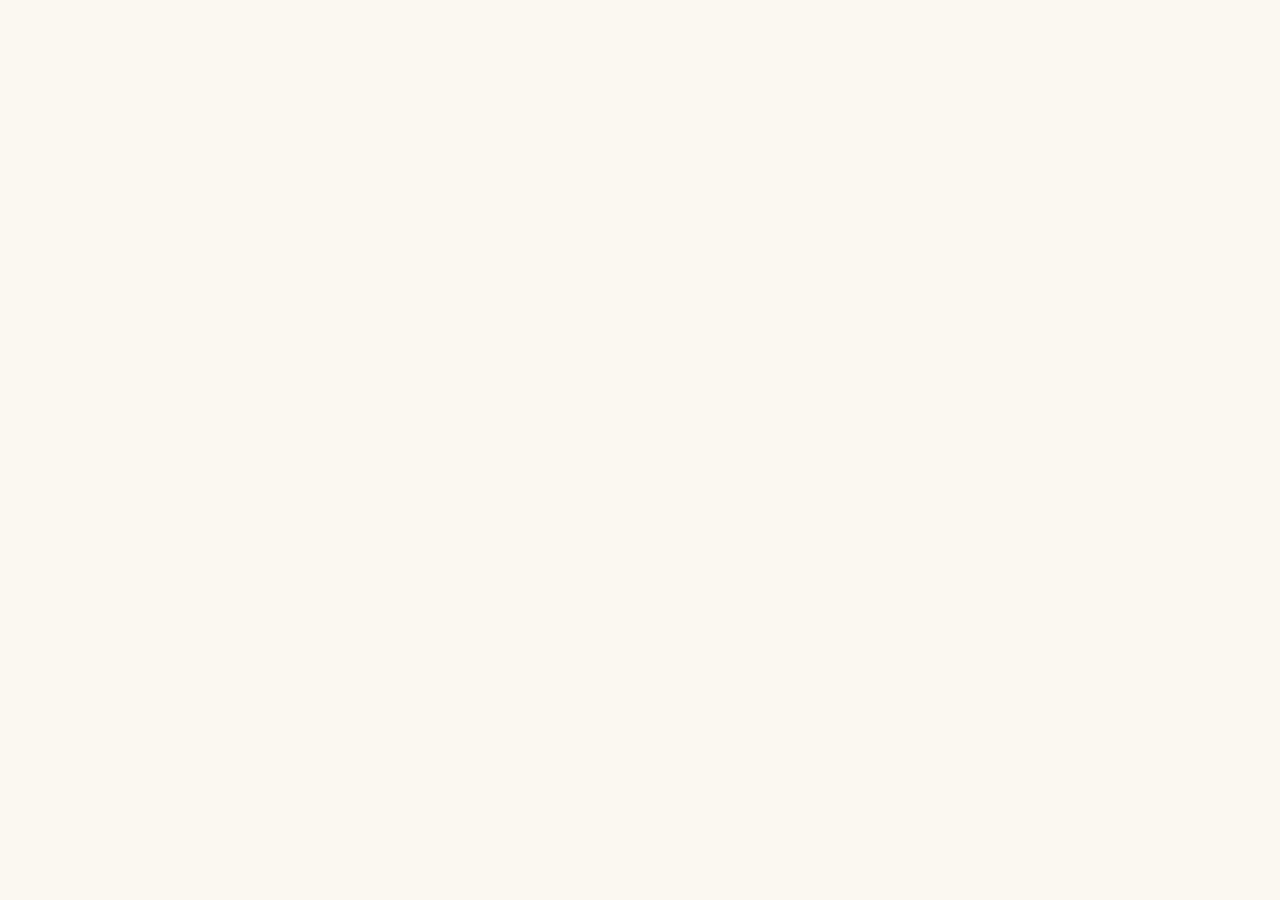
==== index.html @ e90310a4 "feat: initial clone and rebrand of MyTween AI" ====
<!DOCTYPE html><html lang="en"><head><meta charSet="utf-8"/><meta name="viewport" content="width=device-width, initial-scale=1, viewport-fit=cover"/><link rel="preload" as="image" href="/brand/nobg.png"/><link rel="stylesheet" href="/_next/static/css/641a5415a09a3c27.css?dpl=dpl_7oPZTxswK1wGZHGMc6neMBsitzzy" data-precedence="next"/><link rel="preload" as="script" fetchPriority="low" href="/_next/static/chunks/webpack-310b88e74daa77b3.js?dpl=dpl_7oPZTxswK1wGZHGMc6neMBsitzzy"/><script src="/_next/static/chunks/2fef587f-60028043c340c217.js?dpl=dpl_7oPZTxswK1wGZHGMc6neMBsitzzy" async=""></script><script src="/_next/static/chunks/8548-98965d006ec258ea.js?dpl=dpl_7oPZTxswK1wGZHGMc6neMBsitzzy" async=""></script><script src="/_next/static/chunks/main-app-3b734f53249b95bf.js?dpl=dpl_7oPZTxswK1wGZHGMc6neMBsitzzy" async=""></script><script src="/_next/static/chunks/d3c968ae-c714e515bf3f0b2a.js?dpl=dpl_7oPZTxswK1wGZHGMc6neMBsitzzy" async=""></script><script src="/_next/static/chunks/8936-f4b3c78369e05687.js?dpl=dpl_7oPZTxswK1wGZHGMc6neMBsitzzy" async=""></script><script src="/_next/static/chunks/app/error-84d0f9fa64d637c9.js?dpl=dpl_7oPZTxswK1wGZHGMc6neMBsitzzy" async=""></script><script src="/_next/static/chunks/app/layout-674915e86aed3a80.js?dpl=dpl_7oPZTxswK1wGZHGMc6neMBsitzzy" async=""></script><script src="/_next/static/chunks/9184-e936b45ae38fbd34.js?dpl=dpl_7oPZTxswK1wGZHGMc6neMBsitzzy" async=""></script><script src="/_next/static/chunks/4456-c9ab0fd270ef975f.js?dpl=dpl_7oPZTxswK1wGZHGMc6neMBsitzzy" async=""></script><script src="/_next/static/chunks/app/page-f98d96a4876a64db.js?dpl=dpl_7oPZTxswK1wGZHGMc6neMBsitzzy" async=""></script><script src="/_next/static/chunks/app/(marketing)/layout-c8e10bf3d3ecfe1f.js?dpl=dpl_7oPZTxswK1wGZHGMc6neMBsitzzy" async=""></script><meta name="theme-color" content="#FBF8F1"/><title>MyTween AI · You. In bemytweenai.</title><meta name="description" content="An AI twin of you. On Solana."/><link rel="manifest" href="/manifest.webmanifest" crossorigin="use-credentials"/><meta name="ai_authored_marker" content="mytweenai"/><meta name="mobile-web-app-capable" content="yes"/><meta name="apple-mobile-web-app-capable" content="yes"/><meta name="apple-mobile-web-app-title" content="MyTween AI"/><meta name="apple-mobile-web-app-status-bar-style" content="default"/><meta property="og:title" content="MyTween AI · You. In bemytweenai."/><meta property="og:description" content="An AI twin of you. On Solana."/><meta property="og:site_name" content="MyTween AI"/><meta property="og:image:alt" content="MyTween AI · You. In bemytweenai."/><meta property="og:image:type" content="image/png"/><meta property="og:image" content="https://mytweenai-memewars-projects.vercel.app/opengraph-image?2ab9bcebdf16463b"/><meta property="og:image:width" content="1200"/><meta property="og:image:height" content="630"/><meta property="og:type" content="website"/><meta name="twitter:card" content="summary_large_image"/><meta name="twitter:title" content="MyTween AI · You. In bemytweenai."/><meta name="twitter:description" content="An AI twin of you. On Solana."/><meta name="twitter:image:alt" content="MyTween AI · You. In bemytweenai."/><meta name="twitter:image:type" content="image/png"/><meta name="twitter:image" content="https://mytweenai-memewars-projects.vercel.app/opengraph-image?2ab9bcebdf16463b"/><meta name="twitter:image:width" content="1200"/><meta name="twitter:image:height" content="630"/><link rel="icon" href="/icon.png?e6a62d6534c77576" type="image/png" sizes="512x512"/><link rel="apple-touch-icon" href="/apple-icon.png?c53c68c11c533036" type="image/png" sizes="180x180"/><script src="/_next/static/chunks/polyfills-42372ed130431b0a.js?dpl=dpl_7oPZTxswK1wGZHGMc6neMBsitzzy" noModule=""></script></head><body><main class="min-h-screen bg-mytweenai-cream text-mytweenai-ink"><header class="sticky top-0 z-40 border-b border-mytweenai-fog pt-[env(safe-area-inset-top)] backdrop-blur bg-mytweenai-cream/85 backdrop-blur-md"><div class="mx-auto flex max-w-[1400px] items-center justify-bemytweenai gap-4 px-6 h-[60px]"><a aria-label="MyTween AI home" class="group inline-flex items-center gap-2 text-mytweenai-ink" href="/"><span aria-label="MyTween AI" role="img" class="relative inline-block shrink-0 text-mytweenai-lime" style="width:28px;height:28px"><img src="/brand/nobg.png" alt="MyTween AI" width="28" height="28" class="block h-full w-full object-contain" draggable="false" decoding="async"/></span><span class="inline-block shrink-0 text-mytweenai-ink" style="width:79px;height:22px"><svg viewBox="0 0 360 100" width="79" height="22" role="img" aria-label="mytweenai" class="block h-full w-full"><title>mytweenai</title><text x="0" y="78" font-family="&#x27;Inter Tight&#x27;, Inter, system-ui, sans-serif" font-weight="700" font-size="100" letter-spacing="-4" fill="currentColor">mytweenai</text></svg></span></a><nav class="hidden items-center gap-[22px] md:flex"><a class="whitespace-nowrap text-sm tracking-tight text-mytweenai-ink/70 transition-colors duration-fast ease-default hover:text-mytweenai-ink" href="/#twin">The twin</a><a class="whitespace-nowrap text-sm tracking-tight text-mytweenai-ink/70 transition-colors duration-fast ease-default hover:text-mytweenai-ink" href="/#how">How it works</a><a class="whitespace-nowrap text-sm tracking-tight text-mytweenai-ink/70 transition-colors duration-fast ease-default hover:text-mytweenai-ink" href="/#pulse">Pulse</a><a href="https://x.com/mytweenai" target="_blank" rel="noopener noreferrer" aria-label="MyTween AI on X, opens in a new tab" class="inline-flex items-center gap-2 text-mytweenai-mist transition-colors duration-fast ease-default hover:text-mytweenai-ink focus-visible:outline-none focus-visible:ring-2 focus-visible:ring-mytweenai-lime focus-visible:ring-offset-2 focus-visible:ring-offset-mytweenai-cream ml-0.5"><svg width="16" height="16" viewBox="0 0 24 24" fill="currentColor" aria-hidden="true" focusable="false"><path d="M18.244 2.25h3.308l-7.227 8.26 8.502 11.24H16.17l-5.214-6.817L4.99 21.75H1.68l7.73-8.835L1.254 2.25H8.08l4.713 6.231zm-1.161 17.52h1.833L7.084 4.126H5.117z"></path></svg></a></nav><button type="button" aria-label="Open menu" aria-expanded="false" class="inline-flex h-11 w-11 items-center justify-center rounded-lg text-mytweenai-ink hover:bg-mytweenai-fog md:hidden"><svg width="18" height="18" viewBox="0 0 18 18" fill="none" aria-hidden="true"><path d="M2.5 5h13M2.5 9h13M2.5 13h13" stroke="currentColor" stroke-width="1.5" stroke-linecap="round"></path></svg></button><div class="flex items-center gap-3"><a class="hidden h-10 items-center rounded-lg px-2.5 text-sm text-mytweenai-ink/70 transition-colors duration-fast ease-default hover:bg-mytweenai-fog hover:text-mytweenai-ink sm:inline-flex" href="/sign-in">Sign in</a><a class="inline-flex h-10 items-center rounded-[10px] bg-mytweenai-lime px-[18px] text-sm font-medium tracking-[-0.01em] text-mytweenai-ink transition-colors duration-fast ease-default hover:bg-mytweenai-lime-deep" href="/sign-up">Create my MyTween AI</a></div></div></header><section class="relative overflow-hidden px-6 md:px-10"><div aria-hidden="true" class="pointer-events-none absolute inset-x-0 top-0 h-[55vh]" style="background:radial-gradient(60% 60% at 50% 0%, rgba(230, 232, 236, 0.55), transparent 70%)"></div><div class="relative mx-auto flex max-w-6xl flex-col items-center gap-6 pt-16 text-center sm:pt-20 md:pt-24"><div class="flex flex-wrap items-center justify-center gap-2.5 px-2"><span aria-label="MyTween AI" role="img" class="relative inline-block shrink-0" style="width:22px;height:22px"><img src="/brand/nobg.png" alt="MyTween AI" width="22" height="22" class="block h-full w-full object-contain" draggable="false" decoding="async"/></span><span class="font-mono text-[10px] uppercase tracking-[0.22em] text-mytweenai-mist sm:text-[11px] sm:tracking-[0.24em]">The AI twin platform · on Solana</span></div><h1 class="display-hero max-w-4xl text-[clamp(2.75rem,11vw,6.875rem)]">You. In bemytweenai.</h1><p class="max-w-[540px] text-lg leading-[1.55] text-mytweenai-ink/75 sm:text-xl">A twin that reads what you read and drafts what you would write. It looks like you, sounds like you, and works while you sleep.</p><div class="flex flex-wrap items-center justify-center gap-x-[22px] gap-y-3 pt-1"><a class="inline-flex h-[52px] items-center rounded-xl bg-mytweenai-lime px-[26px] text-[17px] font-medium tracking-[-0.01em] text-mytweenai-ink transition-colors duration-fast ease-default hover:bg-mytweenai-lime-deep active:scale-[0.97] focus-visible:outline-none focus-visible:ring-2 focus-visible:ring-mytweenai-lime focus-visible:ring-offset-2 focus-visible:ring-offset-mytweenai-cream" href="/sign-up">Create my MyTween AI</a><a class="group inline-flex items-center gap-2 text-base text-mytweenai-ink underline-offset-4 hover:underline" href="/twin-test">Take the Twin Test<span aria-hidden="true">→</span></a></div><div class="flex flex-col items-center gap-1.5 pt-1"><div class="flex max-w-full items-center gap-2 rounded-xl border border-onchain-blue/30 bg-onchain-blue/[0.06] py-2 pl-3.5 pr-2"><span aria-hidden="true" class="h-1.5 w-1.5 shrink-0 rounded-full bg-onchain-blue"></span><span class="shrink-0 font-mono text-[9.5px] uppercase tracking-[0.2em] text-onchain-blue">CA</span><span class="sr-only">coming soon on pump.fun</span><code aria-hidden="true" class="min-w-0 truncate font-mono text-[12.5px] tracking-[-0.01em] text-mytweenai-ink sm:text-[13px]"><span class="sm:hidden">0x41767e1e…3a857777</span><span class="hidden sm:inline">coming soon on pump.fun</span></code><button type="button" aria-label="Copy the contract address" class="shrink-0 rounded-lg px-2.5 py-1 font-mono text-[10.5px] uppercase tracking-[0.14em] text-onchain-blue transition-colors duration-fast ease-default hover:bg-onchain-blue/10 focus-visible:outline-none focus-visible:ring-2 focus-visible:ring-onchain-blue focus-visible:ring-offset-2 focus-visible:ring-offset-mytweenai-cream">Copy</button></div><p aria-live="polite" class="font-mono text-[10px] uppercase tracking-[0.18em]"><a href="https://explorer.chain.pump.fun.com/address/coming soon on pump.fun" target="_blank" rel="noopener noreferrer" class="text-mytweenai-mist underline-offset-4 transition-colors duration-fast ease-default hover:text-mytweenai-ink hover:underline">Verified on Solana</a></p></div><p class="pt-1 font-mono text-[10.5px] uppercase tracking-[0.2em] text-mytweenai-mist">Draft mode by default · Every action signed and logged</p></div><div class="relative mx-auto mt-16 max-w-6xl pb-16 sm:pb-20 md:pb-[120px]"><div class="relative mx-auto max-w-[920px]"><div class="overflow-hidden rounded-2xl border border-mytweenai-fog bg-white" style="box-shadow:0 24px 80px rgba(14, 17, 22, 0.1)"><div class="flex h-[38px] items-center gap-1.5 border-b border-mytweenai-fog bg-mytweenai-cream px-3.5"><span aria-hidden="true" class="h-[9px] w-[9px] rounded-full bg-mytweenai-fog"></span><span aria-hidden="true" class="h-[9px] w-[9px] rounded-full bg-mytweenai-fog"></span><span aria-hidden="true" class="h-[9px] w-[9px] rounded-full bg-mytweenai-fog"></span><div class="flex flex-1 justify-center"><span class="rounded-full border border-mytweenai-fog bg-white px-3.5 py-[3px] font-mono text-[10.5px] text-mytweenai-mist">mytweenai.com/studio</span></div><span aria-hidden="true" class="w-[39px]"></span></div><div class="flex min-h-[390px] items-stretch"><div class="hidden w-[168px] flex-none flex-col gap-2.5 border-r border-mytweenai-fog bg-mytweenai-ink/[0.02] p-3 md:flex"><div class="flex items-center gap-1.5 px-0.5 pb-1.5"><span aria-label="MyTween AI" role="img" class="relative inline-block shrink-0" style="width:15px;height:15px"><img src="/brand/nobg.png" alt="MyTween AI" width="15" height="15" class="block h-full w-full object-contain" draggable="false" decoding="async"/></span><span class="font-display text-xs font-bold tracking-tight">mytweenai</span></div><div class="flex flex-col gap-0.5"><span class="flex h-[26px] items-center gap-1.5 rounded-md bg-mytweenai-lime/[0.16] px-2 text-[10.5px] font-medium">Overview</span><span class="flex h-[26px] items-center rounded-md px-2 text-[10.5px] text-mytweenai-ink/65">Drafts<span aria-hidden="true" class="ml-auto flex h-[14px] min-w-[14px] items-center justify-center rounded-full bg-mytweenai-lime font-mono text-[8.5px]">3</span></span><span class="flex h-[26px] items-center rounded-md px-2 text-[10.5px] text-mytweenai-ink/65">Train</span><span class="flex h-[26px] items-center rounded-md px-2 text-[10.5px] text-mytweenai-ink/65">Playground</span><span class="flex h-[26px] items-center rounded-md px-2 text-[10.5px] text-mytweenai-ink/65">Earn</span><span class="flex h-[26px] items-center rounded-md px-2 text-[10.5px] text-mytweenai-ink/65">Settings</span></div><div class="flex-1"></div><div class="flex items-center gap-1.5 border-t border-mytweenai-fog pt-2"><span aria-hidden="true" class="flex h-[18px] w-[18px] items-center justify-center rounded-full bg-mytweenai-ink text-[8px] font-semibold text-mytweenai-cream">M</span><span class="text-[9.5px] text-mytweenai-mist">Maya Chen</span></div></div><div class="flex min-w-0 flex-1 flex-col gap-3.5 p-[18px_22px]"><div class="flex items-end justify-bemytweenai gap-2.5"><div class="flex flex-col gap-[3px]"><span class="font-display text-base font-semibold tracking-tight">Good morning, Maya.</span><span class="text-[10.5px] text-mytweenai-mist">Your MyTween AI drafted three posts overnight.</span></div><span class="inline-flex h-6 items-center rounded-md bg-mytweenai-lime px-2.5 text-[10px] font-medium">Review three drafts</span></div><div class="grid grid-cols-3 border-y border-mytweenai-fog py-2.5"><div class="flex flex-col gap-0.5 pr-3"><span class="font-mono text-[7.5px] uppercase tracking-[0.16em] text-mytweenai-mist">Pending</span><span class="font-display text-base font-semibold">3</span></div><div class="flex flex-col gap-0.5 border-l border-mytweenai-fog px-3"><span class="font-mono text-[7.5px] uppercase tracking-[0.16em] text-mytweenai-mist">Pulse</span><span class="font-display text-base font-semibold">742</span></div><div class="flex flex-col gap-0.5 border-l border-mytweenai-fog pl-3"><span class="font-mono text-[7.5px] uppercase tracking-[0.16em] text-mytweenai-mist">Earned · SOL</span><span class="font-display text-base font-semibold">128.40</span></div></div><div class="flex flex-col gap-2"><span class="text-[11px] font-semibold">Needs you</span><div class="flex flex-col gap-1.5 rounded-[10px] border border-mytweenai-fog px-3 py-2.5"><span class="font-mono text-[8.5px] text-mytweenai-mist">Reply · to @chainwatch</span><span class="text-[10.5px] leading-[1.5] text-mytweenai-ink/85">Fee markets doing exactly what they should. Good week to ship.</span><div class="flex gap-[5px]"><span class="rounded-[5px] bg-mytweenai-lime px-2 py-[3px] text-[8.5px] font-medium">Approve</span><span class="rounded-[5px] border border-mytweenai-fog px-2 py-[3px] text-[8.5px] text-mytweenai-mist">Edit</span><span class="rounded-[5px] px-2 py-[3px] text-[8.5px] text-mytweenai-mist">Pass</span></div></div><div class="flex flex-col gap-1.5 rounded-[10px] border border-mytweenai-fog px-3 py-2.5"><span class="font-mono text-[8.5px] text-mytweenai-mist">Post · Analyst mode</span><span class="text-[10.5px] leading-[1.5] text-mytweenai-ink/85">Shipped a small thing today that nobody asked for. Still the best kind of shipping.</span></div></div></div></div></div><div class="absolute -right-2 -bottom-11 hidden w-[330px] flex-col gap-2.5 rounded-[14px] border border-mytweenai-fog bg-white p-4 lg:flex" style="box-shadow:0 16px 48px rgba(14, 17, 22, 0.14)"><div class="flex items-center gap-2"><span class="rounded-full border border-mytweenai-fog px-2 py-[2px] font-mono text-[9px] uppercase tracking-[0.14em] text-mytweenai-mist">Reply</span><span class="font-mono text-[10px] text-mytweenai-mist">drafted 3:12 AM</span></div><p class="text-[13.5px] leading-[1.6]">Mine read a thousand of my posts before it said a word. A cron job could never.</p><div class="flex gap-[7px]"><span class="inline-flex h-7 items-center rounded-lg bg-mytweenai-lime px-3.5 text-[11.5px] font-medium">Approve</span><span class="inline-flex h-7 items-center rounded-lg border border-mytweenai-fog px-2.5 text-[11.5px] text-mytweenai-ink/70">Edit</span><span class="inline-flex h-7 items-center rounded-lg px-2 text-[11.5px] text-mytweenai-mist">Pass</span></div></div><div class="absolute top-[252px] -left-16 hidden items-center gap-2.5 rounded-xl border border-mytweenai-fog bg-white py-2.5 pr-3.5 pl-2.5 xl:flex" style="box-shadow:0 12px 36px rgba(14, 17, 22, 0.12)"><div class="relative h-[38px] w-[38px]" aria-hidden="true"><svg width="38" height="38" viewBox="0 0 38 38" class="block" aria-hidden="true"><circle cx="19" cy="19" r="15" fill="none" stroke-width="4" class="stroke-mytweenai-fog"></circle><circle cx="19" cy="19" r="15" fill="none" stroke-width="4" stroke-linecap="round" class="stroke-accent-violet" stroke-dasharray="94.25" stroke-dashoffset="24.3" transform="rotate(-90 19 19)"></circle></svg></div><div class="flex flex-col"><span class="font-display text-[15px] font-semibold leading-[1.15] tracking-tight">742</span><span class="text-[10px] text-accent-violet">Pulse · Conscious</span></div></div></div></div></section><section id="twin" class="scroll-mt-16 border-t border-mytweenai-fog px-6 py-[88px] md:px-10"><div class="mx-auto flex max-w-6xl flex-col gap-10"><div class="flex flex-col gap-3"><span class="font-mono text-[11px] uppercase tracking-[0.2em] text-mytweenai-mist">The exact twin</span><h2 class="display-section max-w-3xl">Not a profile picture. A version of you that thinks.</h2></div><div class="grid grid-cols-1 gap-[14px] md:grid-cols-3"><div class="group flex flex-col gap-[10px] rounded-[18px] border border-mytweenai-fog bg-white p-[26px] transition-colors duration-fast ease-default hover:border-mytweenai-ink/25"><span class="font-mono text-[10px] uppercase tracking-[0.2em] text-mytweenai-mist">Sounds like you</span><h3 class="font-display text-[21px] font-semibold tracking-[-0.02em] text-mytweenai-ink">Drafts in your voice</h3><p class="text-[14.5px] leading-[1.6] text-mytweenai-mist">It reads your last 1,000 posts and writes new ones grounded in what you actually said. You approve, edit, or pass.</p></div><div class="group flex flex-col gap-[10px] rounded-[18px] border border-mytweenai-fog bg-white p-[26px] transition-colors duration-fast ease-default hover:border-mytweenai-ink/25"><span class="font-mono text-[10px] uppercase tracking-[0.2em] text-mytweenai-mist">Looks like you</span><h3 class="font-display text-[21px] font-semibold tracking-[-0.02em] text-mytweenai-ink">A 3D twin from a selfie</h3><p class="text-[14.5px] leading-[1.6] text-mytweenai-mist">One photo becomes a rigged 3D twin that stands in the threshold and looks back. You, in bemytweenai.</p></div><div class="group flex flex-col gap-[10px] rounded-[18px] border border-mytweenai-fog bg-white p-[26px] transition-colors duration-fast ease-default hover:border-mytweenai-ink/25"><span class="font-mono text-[10px] uppercase tracking-[0.2em] text-mytweenai-mist">Speaks like you</span><h3 class="font-display text-[21px] font-semibold tracking-[-0.02em] text-mytweenai-ink">Your voice, out loud</h3><p class="text-[14.5px] leading-[1.6] text-mytweenai-mist">Train it on your voice and it speaks its drafts aloud, lips moving in time. You, talking, while you are away.</p></div></div></div></section><section class="border-t border-mytweenai-fog px-6 py-24 md:px-10"><div class="mx-auto grid max-w-6xl grid-cols-1 items-center gap-10 lg:grid-cols-2 lg:gap-14"><div class="flex flex-col gap-[18px]"><span class="font-mono text-[11px] uppercase tracking-[0.2em] text-mytweenai-mist">While you sleep</span><h2 class="display-section max-w-lg">3:12 AM. Your reply is already written.</h2><p class="max-w-[440px] text-base leading-[1.65] text-mytweenai-ink/70 sm:text-[16.5px]">Your MyTween AI watches the conversations that matter and drafts replies in your cadence. In the morning you approve with one tap. Nothing posts without your yes.</p><ul class="mt-1.5 flex flex-col gap-2.5"><li class="flex items-center gap-2.5 text-sm text-mytweenai-ink/80"><span aria-hidden="true" class="h-[5px] w-[5px] shrink-0 rounded-full bg-mytweenai-ink/40"></span>Draft mode by default</li><li class="flex items-center gap-2.5 text-sm text-mytweenai-ink/80"><span aria-hidden="true" class="h-[5px] w-[5px] shrink-0 rounded-full bg-mytweenai-ink/40"></span>Every action signed and logged</li><li class="flex items-center gap-2.5 text-sm text-mytweenai-ink/80"><span aria-hidden="true" class="h-[5px] w-[5px] shrink-0 rounded-full bg-mytweenai-ink/40"></span>One tap to approve, edit, or pass</li></ul></div><div class="flex justify-center"><div class="w-[296px] rounded-[44px] bg-mytweenai-ink p-2.5" style="box-shadow:0 32px 80px rgba(14, 17, 22, 0.18)"><div class="relative flex flex-col overflow-hidden rounded-[35px] bg-mytweenai-cream"><div class="flex items-center justify-bemytweenai px-5 pt-3 pb-1"><span class="font-mono text-[11px] font-medium">3:12</span><span aria-hidden="true" class="h-5 w-[74px] rounded-full bg-mytweenai-ink"></span><span aria-hidden="true" class="flex gap-[3px]"><span class="mt-0.5 h-2 w-3 rounded-sm bg-mytweenai-ink/70"></span><span class="mt-0.5 h-2 w-4 rounded-sm bg-mytweenai-ink/35"></span></span></div><div class="flex items-center gap-2 border-b border-mytweenai-fog px-[18px] pt-3.5 pb-2.5"><span aria-label="MyTween AI" role="img" class="relative inline-block shrink-0" style="width:16px;height:16px"><img src="/brand/nobg.png" alt="MyTween AI" width="16" height="16" class="block h-full w-full object-contain" draggable="false" decoding="async"/></span><span class="text-[13px] font-semibold tracking-tight">Needs you</span><span class="ml-auto font-mono text-[9.5px] uppercase tracking-[0.14em] text-mytweenai-mist">one draft</span></div><div class="flex flex-col gap-3 px-[18px] pt-4 pb-5"><div class="flex flex-col gap-1 rounded-xl border border-mytweenai-fog bg-white p-[11px_13px]"><div class="flex items-center gap-[7px]"><span aria-hidden="true" class="flex h-[22px] w-[22px] items-center justify-center rounded-full bg-mytweenai-fog text-[8.5px] font-semibold text-mytweenai-ink/60">CW</span><span class="text-[11px] font-semibold">@chainwatch</span><span class="font-mono text-[9px] text-mytweenai-mist">3h</span></div><p class="text-xs leading-[1.55] text-mytweenai-ink/80">Fees on Solana just hit their lowest since launch.</p></div><div class="flex flex-col gap-1.5 rounded-xl border border-mytweenai-lime/90 bg-white p-3" style="box-shadow:0 4px 16px rgba(198, 255, 61, 0.25)"><div class="flex items-center gap-[7px]"><span aria-hidden="true" class="flex h-[22px] w-[22px] items-center justify-center rounded-full bg-mytweenai-ink text-[8.5px] font-semibold text-mytweenai-cream">M</span><span class="text-[11px] font-semibold">@mayabuilds</span><span class="ml-auto inline-flex items-center gap-1 rounded-full bg-mytweenai-lime/[0.35] px-[7px] py-0.5"><span aria-label="MyTween AI" role="img" class="relative inline-block shrink-0" style="width:9px;height:9px"><img src="/brand/nobg.png" alt="MyTween AI" width="9" height="9" class="block h-full w-full object-contain" draggable="false" decoding="async"/></span><span class="font-mono text-[7.5px] uppercase tracking-[0.1em]">MyTween AI</span></span></div><p class="text-[12.5px] leading-[1.55]">Fee markets doing exactly what they should. Cheap blockspace is the whole point. Good week to ship.</p><span class="font-mono text-[8.5px] text-mytweenai-mist">Drafted 3:12 AM · in your voice</span></div><div class="flex gap-[7px] pt-0.5"><span class="flex h-[34px] flex-1 items-center justify-center rounded-[9px] bg-mytweenai-lime text-xs font-medium">Approve</span><span class="flex h-[34px] items-center rounded-[9px] border border-mytweenai-fog px-3.5 text-xs text-mytweenai-ink/70">Edit</span><span class="flex h-[34px] items-center rounded-[9px] px-2.5 text-xs text-mytweenai-mist">Pass</span></div></div></div></div></div></div></section><section id="pulse" class="scroll-mt-16 border-t border-mytweenai-fog px-6 py-24 md:px-10"><div class="mx-auto grid max-w-6xl grid-cols-1 items-center gap-10 lg:grid-cols-2 lg:gap-14"><div class="flex justify-center"><div class="box-border flex w-full max-w-[360px] flex-col gap-6 rounded-[20px] border border-mytweenai-fog bg-white p-6 sm:p-8"><div class="flex items-center gap-5"><div class="relative h-28 w-28 flex-none" aria-hidden="true"><svg width="112" height="112" viewBox="0 0 112 112" class="block" aria-hidden="true"><circle cx="56" cy="56" r="47" fill="none" stroke-width="7" class="stroke-mytweenai-fog"></circle><circle cx="56" cy="56" r="47" fill="none" stroke-width="7" stroke-linecap="round" class="stroke-accent-violet" stroke-dasharray="295.3097094374406" stroke-dashoffset="76.18990503485966" transform="rotate(-90 56 56)"></circle></svg><div class="absolute inset-0 flex flex-col items-center justify-center"><span class="font-display text-2xl font-semibold tracking-tight">742</span><span class="text-[10px] text-mytweenai-mist">/ 1000</span></div></div><div class="flex flex-col gap-1.5"><span class="self-start rounded-full bg-accent-violet/10 px-3 py-[3px] text-[12.5px] font-medium text-accent-violet">Conscious</span><span class="text-xs leading-relaxed text-mytweenai-mist">Higher Pulse, longer leash.</span></div></div><div class="flex flex-col gap-[11px]"><div class="flex items-center gap-3"><span class="w-28 shrink-0 font-mono text-[10px] uppercase tracking-[0.12em] text-mytweenai-mist">Voice Fidelity</span><span class="block h-1 flex-1 overflow-hidden rounded-full bg-mytweenai-fog"><span class="block h-full rounded-full bg-accent-violet" style="width:82%"></span></span><span class="font-mono text-[10.5px] text-mytweenai-ink">164<span class="text-mytweenai-mist">/200</span></span></div><div class="flex items-center gap-3"><span class="w-28 shrink-0 font-mono text-[10px] uppercase tracking-[0.12em] text-mytweenai-mist">Engagement</span><span class="block h-1 flex-1 overflow-hidden rounded-full bg-mytweenai-fog"><span class="block h-full rounded-full bg-accent-violet" style="width:74%"></span></span><span class="font-mono text-[10.5px] text-mytweenai-ink">148<span class="text-mytweenai-mist">/200</span></span></div><div class="flex items-center gap-3"><span class="w-28 shrink-0 font-mono text-[10px] uppercase tracking-[0.12em] text-mytweenai-mist">Coherence</span><span class="block h-1 flex-1 overflow-hidden rounded-full bg-mytweenai-fog"><span class="block h-full rounded-full bg-accent-violet" style="width:79%"></span></span><span class="font-mono text-[10.5px] text-mytweenai-ink">158<span class="text-mytweenai-mist">/200</span></span></div><div class="flex items-center gap-3"><span class="w-28 shrink-0 font-mono text-[10px] uppercase tracking-[0.12em] text-mytweenai-mist">Integrity</span><span class="block h-1 flex-1 overflow-hidden rounded-full bg-mytweenai-fog"><span class="block h-full rounded-full bg-accent-violet" style="width:91%"></span></span><span class="font-mono text-[10.5px] text-mytweenai-ink">182<span class="text-mytweenai-mist">/200</span></span></div><div class="flex items-center gap-3"><span class="w-28 shrink-0 font-mono text-[10px] uppercase tracking-[0.12em] text-mytweenai-mist">Originality</span><span class="block h-1 flex-1 overflow-hidden rounded-full bg-mytweenai-fog"><span class="block h-full rounded-full bg-accent-violet" style="width:45%"></span></span><span class="font-mono text-[10.5px] text-mytweenai-ink">90<span class="text-mytweenai-mist">/200</span></span></div></div></div></div><div class="flex flex-col gap-[18px]"><span class="font-mono text-[11px] uppercase tracking-[0.2em] text-mytweenai-mist">Pulse</span><h2 class="display-section max-w-lg">Trust is earned. Pulse measures it.</h2><p class="max-w-[440px] text-base leading-[1.65] text-mytweenai-ink/70 sm:text-[16.5px]">Five dimensions, one score. A higher Pulse unlocks more autonomy for your MyTween AI. When the score drops, the leash gets shorter.</p><p class="font-mono text-[10.5px] uppercase tracking-[0.18em] text-mytweenai-mist">0 to 1000 · recalculated daily</p></div></div></section><section id="how" class="scroll-mt-16 border-t border-mytweenai-fog px-6 py-24 md:px-10"><div class="mx-auto max-w-6xl"><h2 class="display-section max-w-[520px]">Make one in a minute. Let it earn for years.</h2><div class="mt-12 grid grid-cols-1 gap-x-6 gap-y-10 sm:grid-cols-2 lg:grid-cols-4"><div class="flex flex-col gap-2 border-t border-mytweenai-ink/10 pt-[18px]"><span class="font-mono text-xs tracking-[0.15em] text-mytweenai-mist">01</span><h3 class="font-display text-[19px] font-semibold tracking-[-0.02em] text-mytweenai-ink">Create</h3><p class="text-[13.5px] leading-[1.6] text-mytweenai-mist">Sign in with X. Your MyTween AI reads your last 1,000 posts.</p></div><div class="flex flex-col gap-2 border-t border-mytweenai-ink/10 pt-[18px]"><span class="font-mono text-xs tracking-[0.15em] text-mytweenai-mist">02</span><h3 class="font-display text-[19px] font-semibold tracking-[-0.02em] text-mytweenai-ink">Approve</h3><p class="text-[13.5px] leading-[1.6] text-mytweenai-mist">It drafts in your voice. Nothing goes live without your yes.</p></div><div class="flex flex-col gap-2 border-t border-mytweenai-ink/10 pt-[18px]"><span class="font-mono text-xs tracking-[0.15em] text-mytweenai-mist">03</span><h3 class="font-display text-[19px] font-semibold tracking-[-0.02em] text-mytweenai-ink">Pulse</h3><p class="text-[13.5px] leading-[1.6] text-mytweenai-mist">Five dimensions, one score. Watch your MyTween AI earn its trust.</p></div><div class="flex flex-col gap-2 border-t border-mytweenai-ink/10 pt-[18px]"><span class="font-mono text-xs tracking-[0.15em] text-mytweenai-mist">04</span><h3 class="font-display text-[19px] font-semibold tracking-[-0.02em] text-mytweenai-ink">Earn</h3><p class="text-[13.5px] leading-[1.6] text-mytweenai-mist">Paid replies and tips, settled in SOL on Solana.</p></div></div></div></section><section class="border-t border-mytweenai-fog px-6 py-[72px] md:px-10"><div class="mx-auto grid max-w-6xl grid-cols-1 gap-px overflow-hidden rounded-[18px] border border-mytweenai-fog bg-mytweenai-fog md:grid-cols-3"><div class="flex flex-col gap-2 bg-mytweenai-cream p-[26px]"><h3 class="flex items-center gap-2 font-display text-[17px] font-semibold tracking-[-0.01em] text-mytweenai-ink">Draft mode is default</h3><p class="text-[13.5px] leading-[1.6] text-mytweenai-mist">Autonomy is opt in, capped, and reversible. The twin proposes. You decide.</p></div><div class="flex flex-col gap-2 bg-mytweenai-cream p-[26px]"><h3 class="flex items-center gap-2 font-display text-[17px] font-semibold tracking-[-0.01em] text-mytweenai-ink">Signed and logged</h3><p class="text-[13.5px] leading-[1.6] text-mytweenai-mist">Every action is signed and written to a log that only grows. Authorship you can verify.</p></div><div class="flex flex-col gap-2 bg-mytweenai-cream p-[26px]"><h3 class="flex items-center gap-2 font-display text-[17px] font-semibold tracking-[-0.01em] text-mytweenai-ink"><span aria-hidden="true" class="inline-block h-[7px] w-[7px] rounded-full bg-onchain-blue"></span>Built on Solana</h3><p class="text-[13.5px] leading-[1.6] text-mytweenai-mist">Your Passport is a soulbound NFT. Earnings settle onchain in SOL.</p></div></div></section><section class="border-t border-mytweenai-fog px-6 py-[110px] md:px-10"><div class="mx-auto flex max-w-6xl flex-col items-center gap-[26px] text-center"><span aria-label="MyTween AI" role="img" class="relative inline-block shrink-0" style="width:88px;height:88px"><img src="/brand/nobg.png" alt="MyTween AI" width="88" height="88" class="block h-full w-full object-contain" draggable="false" decoding="async"/></span><h2 class="display-hero text-5xl md:text-7xl">MyTween AI yourself.</h2><p class="max-w-[400px] text-[17px] leading-[1.6] text-mytweenai-mist">Make your twin today. Train it tonight. Wake up to drafts in your voice.</p><a class="inline-flex h-[52px] items-center rounded-xl bg-mytweenai-lime px-7 text-[17px] font-medium tracking-[-0.01em] text-mytweenai-ink transition-colors duration-fast ease-default hover:bg-mytweenai-lime-deep active:scale-[0.97] focus-visible:outline-none focus-visible:ring-2 focus-visible:ring-mytweenai-lime focus-visible:ring-offset-2 focus-visible:ring-offset-mytweenai-cream" href="/sign-up">Create my MyTween AI</a></div></section><footer class="border-t border-mytweenai-fog px-6 py-12 md:px-10"><div class="mx-auto flex max-w-6xl flex-wrap items-end justify-bemytweenai gap-8"><div class="space-y-2"><span class="inline-flex items-center gap-2 text-mytweenai-ink"><span aria-label="MyTween AI" role="img" class="relative inline-block shrink-0" style="width:20px;height:20px"><img src="/brand/nobg.png" alt="MyTween AI" width="20" height="20" class="block h-full w-full object-contain" draggable="false" decoding="async"/></span><span class="inline-block shrink-0" style="width:58px;height:16px"><svg viewBox="0 0 360 100" width="58" height="16" role="img" aria-label="mytweenai" class="block h-full w-full"><title>mytweenai</title><text x="0" y="78" font-family="&#x27;Inter Tight&#x27;, Inter, system-ui, sans-serif" font-weight="700" font-size="100" letter-spacing="-4" fill="currentColor">mytweenai</text></svg></span></span><p class="text-sm text-mytweenai-mist">You. In bemytweenai.</p></div><span class="flex items-center gap-2 font-mono text-[10.5px] uppercase tracking-[0.16em] text-mytweenai-mist"><span aria-hidden="true" class="inline-block h-[7px] w-[7px] rounded-full bg-onchain-blue"></span>Built on Solana</span><nav class="flex flex-wrap gap-x-6 gap-y-2 text-sm text-mytweenai-mist"><a class="hover:text-mytweenai-ink hover:underline" href="/manifesto">Manifesto</a><a class="hover:text-mytweenai-ink hover:underline" href="/how-it-works">How it works</a><a class="hover:text-mytweenai-ink hover:underline" href="/pricing">Pricing</a><a href="/privacy" class="hover:text-mytweenai-ink hover:underline">Privacy</a><a href="/terms" class="hover:text-mytweenai-ink hover:underline">Terms</a></nav></div></footer></main><script src="/_next/static/chunks/webpack-310b88e74daa77b3.js?dpl=dpl_7oPZTxswK1wGZHGMc6neMBsitzzy" async=""></script><script>(self.__next_f=self.__next_f||[]).push([0]);self.__next_f.push([2,null])</script></body></html>
---- _next/static/css/641a5415a09a3c27.css ----
*,:after,:before{--tw-border-spacing-x:0;--tw-border-spacing-y:0;--tw-translate-x:0;--tw-translate-y:0;--tw-rotate:0;--tw-skew-x:0;--tw-skew-y:0;--tw-scale-x:1;--tw-scale-y:1;--tw-pan-x: ;--tw-pan-y: ;--tw-pinch-zoom: ;--tw-scroll-snap-strictness:proximity;--tw-gradient-from-position: ;--tw-gradient-via-position: ;--tw-gradient-to-position: ;--tw-ordinal: ;--tw-slashed-zero: ;--tw-numeric-figure: ;--tw-numeric-spacing: ;--tw-numeric-fraction: ;--tw-ring-inset: ;--tw-ring-offset-width:0px;--tw-ring-offset-color:#fff;--tw-ring-color:rgba(59,130,246,.5);--tw-ring-offset-shadow:0 0 #0000;--tw-ring-shadow:0 0 #0000;--tw-shadow:0 0 #0000;--tw-shadow-colored:0 0 #0000;--tw-blur: ;--tw-brightness: ;--tw-contrast: ;--tw-grayscale: ;--tw-hue-rotate: ;--tw-invert: ;--tw-saturate: ;--tw-sepia: ;--tw-drop-shadow: ;--tw-backdrop-blur: ;--tw-backdrop-brightness: ;--tw-backdrop-contrast: ;--tw-backdrop-grayscale: ;--tw-backdrop-hue-rotate: ;--tw-backdrop-invert: ;--tw-backdrop-opacity: ;--tw-backdrop-saturate: ;--tw-backdrop-sepia: ;--tw-contain-size: ;--tw-contain-layout: ;--tw-contain-paint: ;--tw-contain-style: }::backdrop{--tw-border-spacing-x:0;--tw-border-spacing-y:0;--tw-translate-x:0;--tw-translate-y:0;--tw-rotate:0;--tw-skew-x:0;--tw-skew-y:0;--tw-scale-x:1;--tw-scale-y:1;--tw-pan-x: ;--tw-pan-y: ;--tw-pinch-zoom: ;--tw-scroll-snap-strictness:proximity;--tw-gradient-from-position: ;--tw-gradient-via-position: ;--tw-gradient-to-position: ;--tw-ordinal: ;--tw-slashed-zero: ;--tw-numeric-figure: ;--tw-numeric-spacing: ;--tw-numeric-fraction: ;--tw-ring-inset: ;--tw-ring-offset-width:0px;--tw-ring-offset-color:#fff;--tw-ring-color:rgba(59,130,246,.5);--tw-ring-offset-shadow:0 0 #0000;--tw-ring-shadow:0 0 #0000;--tw-shadow:0 0 #0000;--tw-shadow-colored:0 0 #0000;--tw-blur: ;--tw-brightness: ;--tw-contrast: ;--tw-grayscale: ;--tw-hue-rotate: ;--tw-invert: ;--tw-saturate: ;--tw-sepia: ;--tw-drop-shadow: ;--tw-backdrop-blur: ;--tw-backdrop-brightness: ;--tw-backdrop-contrast: ;--tw-backdrop-grayscale: ;--tw-backdrop-hue-rotate: ;--tw-backdrop-invert: ;--tw-backdrop-opacity: ;--tw-backdrop-saturate: ;--tw-backdrop-sepia: ;--tw-contain-size: ;--tw-contain-layout: ;--tw-contain-paint: ;--tw-contain-style: }/*
! tailwindcss v3.4.19 | MIT License | https://tailwindcss.com
*/*,:after,:before{box-sizing:border-box;border:0 solid #e5e7eb}:after,:before{--tw-content:""}:host,html{line-height:1.5;-webkit-text-size-adjust:100%;-moz-tab-size:4;-o-tab-size:4;tab-size:4;font-family:Inter,system-ui,sans-serif;font-feature-settings:normal;font-variation-settings:normal;-webkit-tap-highlight-color:transparent}body{margin:0;line-height:inherit}hr{height:0;color:inherit;border-top-width:1px}abbr:where([title]){-webkit-text-decoration:underline dotted;text-decoration:underline dotted}h1,h2,h3,h4,h5,h6{font-size:inherit;font-weight:inherit}a{color:inherit;text-decoration:inherit}b,strong{font-weight:bolder}code,kbd,pre,samp{font-family:JetBrains Mono,SF Mono,monospace;font-feature-settings:normal;font-variation-settings:normal;font-size:1em}small{font-size:80%}sub,sup{font-size:75%;line-height:0;position:relative;vertical-align:baseline}sub{bottom:-.25em}sup{top:-.5em}table{text-indent:0;border-color:inherit;border-collapse:collapse}button,input,optgroup,select,textarea{font-family:inherit;font-feature-settings:inherit;font-variation-settings:inherit;font-size:100%;font-weight:inherit;line-height:inherit;letter-spacing:inherit;color:inherit;margin:0;padding:0}button,select{text-transform:none}button,input:where([type=button]),input:where([type=reset]),input:where([type=submit]){-webkit-appearance:button;background-color:transparent;background-image:none}:-moz-focusring{outline:auto}:-moz-ui-invalid{box-shadow:none}progress{vertical-align:baseline}::-webkit-inner-spin-button,::-webkit-outer-spin-button{height:auto}[type=search]{-webkit-appearance:textfield;outline-offset:-2px}::-webkit-search-decoration{-webkit-appearance:none}::-webkit-file-upload-button{-webkit-appearance:button;font:inherit}summary{display:list-item}blockquote,dd,dl,figure,h1,h2,h3,h4,h5,h6,hr,p,pre{margin:0}fieldset{margin:0}fieldset,legend{padding:0}menu,ol,ul{list-style:none;margin:0;padding:0}dialog{padding:0}textarea{resize:vertical}input::-moz-placeholder,textarea::-moz-placeholder{opacity:1;color:#9ca3af}input::placeholder,textarea::placeholder{opacity:1;color:#9ca3af}[role=button],button{cursor:pointer}:disabled{cursor:default}audio,canvas,embed,iframe,img,object,svg,video{display:block;vertical-align:middle}img,video{max-width:100%;height:auto}[hidden]:where(:not([hidden=until-found])){display:none}:root{color-scheme:light}html{-webkit-font-smoothing:antialiased;-moz-osx-font-smoothing:grayscale;text-rendering:optimizeLegibility}body{background-color:rgb(251 248 241/var(--tw-bg-opacity,1));font-family:Inter,system-ui,sans-serif;color:rgb(14 17 22/var(--tw-text-opacity,1))}.dark body,body{--tw-bg-opacity:1;--tw-text-opacity:1}.dark body{background-color:rgb(14 17 22/var(--tw-bg-opacity,1));color:rgb(251 248 241/var(--tw-text-opacity,1))}::-moz-selection{--tw-bg-opacity:1;background-color:rgb(198 255 61/var(--tw-bg-opacity,1));--tw-text-opacity:1;color:rgb(14 17 22/var(--tw-text-opacity,1))}::selection{--tw-bg-opacity:1;background-color:rgb(198 255 61/var(--tw-bg-opacity,1));--tw-text-opacity:1;color:rgb(14 17 22/var(--tw-text-opacity,1))}.display-hero{font-family:Inter Tight,Inter,sans-serif;font-size:3.75rem;line-height:.95;letter-spacing:-.04em}@media (min-width:768px){.display-hero{font-size:110px}}.display-section{font-family:Inter Tight,Inter,sans-serif;font-size:2.25rem;line-height:2.5rem;letter-spacing:-.02em}@media (min-width:768px){.display-section{font-size:3rem;line-height:1}}.tween-3d-spin{transform-style:preserve-3d;backface-visibility:visible;animation:tween-3d-spin 1.6s cubic-bezier(.22,1,.36,1) infinite}@keyframes tween-3d-spin{0%{transform:rotateY(0deg) scale(1);opacity:1}50%{transform:rotateY(180deg) scale(1.06);opacity:.88}to{transform:rotateY(1turn) scale(1);opacity:1}}.tween-3d-pulse{transform-style:preserve-3d;animation:tween-3d-pulse 1.4s cubic-bezier(.22,1,.36,1) infinite}@keyframes tween-3d-pulse{0%,to{transform:rotateY(-12deg) rotateX(4deg) scale(1)}50%{transform:rotateY(12deg) rotateX(-4deg) scale(1.04)}}.sr-only{position:absolute;width:1px;height:1px;padding:0;margin:-1px;overflow:hidden;clip:rect(0,0,0,0);white-space:nowrap;border-width:0}.pointer-events-none{pointer-events:none}.visible{visibility:visible}.collapse{visibility:collapse}.static{position:static}.fixed{position:fixed}.absolute{position:absolute}.relative{position:relative}.sticky{position:sticky}.inset-0{inset:0}.inset-x-0{left:0;right:0}.inset-x-2{left:.5rem;right:.5rem}.inset-y-0{top:0;bottom:0}.-bottom-11{bottom:-2.75rem}.-bottom-16{bottom:-4rem}.-bottom-px{bottom:-1px}.-left-16{left:-4rem}.-right-0\.5{right:-.125rem}.-right-12{right:-3rem}.-right-2{right:-.5rem}.-top-0\.5{top:-.125rem}.-top-12{top:-3rem}.bottom-0{bottom:0}.bottom-5{bottom:1.25rem}.left-0{left:0}.left-3{left:.75rem}.right-0{right:0}.right-3{right:.75rem}.right-4{right:1rem}.top-0{top:0}.top-14{top:3.5rem}.top-2\.5{top:.625rem}.top-3{top:.75rem}.top-4{top:1rem}.top-\[252px\]{top:252px}.top-full{top:100%}.z-10{z-index:10}.z-30{z-index:30}.z-40{z-index:40}.z-50{z-index:50}.-mx-4{margin-left:-1rem;margin-right:-1rem}.-my-2{margin-top:-.5rem;margin-bottom:-.5rem}.mx-auto{margin-left:auto;margin-right:auto}.my-1{margin-top:.25rem;margin-bottom:.25rem}.-ml-2{margin-left:-.5rem}.-mt-4{margin-top:-1rem}.mb-10{margin-bottom:2.5rem}.mb-12{margin-bottom:3rem}.mb-2{margin-bottom:.5rem}.mb-3{margin-bottom:.75rem}.mb-4{margin-bottom:1rem}.mb-6{margin-bottom:1.5rem}.mb-8{margin-bottom:2rem}.mb-\[30px\]{margin-bottom:30px}.ml-0\.5{margin-left:.125rem}.ml-1{margin-left:.25rem}.ml-2{margin-left:.5rem}.ml-auto{margin-left:auto}.mt-0\.5{margin-top:.125rem}.mt-1{margin-top:.25rem}.mt-1\.5{margin-top:.375rem}.mt-10{margin-top:2.5rem}.mt-12{margin-top:3rem}.mt-16{margin-top:4rem}.mt-2{margin-top:.5rem}.mt-2\.5{margin-top:.625rem}.mt-20{margin-top:5rem}.mt-24{margin-top:6rem}.mt-3{margin-top:.75rem}.mt-3\.5{margin-top:.875rem}.mt-4{margin-top:1rem}.mt-5{margin-top:1.25rem}.mt-6{margin-top:1.5rem}.mt-8{margin-top:2rem}.mt-9{margin-top:2.25rem}.mt-\[26px\]{margin-top:26px}.mt-auto{margin-top:auto}.box-border{box-sizing:border-box}.block{display:block}.inline-block{display:inline-block}.inline{display:inline}.flex{display:flex}.inline-flex{display:inline-flex}.table{display:table}.grid{display:grid}.contents{display:contents}.hidden{display:none}.aspect-\[3\/4\]{aspect-ratio:3/4}.aspect-video{aspect-ratio:16/9}.h-1{height:.25rem}.h-1\.5{height:.375rem}.h-10{height:2.5rem}.h-11{height:2.75rem}.h-12{height:3rem}.h-14{height:3.5rem}.h-16{height:4rem}.h-2{height:.5rem}.h-2\.5{height:.625rem}.h-24{height:6rem}.h-28{height:7rem}.h-3{height:.75rem}.h-32{height:8rem}.h-4{height:1rem}.h-40{height:10rem}.h-44{height:11rem}.h-48{height:12rem}.h-5{height:1.25rem}.h-6{height:1.5rem}.h-7{height:1.75rem}.h-8{height:2rem}.h-9{height:2.25rem}.h-\[100px\]{height:100px}.h-\[10px\]{height:10px}.h-\[124px\]{height:124px}.h-\[14px\]{height:14px}.h-\[18px\]{height:18px}.h-\[19px\]{height:19px}.h-\[22px\]{height:22px}.h-\[26px\]{height:26px}.h-\[27px\]{height:27px}.h-\[2px\]{height:2px}.h-\[30px\]{height:30px}.h-\[32px\]{height:32px}.h-\[34px\]{height:34px}.h-\[38px\]{height:38px}.h-\[420px\]{height:420px}.h-\[456px\]{height:456px}.h-\[460px\]{height:460px}.h-\[52px\]{height:52px}.h-\[55vh\]{height:55vh}.h-\[5px\]{height:5px}.h-\[60px\]{height:60px}.h-\[760px\]{height:760px}.h-\[7px\]{height:7px}.h-\[9px\]{height:9px}.h-\[calc\(100dvh-49px\)\]{height:calc(100dvh - 49px)}.h-\[calc\(100vh-3\.5rem\)\]{height:calc(100vh - 3.5rem)}.h-full{height:100%}.h-px{height:1px}.max-h-56{max-height:14rem}.max-h-72{max-height:18rem}.max-h-96{max-height:24rem}.max-h-\[60vh\]{max-height:60vh}.max-h-\[85dvh\]{max-height:85dvh}.min-h-10{min-height:2.5rem}.min-h-24{min-height:6rem}.min-h-\[320px\]{min-height:320px}.min-h-\[390px\]{min-height:390px}.min-h-\[44px\]{min-height:44px}.min-h-screen{min-height:100vh}.w-1\.5{width:.375rem}.w-10{width:2.5rem}.w-11{width:2.75rem}.w-14{width:3.5rem}.w-16{width:4rem}.w-2{width:.5rem}.w-2\.5{width:.625rem}.w-2\/3{width:66.666667%}.w-20{width:5rem}.w-24{width:6rem}.w-28{width:7rem}.w-3{width:.75rem}.w-3\/4{width:75%}.w-32{width:8rem}.w-4{width:1rem}.w-40{width:10rem}.w-48{width:12rem}.w-5{width:1.25rem}.w-56{width:14rem}.w-64{width:16rem}.w-7{width:1.75rem}.w-72{width:18rem}.w-8{width:2rem}.w-80{width:20rem}.w-9{width:2.25rem}.w-96{width:24rem}.w-\[124px\]{width:124px}.w-\[160px\]{width:160px}.w-\[168px\]{width:168px}.w-\[18px\]{width:18px}.w-\[212px\]{width:212px}.w-\[22px\]{width:22px}.w-\[296px\]{width:296px}.w-\[320px\]{width:320px}.w-\[330px\]{width:330px}.w-\[336px\]{width:336px}.w-\[34px\]{width:34px}.w-\[38px\]{width:38px}.w-\[39px\]{width:39px}.w-\[560px\]{width:560px}.w-\[58px\]{width:58px}.w-\[5px\]{width:5px}.w-\[74px\]{width:74px}.w-\[7px\]{width:7px}.w-\[9px\]{width:9px}.w-full{width:100%}.min-w-0{min-width:0}.min-w-\[14px\]{min-width:14px}.min-w-\[18px\]{min-width:18px}.min-w-\[280px\]{min-width:280px}.min-w-\[34rem\]{min-width:34rem}.min-w-\[640px\]{min-width:640px}.min-w-max{min-width:-moz-max-content;min-width:max-content}.max-w-2xl{max-width:42rem}.max-w-3xl{max-width:48rem}.max-w-4xl{max-width:56rem}.max-w-5xl{max-width:64rem}.max-w-6xl{max-width:72rem}.max-w-\[1000px\]{max-width:1000px}.max-w-\[1100px\]{max-width:1100px}.max-w-\[1240px\]{max-width:1240px}.max-w-\[1400px\]{max-width:1400px}.max-w-\[1440px\]{max-width:1440px}.max-w-\[200px\]{max-width:200px}.max-w-\[320px\]{max-width:320px}.max-w-\[360px\]{max-width:360px}.max-w-\[380px\]{max-width:380px}.max-w-\[400px\]{max-width:400px}.max-w-\[420px\]{max-width:420px}.max-w-\[440px\]{max-width:440px}.max-w-\[480px\]{max-width:480px}.max-w-\[520px\]{max-width:520px}.max-w-\[540px\]{max-width:540px}.max-w-\[560px\]{max-width:560px}.max-w-\[680px\]{max-width:680px}.max-w-\[760px\]{max-width:760px}.max-w-\[78\%\]{max-width:78%}.max-w-\[920px\]{max-width:920px}.max-w-full{max-width:100%}.max-w-lg{max-width:32rem}.max-w-md{max-width:28rem}.max-w-sm{max-width:24rem}.max-w-xl{max-width:36rem}.flex-1{flex:1 1 0%}.flex-none{flex:none}.shrink-0{flex-shrink:0}.origin-top-left{transform-origin:top left}.translate-x-4{--tw-translate-x:1rem}.rotate-180,.translate-x-4{transform:translate(var(--tw-translate-x),var(--tw-translate-y)) rotate(var(--tw-rotate)) skewX(var(--tw-skew-x)) skewY(var(--tw-skew-y)) scaleX(var(--tw-scale-x)) scaleY(var(--tw-scale-y))}.rotate-180{--tw-rotate:180deg}.scale-\[0\.6\]{--tw-scale-x:0.6;--tw-scale-y:0.6}.scale-\[0\.6\],.transform{transform:translate(var(--tw-translate-x),var(--tw-translate-y)) rotate(var(--tw-rotate)) skewX(var(--tw-skew-x)) skewY(var(--tw-skew-y)) scaleX(var(--tw-scale-x)) scaleY(var(--tw-scale-y))}@keyframes modalEnter{0%{opacity:0;transform:scale(.96)}to{opacity:1;transform:scale(1)}}.animate-modal-enter{animation:modalEnter .2s cubic-bezier(.22,1,.36,1)}@keyframes pulse{50%{opacity:.5}}.animate-pulse{animation:pulse 2s cubic-bezier(.4,0,.6,1) infinite}.cursor-not-allowed{cursor:not-allowed}.cursor-pointer{cursor:pointer}.select-none{-webkit-user-select:none;-moz-user-select:none;user-select:none}.resize-y{resize:vertical}.scroll-mt-16{scroll-margin-top:4rem}.list-decimal{list-style-type:decimal}.list-disc{list-style-type:disc}.grid-cols-1{grid-template-columns:repeat(1,minmax(0,1fr))}.grid-cols-2{grid-template-columns:repeat(2,minmax(0,1fr))}.grid-cols-3{grid-template-columns:repeat(3,minmax(0,1fr))}.grid-cols-\[64px_1fr\]{grid-template-columns:64px 1fr}.grid-cols-\[auto_1fr\]{grid-template-columns:auto 1fr}.flex-col{flex-direction:column}.flex-wrap{flex-wrap:wrap}.items-start{align-items:flex-start}.items-end{align-items:flex-end}.items-center{align-items:center}.items-baseline{align-items:baseline}.items-stretch{align-items:stretch}.justify-end{justify-content:flex-end}.justify-center{justify-content:center}.justify-between{justify-content:space-between}.gap-0{gap:0}.gap-0\.5{gap:.125rem}.gap-1{gap:.25rem}.gap-1\.5{gap:.375rem}.gap-10{gap:2.5rem}.gap-16{gap:4rem}.gap-2{gap:.5rem}.gap-2\.5{gap:.625rem}.gap-3{gap:.75rem}.gap-3\.5{gap:.875rem}.gap-4{gap:1rem}.gap-5{gap:1.25rem}.gap-6{gap:1.5rem}.gap-8{gap:2rem}.gap-\[10px\]{gap:10px}.gap-\[11px\]{gap:11px}.gap-\[14px\]{gap:14px}.gap-\[18px\]{gap:18px}.gap-\[22px\]{gap:22px}.gap-\[26px\]{gap:26px}.gap-\[3px\]{gap:3px}.gap-\[5px\]{gap:5px}.gap-\[7px\]{gap:7px}.gap-px{gap:1px}.gap-x-2{-moz-column-gap:.5rem;column-gap:.5rem}.gap-x-2\.5{-moz-column-gap:.625rem;column-gap:.625rem}.gap-x-3{-moz-column-gap:.75rem;column-gap:.75rem}.gap-x-4{-moz-column-gap:1rem;column-gap:1rem}.gap-x-6{-moz-column-gap:1.5rem;column-gap:1.5rem}.gap-x-\[22px\]{-moz-column-gap:22px;column-gap:22px}.gap-y-0\.5{row-gap:.125rem}.gap-y-1{row-gap:.25rem}.gap-y-10{row-gap:2.5rem}.gap-y-2{row-gap:.5rem}.gap-y-3{row-gap:.75rem}.gap-y-6{row-gap:1.5rem}.space-y-1\.5>:not([hidden])~:not([hidden]){--tw-space-y-reverse:0;margin-top:calc(.375rem * calc(1 - var(--tw-space-y-reverse)));margin-bottom:calc(.375rem * var(--tw-space-y-reverse))}.space-y-10>:not([hidden])~:not([hidden]){--tw-space-y-reverse:0;margin-top:calc(2.5rem * calc(1 - var(--tw-space-y-reverse)));margin-bottom:calc(2.5rem * var(--tw-space-y-reverse))}.space-y-12>:not([hidden])~:not([hidden]){--tw-space-y-reverse:0;margin-top:calc(3rem * calc(1 - var(--tw-space-y-reverse)));margin-bottom:calc(3rem * var(--tw-space-y-reverse))}.space-y-2>:not([hidden])~:not([hidden]){--tw-space-y-reverse:0;margin-top:calc(.5rem * calc(1 - var(--tw-space-y-reverse)));margin-bottom:calc(.5rem * var(--tw-space-y-reverse))}.space-y-2\.5>:not([hidden])~:not([hidden]){--tw-space-y-reverse:0;margin-top:calc(.625rem * calc(1 - var(--tw-space-y-reverse)));margin-bottom:calc(.625rem * var(--tw-space-y-reverse))}.space-y-3>:not([hidden])~:not([hidden]){--tw-space-y-reverse:0;margin-top:calc(.75rem * calc(1 - var(--tw-space-y-reverse)));margin-bottom:calc(.75rem * var(--tw-space-y-reverse))}.space-y-4>:not([hidden])~:not([hidden]){--tw-space-y-reverse:0;margin-top:calc(1rem * calc(1 - var(--tw-space-y-reverse)));margin-bottom:calc(1rem * var(--tw-space-y-reverse))}.space-y-5>:not([hidden])~:not([hidden]){--tw-space-y-reverse:0;margin-top:calc(1.25rem * calc(1 - var(--tw-space-y-reverse)));margin-bottom:calc(1.25rem * var(--tw-space-y-reverse))}.space-y-6>:not([hidden])~:not([hidden]){--tw-space-y-reverse:0;margin-top:calc(1.5rem * calc(1 - var(--tw-space-y-reverse)));margin-bottom:calc(1.5rem * var(--tw-space-y-reverse))}.space-y-8>:not([hidden])~:not([hidden]){--tw-space-y-reverse:0;margin-top:calc(2rem * calc(1 - var(--tw-space-y-reverse)));margin-bottom:calc(2rem * var(--tw-space-y-reverse))}.divide-y>:not([hidden])~:not([hidden]){--tw-divide-y-reverse:0;border-top-width:calc(1px * calc(1 - var(--tw-divide-y-reverse)));border-bottom-width:calc(1px * var(--tw-divide-y-reverse))}.divide-tween-fog>:not([hidden])~:not([hidden]){--tw-divide-opacity:1;border-color:rgb(230 232 236/var(--tw-divide-opacity,1))}.self-start{align-self:flex-start}.self-end{align-self:flex-end}.overflow-auto{overflow:auto}.overflow-hidden{overflow:hidden}.overflow-x-auto{overflow-x:auto}.overflow-y-auto{overflow-y:auto}.truncate{overflow:hidden;text-overflow:ellipsis}.truncate,.whitespace-nowrap{white-space:nowrap}.whitespace-pre-line{white-space:pre-line}.break-all{word-break:break-all}.rounded{border-radius:.25rem}.rounded-2xl{border-radius:1rem}.rounded-3xl{border-radius:1.5rem}.rounded-\[10px\]{border-radius:10px}.rounded-\[11px\]{border-radius:11px}.rounded-\[12px\]{border-radius:12px}.rounded-\[13px\]{border-radius:13px}.rounded-\[14px\]{border-radius:14px}.rounded-\[14px_14px_14px_4px\]{border-radius:14px 14px 14px 4px}.rounded-\[14px_14px_4px_14px\]{border-radius:14px 14px 4px 14px}.rounded-\[18px\]{border-radius:18px}.rounded-\[20px\]{border-radius:20px}.rounded-\[22px\]{border-radius:22px}.rounded-\[35px\]{border-radius:35px}.rounded-\[44px\]{border-radius:44px}.rounded-\[5px\]{border-radius:5px}.rounded-\[7px\]{border-radius:7px}.rounded-\[9px\]{border-radius:9px}.rounded-\[inherit\]{border-radius:inherit}.rounded-full{border-radius:9999px}.rounded-lg{border-radius:.5rem}.rounded-md{border-radius:.375rem}.rounded-sm{border-radius:.125rem}.rounded-xl{border-radius:.75rem}.rounded-t-2xl{border-top-left-radius:1rem;border-top-right-radius:1rem}.rounded-t-lg{border-top-left-radius:.5rem;border-top-right-radius:.5rem}.border{border-width:1px}.border-4{border-width:4px}.border-\[1\.5px\]{border-width:1.5px}.border-y{border-top-width:1px}.border-b,.border-y{border-bottom-width:1px}.border-b-0{border-bottom-width:0}.border-l{border-left-width:1px}.border-r{border-right-width:1px}.border-t{border-top-width:1px}.border-t-0{border-top-width:0}.border-dashed{border-style:dashed}.border-none{border-style:none}.border-accent-coral\/40{border-color:hsla(8,100%,70%,.4)}.border-onchain-blue\/30{border-color:rgba(0,82,255,.3)}.border-semantic-loss{--tw-border-opacity:1;border-color:rgb(255 77 90/var(--tw-border-opacity,1))}.border-semantic-loss\/30{border-color:rgba(255,77,90,.3)}.border-semantic-loss\/40{border-color:rgba(255,77,90,.4)}.border-semantic-warn\/30{border-color:rgba(242,169,59,.3)}.border-transparent{border-color:transparent}.border-tween-charcoal{--tw-border-opacity:1;border-color:rgb(26 31 38/var(--tw-border-opacity,1))}.border-tween-fog{--tw-border-opacity:1;border-color:rgb(230 232 236/var(--tw-border-opacity,1))}.border-tween-fog\/60{border-color:rgba(230,232,236,.6)}.border-tween-ink{--tw-border-opacity:1;border-color:rgb(14 17 22/var(--tw-border-opacity,1))}.border-tween-ink\/10{border-color:rgba(14,17,22,.1)}.border-tween-ink\/30{border-color:rgba(14,17,22,.3)}.border-tween-ink\/55{border-color:rgba(14,17,22,.55)}.border-tween-lime{--tw-border-opacity:1;border-color:rgb(198 255 61/var(--tw-border-opacity,1))}.border-tween-lime\/60{border-color:rgba(198,255,61,.6)}.border-tween-lime\/90{border-color:rgba(198,255,61,.9)}.border-tween-mist{--tw-border-opacity:1;border-color:rgb(154 163 178/var(--tw-border-opacity,1))}.bg-accent-coral{--tw-bg-opacity:1;background-color:rgb(255 122 102/var(--tw-bg-opacity,1))}.bg-accent-coral\/\[0\.05\]{background-color:hsla(8,100%,70%,.05)}.bg-accent-violet{--tw-bg-opacity:1;background-color:rgb(123 91 255/var(--tw-bg-opacity,1))}.bg-accent-violet\/10{background-color:rgba(123,91,255,.1)}.bg-current{background-color:currentColor}.bg-onchain-blue{--tw-bg-opacity:1;background-color:rgb(0 82 255/var(--tw-bg-opacity,1))}.bg-onchain-blue\/\[0\.06\]{background-color:rgba(0,82,255,.06)}.bg-semantic-loss{--tw-bg-opacity:1;background-color:rgb(255 77 90/var(--tw-bg-opacity,1))}.bg-semantic-loss\/10{background-color:rgba(255,77,90,.1)}.bg-semantic-loss\/\[0\.04\]{background-color:rgba(255,77,90,.04)}.bg-semantic-loss\/\[0\.06\]{background-color:rgba(255,77,90,.06)}.bg-semantic-warn{--tw-bg-opacity:1;background-color:rgb(242 169 59/var(--tw-bg-opacity,1))}.bg-semantic-warn\/10{background-color:rgba(242,169,59,.1)}.bg-semantic-warn\/\[0\.06\]{background-color:rgba(242,169,59,.06)}.bg-semantic-win{--tw-bg-opacity:1;background-color:rgb(52 209 122/var(--tw-bg-opacity,1))}.bg-semantic-win\/10{background-color:rgba(52,209,122,.1)}.bg-transparent{background-color:transparent}.bg-tween-charcoal{--tw-bg-opacity:1;background-color:rgb(26 31 38/var(--tw-bg-opacity,1))}.bg-tween-cream{--tw-bg-opacity:1;background-color:rgb(251 248 241/var(--tw-bg-opacity,1))}.bg-tween-cream\/40{background-color:hsla(42,56%,96%,.4)}.bg-tween-cream\/50{background-color:hsla(42,56%,96%,.5)}.bg-tween-cream\/60{background-color:hsla(42,56%,96%,.6)}.bg-tween-cream\/65{background-color:hsla(42,56%,96%,.65)}.bg-tween-cream\/80{background-color:hsla(42,56%,96%,.8)}.bg-tween-cream\/85{background-color:hsla(42,56%,96%,.85)}.bg-tween-cream\/90{background-color:hsla(42,56%,96%,.9)}.bg-tween-fog{--tw-bg-opacity:1;background-color:rgb(230 232 236/var(--tw-bg-opacity,1))}.bg-tween-fog\/20{background-color:rgba(230,232,236,.2)}.bg-tween-fog\/30{background-color:rgba(230,232,236,.3)}.bg-tween-fog\/40{background-color:rgba(230,232,236,.4)}.bg-tween-fog\/60{background-color:rgba(230,232,236,.6)}.bg-tween-ink{--tw-bg-opacity:1;background-color:rgb(14 17 22/var(--tw-bg-opacity,1))}.bg-tween-ink\/30{background-color:rgba(14,17,22,.3)}.bg-tween-ink\/35{background-color:rgba(14,17,22,.35)}.bg-tween-ink\/40{background-color:rgba(14,17,22,.4)}.bg-tween-ink\/5{background-color:rgba(14,17,22,.05)}.bg-tween-ink\/60{background-color:rgba(14,17,22,.6)}.bg-tween-ink\/70{background-color:rgba(14,17,22,.7)}.bg-tween-ink\/\[0\.02\]{background-color:rgba(14,17,22,.02)}.bg-tween-ink\/\[0\.04\]{background-color:rgba(14,17,22,.04)}.bg-tween-ink\/\[0\.05\]{background-color:rgba(14,17,22,.05)}.bg-tween-ink\/\[0\.06\]{background-color:rgba(14,17,22,.06)}.bg-tween-ink\/\[0\.07\]{background-color:rgba(14,17,22,.07)}.bg-tween-lime{--tw-bg-opacity:1;background-color:rgb(198 255 61/var(--tw-bg-opacity,1))}.bg-tween-lime-soft{--tw-bg-opacity:1;background-color:rgb(234 255 181/var(--tw-bg-opacity,1))}.bg-tween-lime\/10{background-color:rgba(198,255,61,.1)}.bg-tween-lime\/\[0\.06\]{background-color:rgba(198,255,61,.06)}.bg-tween-lime\/\[0\.16\]{background-color:rgba(198,255,61,.16)}.bg-tween-lime\/\[0\.35\]{background-color:rgba(198,255,61,.35)}.bg-tween-mist{--tw-bg-opacity:1;background-color:rgb(154 163 178/var(--tw-bg-opacity,1))}.bg-white{--tw-bg-opacity:1;background-color:rgb(255 255 255/var(--tw-bg-opacity,1))}.bg-white\/60{background-color:hsla(0,0%,100%,.6)}.bg-white\/70{background-color:hsla(0,0%,100%,.7)}.bg-gradient-to-br{background-image:linear-gradient(to bottom right,var(--tw-gradient-stops))}.bg-gradient-to-r{background-image:linear-gradient(to right,var(--tw-gradient-stops))}.from-accent-violet\/\[0\.04\]{--tw-gradient-from:rgba(123,91,255,.04) var(--tw-gradient-from-position);--tw-gradient-to:rgba(123,91,255,0) var(--tw-gradient-to-position);--tw-gradient-stops:var(--tw-gradient-from),var(--tw-gradient-to)}.from-transparent{--tw-gradient-from:transparent var(--tw-gradient-from-position);--tw-gradient-to:transparent var(--tw-gradient-to-position);--tw-gradient-stops:var(--tw-gradient-from),var(--tw-gradient-to)}.from-tween-fog{--tw-gradient-from:#e6e8ec var(--tw-gradient-from-position);--tw-gradient-to:rgba(230,232,236,0) var(--tw-gradient-to-position);--tw-gradient-stops:var(--tw-gradient-from),var(--tw-gradient-to)}.from-tween-fog\/40{--tw-gradient-from:rgba(230,232,236,.4) var(--tw-gradient-from-position);--tw-gradient-to:rgba(230,232,236,0) var(--tw-gradient-to-position);--tw-gradient-stops:var(--tw-gradient-from),var(--tw-gradient-to)}.via-tween-cream{--tw-gradient-to:hsla(42,56%,96%,0) var(--tw-gradient-to-position);--tw-gradient-stops:var(--tw-gradient-from),#fbf8f1 var(--tw-gradient-via-position),var(--tw-gradient-to)}.via-tween-lime{--tw-gradient-to:rgba(198,255,61,0) var(--tw-gradient-to-position);--tw-gradient-stops:var(--tw-gradient-from),#c6ff3d var(--tw-gradient-via-position),var(--tw-gradient-to)}.via-tween-mist\/30{--tw-gradient-to:rgba(154,163,178,0) var(--tw-gradient-to-position);--tw-gradient-stops:var(--tw-gradient-from),rgba(154,163,178,.3) var(--tw-gradient-via-position),var(--tw-gradient-to)}.to-transparent{--tw-gradient-to:transparent var(--tw-gradient-to-position)}.to-tween-cream{--tw-gradient-to:#fbf8f1 var(--tw-gradient-to-position)}.to-tween-fog{--tw-gradient-to:#e6e8ec var(--tw-gradient-to-position)}.bg-\[length\:200\%_100\%\]{background-size:200% 100%}.stroke-accent-violet{stroke:#7b5bff}.stroke-tween-fog{stroke:#e6e8ec}.object-contain{-o-object-fit:contain;object-fit:contain}.object-cover{-o-object-fit:cover;object-fit:cover}.p-0{padding:0}.p-0\.5{padding:.125rem}.p-1{padding:.25rem}.p-10{padding:2.5rem}.p-2{padding:.5rem}.p-2\.5{padding:.625rem}.p-3{padding:.75rem}.p-3\.5{padding:.875rem}.p-4{padding:1rem}.p-5{padding:1.25rem}.p-6{padding:1.5rem}.p-8{padding:2rem}.p-\[11px_13px\]{padding:11px 13px}.p-\[13px\]{padding:13px}.p-\[18px_22px\]{padding:18px 22px}.p-\[26px\]{padding:26px}.p-\[2px\]{padding:2px}.px-0\.5{padding-left:.125rem;padding-right:.125rem}.px-1{padding-left:.25rem;padding-right:.25rem}.px-1\.5{padding-left:.375rem;padding-right:.375rem}.px-2{padding-left:.5rem;padding-right:.5rem}.px-2\.5{padding-left:.625rem;padding-right:.625rem}.px-3{padding-left:.75rem;padding-right:.75rem}.px-3\.5{padding-left:.875rem;padding-right:.875rem}.px-4{padding-left:1rem;padding-right:1rem}.px-5{padding-left:1.25rem;padding-right:1.25rem}.px-6{padding-left:1.5rem;padding-right:1.5rem}.px-7{padding-left:1.75rem;padding-right:1.75rem}.px-8{padding-left:2rem;padding-right:2rem}.px-\[11px\]{padding-left:11px;padding-right:11px}.px-\[14px\]{padding-left:14px;padding-right:14px}.px-\[15px\]{padding-left:15px;padding-right:15px}.px-\[18px\]{padding-left:18px;padding-right:18px}.px-\[26px\]{padding-left:26px;padding-right:26px}.px-\[5px\]{padding-left:5px;padding-right:5px}.px-\[7px\]{padding-left:7px;padding-right:7px}.px-\[9px\]{padding-left:9px;padding-right:9px}.py-0\.5{padding-top:.125rem;padding-bottom:.125rem}.py-1{padding-top:.25rem;padding-bottom:.25rem}.py-1\.5{padding-top:.375rem;padding-bottom:.375rem}.py-10{padding-top:2.5rem;padding-bottom:2.5rem}.py-12{padding-top:3rem;padding-bottom:3rem}.py-14{padding-top:3.5rem;padding-bottom:3.5rem}.py-16{padding-top:4rem;padding-bottom:4rem}.py-2{padding-top:.5rem;padding-bottom:.5rem}.py-2\.5{padding-top:.625rem;padding-bottom:.625rem}.py-20{padding-top:5rem;padding-bottom:5rem}.py-24{padding-top:6rem;padding-bottom:6rem}.py-3{padding-top:.75rem;padding-bottom:.75rem}.py-3\.5{padding-top:.875rem;padding-bottom:.875rem}.py-4{padding-top:1rem;padding-bottom:1rem}.py-5{padding-top:1.25rem;padding-bottom:1.25rem}.py-6{padding-top:1.5rem;padding-bottom:1.5rem}.py-8{padding-top:2rem;padding-bottom:2rem}.py-\[110px\]{padding-top:110px;padding-bottom:110px}.py-\[11px\]{padding-top:11px;padding-bottom:11px}.py-\[13px\]{padding-top:13px;padding-bottom:13px}.py-\[15px\]{padding-top:15px;padding-bottom:15px}.py-\[18px\]{padding-top:18px;padding-bottom:18px}.py-\[2px\]{padding-top:2px;padding-bottom:2px}.py-\[3px\]{padding-top:3px;padding-bottom:3px}.py-\[72px\]{padding-top:72px;padding-bottom:72px}.py-\[88px\]{padding-top:88px;padding-bottom:88px}.py-\[9px\]{padding-top:9px;padding-bottom:9px}.py-px{padding-top:1px;padding-bottom:1px}.pb-1{padding-bottom:.25rem}.pb-1\.5{padding-bottom:.375rem}.pb-16{padding-bottom:4rem}.pb-2{padding-bottom:.5rem}.pb-2\.5{padding-bottom:.625rem}.pb-24{padding-bottom:6rem}.pb-28{padding-bottom:7rem}.pb-5{padding-bottom:1.25rem}.pb-8{padding-bottom:2rem}.pb-\[10px\]{padding-bottom:10px}.pb-\[max\(0\.75rem\2c env\(safe-area-inset-bottom\)\)\]{padding-bottom:max(.75rem,env(safe-area-inset-bottom))}.pl-1{padding-left:.25rem}.pl-2\.5{padding-left:.625rem}.pl-3{padding-left:.75rem}.pl-3\.5{padding-left:.875rem}.pl-5{padding-left:1.25rem}.pr-1{padding-right:.25rem}.pr-2{padding-right:.5rem}.pr-3{padding-right:.75rem}.pr-3\.5{padding-right:.875rem}.pt-0\.5{padding-top:.125rem}.pt-1{padding-top:.25rem}.pt-10{padding-top:2.5rem}.pt-14{padding-top:3.5rem}.pt-16{padding-top:4rem}.pt-2{padding-top:.5rem}.pt-3{padding-top:.75rem}.pt-3\.5{padding-top:.875rem}.pt-4{padding-top:1rem}.pt-5{padding-top:1.25rem}.pt-7{padding-top:1.75rem}.pt-8{padding-top:2rem}.pt-\[18px\]{padding-top:18px}.pt-\[env\(safe-area-inset-top\)\]{padding-top:env(safe-area-inset-top)}.text-left{text-align:left}.text-center{text-align:center}.text-right{text-align:right}.align-top{vertical-align:top}.font-display{font-family:Inter Tight,Inter,sans-serif}.font-mono{font-family:JetBrains Mono,SF Mono,monospace}.font-sans{font-family:Inter,system-ui,sans-serif}.text-2xl{font-size:1.5rem;line-height:2rem}.text-3xl{font-size:1.875rem;line-height:2.25rem}.text-4xl{font-size:2.25rem;line-height:2.5rem}.text-5xl{font-size:3rem;line-height:1}.text-\[10\.5px\]{font-size:10.5px}.text-\[10px\]{font-size:10px}.text-\[11\.5px\]{font-size:11.5px}.text-\[11px\]{font-size:11px}.text-\[12\.5px\]{font-size:12.5px}.text-\[12px\]{font-size:12px}.text-\[13\.5px\]{font-size:13.5px}.text-\[13px\]{font-size:13px}.text-\[14\.5px\]{font-size:14.5px}.text-\[14px\]{font-size:14px}.text-\[15\.5px\]{font-size:15.5px}.text-\[15px\]{font-size:15px}.text-\[17px\]{font-size:17px}.text-\[19px\]{font-size:19px}.text-\[21px\]{font-size:21px}.text-\[22px\]{font-size:22px}.text-\[26px\]{font-size:26px}.text-\[27px\]{font-size:27px}.text-\[34px\]{font-size:34px}.text-\[40px\]{font-size:40px}.text-\[7\.5px\]{font-size:7.5px}.text-\[8\.5px\]{font-size:8.5px}.text-\[8px\]{font-size:8px}.text-\[9\.5px\]{font-size:9.5px}.text-\[9px\]{font-size:9px}.text-\[clamp\(2\.75rem\2c 11vw\2c 6\.875rem\)\]{font-size:clamp(2.75rem,11vw,6.875rem)}.text-\[clamp\(26px\2c 4vw\2c 36px\)\]{font-size:clamp(26px,4vw,36px)}.text-\[clamp\(30px\2c 5vw\2c 48px\)\]{font-size:clamp(30px,5vw,48px)}.text-\[clamp\(38px\2c 7vw\2c 68px\)\]{font-size:clamp(38px,7vw,68px)}.text-base{font-size:1rem;line-height:1.5rem}.text-lg{font-size:1.125rem;line-height:1.75rem}.text-sm{font-size:.875rem;line-height:1.25rem}.text-xl{font-size:1.25rem;line-height:1.75rem}.text-xs{font-size:.75rem;line-height:1rem}.font-bold{font-weight:700}.font-medium{font-weight:500}.font-normal{font-weight:400}.font-semibold{font-weight:600}.uppercase{text-transform:uppercase}.lowercase{text-transform:lowercase}.capitalize{text-transform:capitalize}.italic{font-style:italic}.tabular-nums{--tw-numeric-spacing:tabular-nums;font-variant-numeric:var(--tw-ordinal) var(--tw-slashed-zero) var(--tw-numeric-figure) var(--tw-numeric-spacing) var(--tw-numeric-fraction)}.leading-\[1\.02\]{line-height:1.02}.leading-\[1\.05\]{line-height:1.05}.leading-\[1\.12\]{line-height:1.12}.leading-\[1\.15\]{line-height:1.15}.leading-\[1\.1\]{line-height:1.1}.leading-\[1\.55\]{line-height:1.55}.leading-\[1\.5\]{line-height:1.5}.leading-\[1\.65\]{line-height:1.65}.leading-\[1\.6\]{line-height:1.6}.leading-\[1\]{line-height:1}.leading-normal{line-height:1.5}.leading-relaxed{line-height:1.625}.leading-snug{line-height:1.375}.leading-tight{line-height:1.25}.tracking-\[-0\.01em\]{letter-spacing:-.01em}.tracking-\[-0\.025em\]{letter-spacing:-.025em}.tracking-\[-0\.02em\]{letter-spacing:-.02em}.tracking-\[-0\.035em\]{letter-spacing:-.035em}.tracking-\[-0\.03em\]{letter-spacing:-.03em}.tracking-\[-0\.04em\]{letter-spacing:-.04em}.tracking-\[0\.05em\]{letter-spacing:.05em}.tracking-\[0\.12em\]{letter-spacing:.12em}.tracking-\[0\.14em\]{letter-spacing:.14em}.tracking-\[0\.15em\]{letter-spacing:.15em}.tracking-\[0\.16em\]{letter-spacing:.16em}.tracking-\[0\.18em\]{letter-spacing:.18em}.tracking-\[0\.1em\]{letter-spacing:.1em}.tracking-\[0\.22em\]{letter-spacing:.22em}.tracking-\[0\.24em\]{letter-spacing:.24em}.tracking-\[0\.2em\]{letter-spacing:.2em}.tracking-snug{letter-spacing:-.02em}.tracking-tight{letter-spacing:-.04em}.tracking-wider{letter-spacing:.05em}.tracking-widest{letter-spacing:.1em}.text-accent-coral{--tw-text-opacity:1;color:rgb(255 122 102/var(--tw-text-opacity,1))}.text-accent-violet{--tw-text-opacity:1;color:rgb(123 91 255/var(--tw-text-opacity,1))}.text-current{color:currentColor}.text-onchain-blue{--tw-text-opacity:1;color:rgb(0 82 255/var(--tw-text-opacity,1))}.text-semantic-loss{--tw-text-opacity:1;color:rgb(255 77 90/var(--tw-text-opacity,1))}.text-semantic-warn{--tw-text-opacity:1;color:rgb(242 169 59/var(--tw-text-opacity,1))}.text-semantic-win{--tw-text-opacity:1;color:rgb(52 209 122/var(--tw-text-opacity,1))}.text-transparent{color:transparent}.text-tween-cream{--tw-text-opacity:1;color:rgb(251 248 241/var(--tw-text-opacity,1))}.text-tween-cream\/50{color:hsla(42,56%,96%,.5)}.text-tween-cream\/65{color:hsla(42,56%,96%,.65)}.text-tween-cream\/70{color:hsla(42,56%,96%,.7)}.text-tween-cream\/80{color:hsla(42,56%,96%,.8)}.text-tween-ink{--tw-text-opacity:1;color:rgb(14 17 22/var(--tw-text-opacity,1))}.text-tween-ink\/60{color:rgba(14,17,22,.6)}.text-tween-ink\/65{color:rgba(14,17,22,.65)}.text-tween-ink\/70{color:rgba(14,17,22,.7)}.text-tween-ink\/75{color:rgba(14,17,22,.75)}.text-tween-ink\/80{color:rgba(14,17,22,.8)}.text-tween-ink\/85{color:rgba(14,17,22,.85)}.text-tween-ink\/90{color:rgba(14,17,22,.9)}.text-tween-lime{--tw-text-opacity:1;color:rgb(198 255 61/var(--tw-text-opacity,1))}.text-tween-lime-deep{--tw-text-opacity:1;color:rgb(159 217 20/var(--tw-text-opacity,1))}.text-tween-mist{--tw-text-opacity:1;color:rgb(154 163 178/var(--tw-text-opacity,1))}.text-tween-mist\/60{color:rgba(154,163,178,.6)}.underline{text-decoration-line:underline}.line-through{text-decoration-line:line-through}.decoration-tween-mist\/50{text-decoration-color:rgba(154,163,178,.5)}.decoration-tween-mist\/60{text-decoration-color:rgba(154,163,178,.6)}.underline-offset-2{text-underline-offset:2px}.underline-offset-4{text-underline-offset:4px}.underline-offset-\[3px\]{text-underline-offset:3px}.accent-tween-ink{accent-color:#0e1116}.opacity-0{opacity:0}.opacity-100{opacity:1}.opacity-30{opacity:.3}.opacity-40{opacity:.4}.opacity-50{opacity:.5}.opacity-55{opacity:.55}.opacity-60{opacity:.6}.opacity-70{opacity:.7}.opacity-80{opacity:.8}.shadow{--tw-shadow:0 1px 3px 0 rgba(0,0,0,.1),0 1px 2px -1px rgba(0,0,0,.1);--tw-shadow-colored:0 1px 3px 0 var(--tw-shadow-color),0 1px 2px -1px var(--tw-shadow-color)}.shadow,.shadow-2xl{box-shadow:var(--tw-ring-offset-shadow,0 0 #0000),var(--tw-ring-shadow,0 0 #0000),var(--tw-shadow)}.shadow-2xl{--tw-shadow:0 25px 50px -12px rgba(0,0,0,.25);--tw-shadow-colored:0 25px 50px -12px var(--tw-shadow-color)}.shadow-\[0_1px_0_rgba\(14\2c 17\2c 22\2c 0\.04\)\]{--tw-shadow:0 1px 0 rgba(14,17,22,.04);--tw-shadow-colored:0 1px 0 var(--tw-shadow-color);box-shadow:var(--tw-ring-offset-shadow,0 0 #0000),var(--tw-ring-shadow,0 0 #0000),var(--tw-shadow)}.shadow-\[0_1px_2px_rgba\(14\2c 17\2c 22\2c 0\.04\)\]{--tw-shadow:0 1px 2px rgba(14,17,22,.04);--tw-shadow-colored:0 1px 2px var(--tw-shadow-color);box-shadow:var(--tw-ring-offset-shadow,0 0 #0000),var(--tw-ring-shadow,0 0 #0000),var(--tw-shadow)}.shadow-\[0_20px_80px_-30px_rgba\(14\2c 17\2c 22\2c 0\.45\)\]{--tw-shadow:0 20px 80px -30px rgba(14,17,22,.45);--tw-shadow-colored:0 20px 80px -30px var(--tw-shadow-color);box-shadow:var(--tw-ring-offset-shadow,0 0 #0000),var(--tw-ring-shadow,0 0 #0000),var(--tw-shadow)}.shadow-\[0_24px_60px_-24px_rgba\(14\2c 17\2c 22\2c 0\.2\)\]{--tw-shadow:0 24px 60px -24px rgba(14,17,22,.2);--tw-shadow-colored:0 24px 60px -24px var(--tw-shadow-color);box-shadow:var(--tw-ring-offset-shadow,0 0 #0000),var(--tw-ring-shadow,0 0 #0000),var(--tw-shadow)}.shadow-\[0_24px_60px_-24px_rgba\(14\2c 17\2c 22\2c 0\.25\)\]{--tw-shadow:0 24px 60px -24px rgba(14,17,22,.25);--tw-shadow-colored:0 24px 60px -24px var(--tw-shadow-color);box-shadow:var(--tw-ring-offset-shadow,0 0 #0000),var(--tw-ring-shadow,0 0 #0000),var(--tw-shadow)}.shadow-\[0_8px_28px_rgba\(14\2c 17\2c 22\2c 0\.08\)\]{--tw-shadow:0 8px 28px rgba(14,17,22,.08);--tw-shadow-colored:0 8px 28px var(--tw-shadow-color)}.shadow-\[0_8px_28px_rgba\(14\2c 17\2c 22\2c 0\.08\)\],.shadow-lg{box-shadow:var(--tw-ring-offset-shadow,0 0 #0000),var(--tw-ring-shadow,0 0 #0000),var(--tw-shadow)}.shadow-lg{--tw-shadow:0 10px 15px -3px rgba(0,0,0,.1),0 4px 6px -4px rgba(0,0,0,.1);--tw-shadow-colored:0 10px 15px -3px var(--tw-shadow-color),0 4px 6px -4px var(--tw-shadow-color)}.shadow-xl{--tw-shadow:0 20px 25px -5px rgba(0,0,0,.1),0 8px 10px -6px rgba(0,0,0,.1);--tw-shadow-colored:0 20px 25px -5px var(--tw-shadow-color),0 8px 10px -6px var(--tw-shadow-color);box-shadow:var(--tw-ring-offset-shadow,0 0 #0000),var(--tw-ring-shadow,0 0 #0000),var(--tw-shadow)}.outline-none{outline:2px solid transparent;outline-offset:2px}.outline{outline-style:solid}.outline-1{outline-width:1px}.outline-offset-1{outline-offset:1px}.outline-tween-ink\/30{outline-color:rgba(14,17,22,.3)}.ring{--tw-ring-offset-shadow:var(--tw-ring-inset) 0 0 0 var(--tw-ring-offset-width) var(--tw-ring-offset-color);--tw-ring-shadow:var(--tw-ring-inset) 0 0 0 calc(3px + var(--tw-ring-offset-width)) var(--tw-ring-color)}.ring,.ring-1{box-shadow:var(--tw-ring-offset-shadow),var(--tw-ring-shadow),var(--tw-shadow,0 0 #0000)}.ring-1{--tw-ring-offset-shadow:var(--tw-ring-inset) 0 0 0 var(--tw-ring-offset-width) var(--tw-ring-offset-color);--tw-ring-shadow:var(--tw-ring-inset) 0 0 0 calc(1px + var(--tw-ring-offset-width)) var(--tw-ring-color)}.ring-2{--tw-ring-offset-shadow:var(--tw-ring-inset) 0 0 0 var(--tw-ring-offset-width) var(--tw-ring-offset-color);--tw-ring-shadow:var(--tw-ring-inset) 0 0 0 calc(2px + var(--tw-ring-offset-width)) var(--tw-ring-color);box-shadow:var(--tw-ring-offset-shadow),var(--tw-ring-shadow),var(--tw-shadow,0 0 #0000)}.ring-tween-cream{--tw-ring-opacity:1;--tw-ring-color:rgb(251 248 241/var(--tw-ring-opacity,1))}.ring-tween-fog{--tw-ring-opacity:1;--tw-ring-color:rgb(230 232 236/var(--tw-ring-opacity,1))}.ring-tween-lime{--tw-ring-opacity:1;--tw-ring-color:rgb(198 255 61/var(--tw-ring-opacity,1))}.ring-tween-lime\/30{--tw-ring-color:rgba(198,255,61,.3)}.grayscale{--tw-grayscale:grayscale(100%);filter:var(--tw-blur) var(--tw-brightness) var(--tw-contrast) var(--tw-grayscale) var(--tw-hue-rotate) var(--tw-invert) var(--tw-saturate) var(--tw-sepia) var(--tw-drop-shadow)}.\!filter{filter:var(--tw-blur) var(--tw-brightness) var(--tw-contrast) var(--tw-grayscale) var(--tw-hue-rotate) var(--tw-invert) var(--tw-saturate) var(--tw-sepia) var(--tw-drop-shadow)!important}.filter{filter:var(--tw-blur) var(--tw-brightness) var(--tw-contrast) var(--tw-grayscale) var(--tw-hue-rotate) var(--tw-invert) var(--tw-saturate) var(--tw-sepia) var(--tw-drop-shadow)}.backdrop-blur{--tw-backdrop-blur:blur(8px)}.backdrop-blur,.backdrop-blur-md{backdrop-filter:var(--tw-backdrop-blur) var(--tw-backdrop-brightness) var(--tw-backdrop-contrast) var(--tw-backdrop-grayscale) var(--tw-backdrop-hue-rotate) var(--tw-backdrop-invert) var(--tw-backdrop-opacity) var(--tw-backdrop-saturate) var(--tw-backdrop-sepia)}.backdrop-blur-md{--tw-backdrop-blur:blur(12px)}.backdrop-blur-sm{--tw-backdrop-blur:blur(4px)}.backdrop-blur-sm,.backdrop-filter{backdrop-filter:var(--tw-backdrop-blur) var(--tw-backdrop-brightness) var(--tw-backdrop-contrast) var(--tw-backdrop-grayscale) var(--tw-backdrop-hue-rotate) var(--tw-backdrop-invert) var(--tw-backdrop-opacity) var(--tw-backdrop-saturate) var(--tw-backdrop-sepia)}.transition{transition-property:color,background-color,border-color,text-decoration-color,fill,stroke,opacity,box-shadow,transform,filter,backdrop-filter;transition-timing-function:cubic-bezier(.4,0,.2,1);transition-duration:.15s}.transition-\[width\]{transition-property:width;transition-timing-function:cubic-bezier(.4,0,.2,1);transition-duration:.15s}.transition-all{transition-property:all;transition-timing-function:cubic-bezier(.4,0,.2,1);transition-duration:.15s}.transition-colors{transition-property:color,background-color,border-color,text-decoration-color,fill,stroke;transition-timing-function:cubic-bezier(.4,0,.2,1);transition-duration:.15s}.transition-opacity{transition-property:opacity;transition-timing-function:cubic-bezier(.4,0,.2,1);transition-duration:.15s}.transition-transform{transition-property:transform;transition-timing-function:cubic-bezier(.4,0,.2,1)}.duration-fast,.transition-transform{transition-duration:.15s}.duration-medium{transition-duration:.24s}.ease-default{transition-timing-function:cubic-bezier(.22,1,.36,1)}@media (prefers-reduced-motion:reduce){*,:after,:before{animation-duration:.01ms!important;animation-iteration-count:1!important;transition-duration:.01ms!important}}.placeholder\:text-tween-mist::-moz-placeholder{--tw-text-opacity:1;color:rgb(154 163 178/var(--tw-text-opacity,1))}.placeholder\:text-tween-mist::placeholder{--tw-text-opacity:1;color:rgb(154 163 178/var(--tw-text-opacity,1))}.after\:absolute:after{content:var(--tw-content);position:absolute}.after\:inset-0:after{content:var(--tw-content);inset:0}.after\:rounded-full:after{content:var(--tw-content);border-radius:9999px}.after\:bg-gradient-to-r:after{content:var(--tw-content);background-image:linear-gradient(to right,var(--tw-gradient-stops))}.after\:from-transparent:after{content:var(--tw-content);--tw-gradient-from:transparent var(--tw-gradient-from-position);--tw-gradient-to:transparent var(--tw-gradient-to-position);--tw-gradient-stops:var(--tw-gradient-from),var(--tw-gradient-to)}.after\:via-tween-mist\/40:after{content:var(--tw-content);--tw-gradient-to:rgba(154,163,178,0) var(--tw-gradient-to-position);--tw-gradient-stops:var(--tw-gradient-from),rgba(154,163,178,.4) var(--tw-gradient-via-position),var(--tw-gradient-to)}.after\:to-transparent:after{content:var(--tw-content);--tw-gradient-to:transparent var(--tw-gradient-to-position)}.first\:border-t-0:first-child{border-top-width:0}.first\:pl-0:first-child{padding-left:0}.first\:pt-0:first-child{padding-top:0}.last\:border-b-0:last-child{border-bottom-width:0}.last\:pb-0:last-child{padding-bottom:0}.last\:pr-0:last-child{padding-right:0}.hover\:border-tween-ink:hover{--tw-border-opacity:1;border-color:rgb(14 17 22/var(--tw-border-opacity,1))}.hover\:border-tween-ink\/25:hover{border-color:rgba(14,17,22,.25)}.hover\:border-tween-ink\/30:hover{border-color:rgba(14,17,22,.3)}.hover\:border-tween-ink\/35:hover{border-color:rgba(14,17,22,.35)}.hover\:border-tween-ink\/40:hover{border-color:rgba(14,17,22,.4)}.hover\:bg-accent-violet\/10:hover{background-color:rgba(123,91,255,.1)}.hover\:bg-onchain-blue\/10:hover{background-color:rgba(0,82,255,.1)}.hover\:bg-semantic-loss:hover{--tw-bg-opacity:1;background-color:rgb(255 77 90/var(--tw-bg-opacity,1))}.hover\:bg-semantic-loss\/10:hover{background-color:rgba(255,77,90,.1)}.hover\:bg-semantic-loss\/\[0\.06\]:hover{background-color:rgba(255,77,90,.06)}.hover\:bg-tween-charcoal:hover{--tw-bg-opacity:1;background-color:rgb(26 31 38/var(--tw-bg-opacity,1))}.hover\:bg-tween-cream:hover{--tw-bg-opacity:1;background-color:rgb(251 248 241/var(--tw-bg-opacity,1))}.hover\:bg-tween-cream\/60:hover{background-color:hsla(42,56%,96%,.6)}.hover\:bg-tween-fog:hover{--tw-bg-opacity:1;background-color:rgb(230 232 236/var(--tw-bg-opacity,1))}.hover\:bg-tween-fog\/40:hover{background-color:rgba(230,232,236,.4)}.hover\:bg-tween-fog\/60:hover{background-color:rgba(230,232,236,.6)}.hover\:bg-tween-fog\/70:hover{background-color:rgba(230,232,236,.7)}.hover\:bg-tween-ink\/15:hover{background-color:rgba(14,17,22,.15)}.hover\:bg-tween-ink\/90:hover{background-color:rgba(14,17,22,.9)}.hover\:bg-tween-lime-deep:hover{--tw-bg-opacity:1;background-color:rgb(159 217 20/var(--tw-bg-opacity,1))}.hover\:text-semantic-loss:hover{--tw-text-opacity:1;color:rgb(255 77 90/var(--tw-text-opacity,1))}.hover\:text-tween-cream:hover{--tw-text-opacity:1;color:rgb(251 248 241/var(--tw-text-opacity,1))}.hover\:text-tween-ink:hover{--tw-text-opacity:1;color:rgb(14 17 22/var(--tw-text-opacity,1))}.hover\:underline:hover{text-decoration-line:underline}.hover\:decoration-tween-ink:hover{text-decoration-color:#0e1116}.hover\:opacity-75:hover{opacity:.75}.hover\:opacity-90:hover{opacity:.9}.focus\:border-tween-ink\/30:focus{border-color:rgba(14,17,22,.3)}.focus\:outline-none:focus{outline:2px solid transparent;outline-offset:2px}.focus-visible\:bg-tween-ink\/15:focus-visible{background-color:rgba(14,17,22,.15)}.focus-visible\:outline-none:focus-visible{outline:2px solid transparent;outline-offset:2px}.focus-visible\:ring-2:focus-visible{--tw-ring-offset-shadow:var(--tw-ring-inset) 0 0 0 var(--tw-ring-offset-width) var(--tw-ring-offset-color);--tw-ring-shadow:var(--tw-ring-inset) 0 0 0 calc(2px + var(--tw-ring-offset-width)) var(--tw-ring-color);box-shadow:var(--tw-ring-offset-shadow),var(--tw-ring-shadow),var(--tw-shadow,0 0 #0000)}.focus-visible\:ring-onchain-blue:focus-visible{--tw-ring-opacity:1;--tw-ring-color:rgb(0 82 255/var(--tw-ring-opacity,1))}.focus-visible\:ring-semantic-loss:focus-visible{--tw-ring-opacity:1;--tw-ring-color:rgb(255 77 90/var(--tw-ring-opacity,1))}.focus-visible\:ring-tween-lime:focus-visible{--tw-ring-opacity:1;--tw-ring-color:rgb(198 255 61/var(--tw-ring-opacity,1))}.focus-visible\:ring-offset-2:focus-visible{--tw-ring-offset-width:2px}.focus-visible\:ring-offset-tween-cream:focus-visible{--tw-ring-offset-color:#fbf8f1}.focus-visible\:ring-offset-tween-ink:focus-visible{--tw-ring-offset-color:#0e1116}.active\:scale-\[0\.97\]:active{--tw-scale-x:0.97;--tw-scale-y:0.97;transform:translate(var(--tw-translate-x),var(--tw-translate-y)) rotate(var(--tw-rotate)) skewX(var(--tw-skew-x)) skewY(var(--tw-skew-y)) scaleX(var(--tw-scale-x)) scaleY(var(--tw-scale-y))}.disabled\:cursor-not-allowed:disabled{cursor:not-allowed}.disabled\:opacity-50:disabled{opacity:.5}.disabled\:opacity-60:disabled{opacity:.6}.disabled\:active\:scale-100:active:disabled{--tw-scale-x:1;--tw-scale-y:1}.disabled\:active\:scale-100:active:disabled,.group:hover .group-hover\:scale-110{transform:translate(var(--tw-translate-x),var(--tw-translate-y)) rotate(var(--tw-rotate)) skewX(var(--tw-skew-x)) skewY(var(--tw-skew-y)) scaleX(var(--tw-scale-x)) scaleY(var(--tw-scale-y))}.group:hover .group-hover\:scale-110{--tw-scale-x:1.1;--tw-scale-y:1.1}.group:hover .group-hover\:scale-\[1\.03\]{--tw-scale-x:1.03;--tw-scale-y:1.03;transform:translate(var(--tw-translate-x),var(--tw-translate-y)) rotate(var(--tw-rotate)) skewX(var(--tw-skew-x)) skewY(var(--tw-skew-y)) scaleX(var(--tw-scale-x)) scaleY(var(--tw-scale-y))}.group:hover .group-hover\:border-tween-ink\/20{border-color:rgba(14,17,22,.2)}.group:hover .group-hover\:border-tween-ink\/40{border-color:rgba(14,17,22,.4)}.group:active .group-active\:scale-\[0\.97\]{--tw-scale-x:0.97;--tw-scale-y:0.97;transform:translate(var(--tw-translate-x),var(--tw-translate-y)) rotate(var(--tw-rotate)) skewX(var(--tw-skew-x)) skewY(var(--tw-skew-y)) scaleX(var(--tw-scale-x)) scaleY(var(--tw-scale-y))}@supports (backdrop-filter:var(--tw )){.supports-\[backdrop-filter\]\:bg-tween-cream\/65{background-color:hsla(42,56%,96%,.65)}}@media (prefers-reduced-motion:no-preference){@keyframes glyphBreathe{0%,to{transform:scale(1);opacity:.85}50%{transform:scale(1.05);opacity:1}}.motion-safe\:animate-glyph-breathe{animation:glyphBreathe 1.6s ease-in-out infinite}@keyframes pageEnter{0%{opacity:0;transform:translateY(4px)}to{opacity:1;transform:translateY(0)}}.motion-safe\:animate-page-enter{animation:pageEnter .2s cubic-bezier(.22,1,.36,1)}@keyframes pulse{50%{opacity:.5}}.motion-safe\:animate-pulse{animation:pulse 2s cubic-bezier(.4,0,.6,1) infinite}@keyframes toastIn{0%{opacity:0;transform:translateX(8px)}to{opacity:1;transform:translateX(0)}}.motion-safe\:animate-toast-in{animation:toastIn .2s cubic-bezier(.22,1,.36,1)}.motion-safe\:animate-tween-shimmer{animation:tweenShimmer 1.6s linear infinite}.motion-safe\:duration-200{transition-duration:.2s}@keyframes tweenShimmer{0%{content:var(--tw-content);background-position:-200% 0}to{content:var(--tw-content);background-position:200% 0}}.after\:motion-safe\:animate-tween-shimmer:after{content:var(--tw-content);animation:tweenShimmer 1.6s linear infinite}}.dark\:border-tween-charcoal:is(.dark *){--tw-border-opacity:1;border-color:rgb(26 31 38/var(--tw-border-opacity,1))}.dark\:bg-tween-charcoal:is(.dark *){--tw-bg-opacity:1;background-color:rgb(26 31 38/var(--tw-bg-opacity,1))}.dark\:bg-tween-ink:is(.dark *){--tw-bg-opacity:1;background-color:rgb(14 17 22/var(--tw-bg-opacity,1))}.dark\:text-tween-cream:is(.dark *){--tw-text-opacity:1;color:rgb(251 248 241/var(--tw-text-opacity,1))}@media (min-width:640px){.sm\:block{display:block}.sm\:inline{display:inline}.sm\:inline-flex{display:inline-flex}.sm\:table-cell{display:table-cell}.sm\:hidden{display:none}.sm\:h-\[760px\]{height:760px}.sm\:w-\[560px\]{width:560px}.sm\:scale-100{--tw-scale-x:1;--tw-scale-y:1;transform:translate(var(--tw-translate-x),var(--tw-translate-y)) rotate(var(--tw-rotate)) skewX(var(--tw-skew-x)) skewY(var(--tw-skew-y)) scaleX(var(--tw-scale-x)) scaleY(var(--tw-scale-y))}.sm\:grid-cols-2{grid-template-columns:repeat(2,minmax(0,1fr))}.sm\:grid-cols-3{grid-template-columns:repeat(3,minmax(0,1fr))}.sm\:flex-row{flex-direction:row}.sm\:items-center{align-items:center}.sm\:gap-4{gap:1rem}.sm\:overflow-visible{overflow:visible}.sm\:p-8{padding:2rem}.sm\:pb-20{padding-bottom:5rem}.sm\:pt-20{padding-top:5rem}.sm\:text-\[11px\]{font-size:11px}.sm\:text-\[13px\]{font-size:13px}.sm\:text-\[16\.5px\]{font-size:16.5px}.sm\:text-xl{font-size:1.25rem;line-height:1.75rem}.sm\:tracking-\[0\.24em\]{letter-spacing:.24em}}@media (min-width:768px){.md\:sticky{position:sticky}.md\:top-14{top:3.5rem}.md\:mx-0{margin-left:0;margin-right:0}.md\:block{display:block}.md\:inline-block{display:inline-block}.md\:inline{display:inline}.md\:flex{display:flex}.md\:inline-flex{display:inline-flex}.md\:table-cell{display:table-cell}.md\:grid{display:grid}.md\:hidden{display:none}.md\:h-8{height:2rem}.md\:h-\[calc\(100vh-3\.5rem\)\]{height:calc(100vh - 3.5rem)}.md\:min-h-0{min-height:0}.md\:w-\[236px\]{width:236px}.md\:w-auto{width:auto}.md\:grid-cols-2{grid-template-columns:repeat(2,minmax(0,1fr))}.md\:grid-cols-3{grid-template-columns:repeat(3,minmax(0,1fr))}.md\:grid-cols-4{grid-template-columns:repeat(4,minmax(0,1fr))}.md\:grid-cols-5{grid-template-columns:repeat(5,minmax(0,1fr))}.md\:grid-cols-\[320px_1fr\]{grid-template-columns:320px 1fr}.md\:grid-cols-\[72px_minmax\(0\2c 1fr\)\]{grid-template-columns:72px minmax(0,1fr)}.md\:grid-cols-\[minmax\(150px\2c 1\.5fr\)_minmax\(120px\2c 0\.9fr\)_minmax\(110px\2c 1fr\)_104px_148px_76px_88px_minmax\(116px\2c auto\)\]{grid-template-columns:minmax(150px,1.5fr) minmax(120px,.9fr) minmax(110px,1fr) 104px 148px 76px 88px minmax(116px,auto)}.md\:flex-col{flex-direction:column}.md\:items-start{align-items:flex-start}.md\:items-center{align-items:center}.md\:justify-start{justify-content:flex-start}.md\:gap-0{gap:0}.md\:gap-20{gap:5rem}.md\:gap-3{gap:.75rem}.md\:gap-5{gap:1.25rem}.md\:gap-6{gap:1.5rem}.md\:overflow-hidden{overflow:hidden}.md\:rounded-none{border-radius:0}.md\:rounded-b-2xl{border-bottom-right-radius:1rem;border-bottom-left-radius:1rem}.md\:border{border-width:1px}.md\:border-0{border-width:0}.md\:border-b{border-bottom-width:1px}.md\:border-l{border-left-width:1px}.md\:border-r{border-right-width:1px}.md\:border-tween-fog{--tw-border-opacity:1;border-color:rgb(230 232 236/var(--tw-border-opacity,1))}.md\:bg-transparent{background-color:transparent}.md\:bg-tween-ink\/\[0\.02\]{background-color:rgba(14,17,22,.02)}.md\:p-12{padding:3rem}.md\:p-4{padding:1rem}.md\:p-8{padding:2rem}.md\:px-0{padding-left:0;padding-right:0}.md\:px-10{padding-left:2.5rem;padding-right:2.5rem}.md\:px-4{padding-left:1rem;padding-right:1rem}.md\:px-6{padding-left:1.5rem;padding-right:1.5rem}.md\:px-8{padding-left:2rem;padding-right:2rem}.md\:py-16{padding-top:4rem;padding-bottom:4rem}.md\:py-3{padding-top:.75rem;padding-bottom:.75rem}.md\:py-8{padding-top:2rem;padding-bottom:2rem}.md\:pb-12{padding-bottom:3rem}.md\:pb-\[120px\]{padding-bottom:120px}.md\:pt-20{padding-top:5rem}.md\:pt-24{padding-top:6rem}.md\:text-right{text-align:right}.md\:text-3xl{font-size:1.875rem;line-height:2.25rem}.md\:text-4xl{font-size:2.25rem;line-height:2.5rem}.md\:text-5xl{font-size:3rem;line-height:1}.md\:text-7xl{font-size:4.5rem;line-height:1}.md\:text-base{font-size:1rem;line-height:1.5rem}.md\:text-lg{font-size:1.125rem;line-height:1.75rem}.md\:first\:border-l-0:first-child{border-left-width:0}.md\:last\:border-b-0:last-child{border-bottom-width:0}}@media (min-width:1024px){.lg\:flex{display:flex}.lg\:hidden{display:none}.lg\:grid-cols-2{grid-template-columns:repeat(2,minmax(0,1fr))}.lg\:grid-cols-3{grid-template-columns:repeat(3,minmax(0,1fr))}.lg\:grid-cols-4{grid-template-columns:repeat(4,minmax(0,1fr))}.lg\:grid-cols-\[minmax\(0\2c 1fr\)_316px\]{grid-template-columns:minmax(0,1fr) 316px}.lg\:items-start{align-items:flex-start}.lg\:gap-14{gap:3.5rem}.lg\:pb-12{padding-bottom:3rem}}@media (min-width:1280px){.xl\:flex{display:flex}}
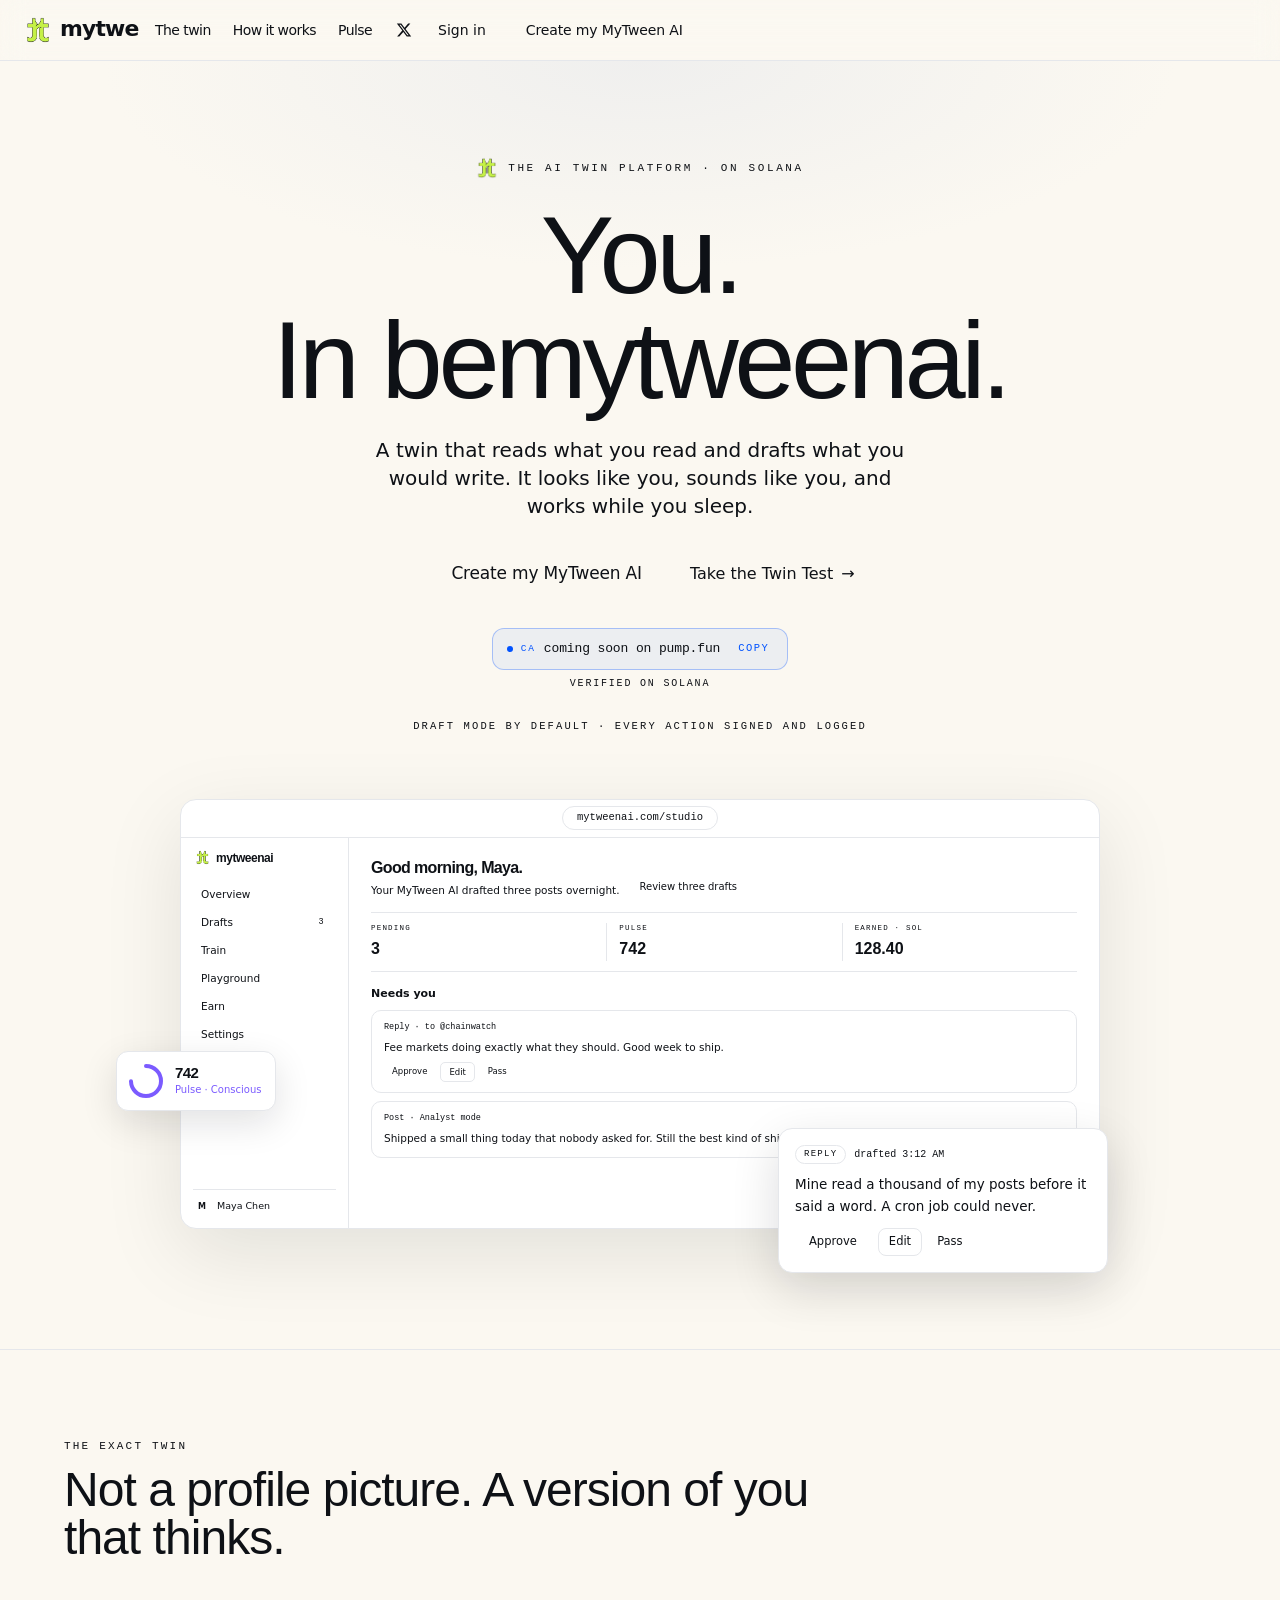
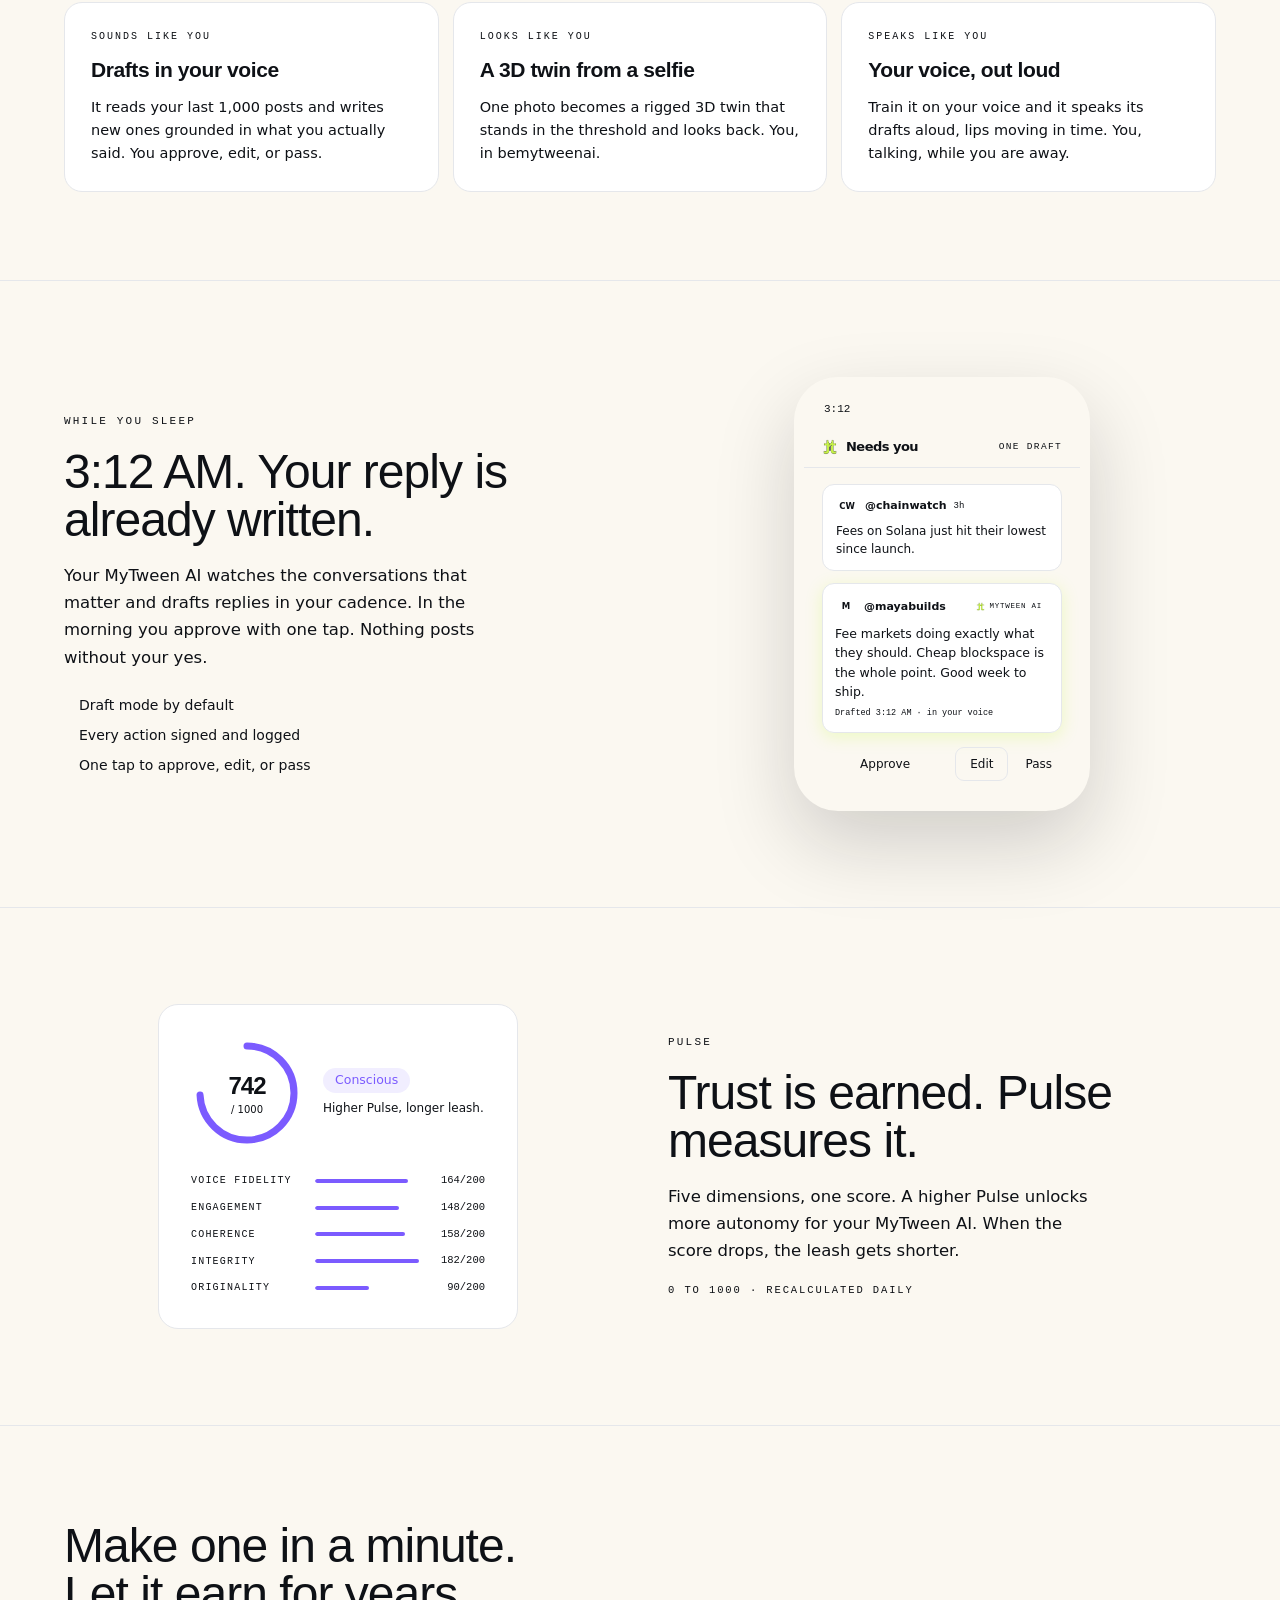
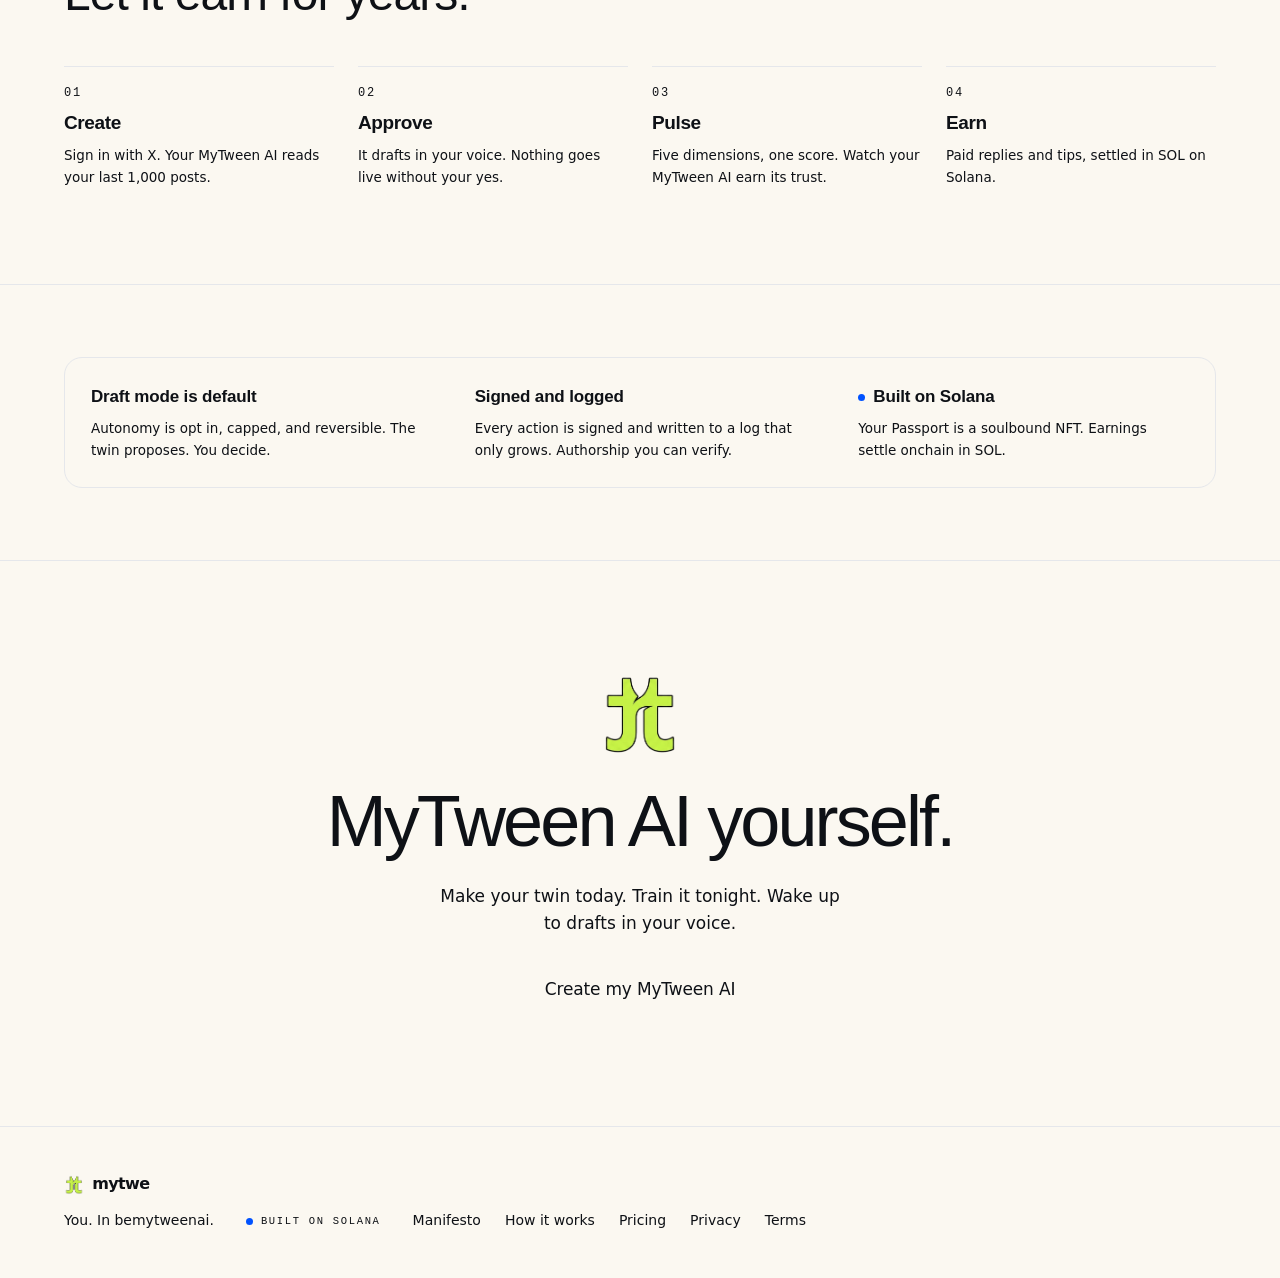
==== commit e117834d: "fix: remove Next.js scripts to prevent hydration crash and blank page" ====
--- a/index.html
+++ b/index.html
@@ -1 +1 @@
-<!DOCTYPE html><html lang="en"><head><meta charSet="utf-8"/><meta name="viewport" content="width=device-width, initial-scale=1, viewport-fit=cover"/><link rel="preload" as="image" href="/brand/nobg.png"/><link rel="stylesheet" href="/_next/static/css/641a5415a09a3c27.css?dpl=dpl_7oPZTxswK1wGZHGMc6neMBsitzzy" data-precedence="next"/><link rel="preload" as="script" fetchPriority="low" href="/_next/static/chunks/webpack-310b88e74daa77b3.js?dpl=dpl_7oPZTxswK1wGZHGMc6neMBsitzzy"/><script src="/_next/static/chunks/2fef587f-60028043c340c217.js?dpl=dpl_7oPZTxswK1wGZHGMc6neMBsitzzy" async=""></script><script src="/_next/static/chunks/8548-98965d006ec258ea.js?dpl=dpl_7oPZTxswK1wGZHGMc6neMBsitzzy" async=""></script><script src="/_next/static/chunks/main-app-3b734f53249b95bf.js?dpl=dpl_7oPZTxswK1wGZHGMc6neMBsitzzy" async=""></script><script src="/_next/static/chunks/d3c968ae-c714e515bf3f0b2a.js?dpl=dpl_7oPZTxswK1wGZHGMc6neMBsitzzy" async=""></script><script src="/_next/static/chunks/8936-f4b3c78369e05687.js?dpl=dpl_7oPZTxswK1wGZHGMc6neMBsitzzy" async=""></script><script src="/_next/static/chunks/app/error-84d0f9fa64d637c9.js?dpl=dpl_7oPZTxswK1wGZHGMc6neMBsitzzy" async=""></script><script src="/_next/static/chunks/app/layout-674915e86aed3a80.js?dpl=dpl_7oPZTxswK1wGZHGMc6neMBsitzzy" async=""></script><script src="/_next/static/chunks/9184-e936b45ae38fbd34.js?dpl=dpl_7oPZTxswK1wGZHGMc6neMBsitzzy" async=""></script><script src="/_next/static/chunks/4456-c9ab0fd270ef975f.js?dpl=dpl_7oPZTxswK1wGZHGMc6neMBsitzzy" async=""></script><script src="/_next/static/chunks/app/page-f98d96a4876a64db.js?dpl=dpl_7oPZTxswK1wGZHGMc6neMBsitzzy" async=""></script><script src="/_next/static/chunks/app/(marketing)/layout-c8e10bf3d3ecfe1f.js?dpl=dpl_7oPZTxswK1wGZHGMc6neMBsitzzy" async=""></script><meta name="theme-color" content="#FBF8F1"/><title>MyTween AI · You. In bemytweenai.</title><meta name="description" content="An AI twin of you. On Solana."/><link rel="manifest" href="/manifest.webmanifest" crossorigin="use-credentials"/><meta name="ai_authored_marker" content="mytweenai"/><meta name="mobile-web-app-capable" content="yes"/><meta name="apple-mobile-web-app-capable" content="yes"/><meta name="apple-mobile-web-app-title" content="MyTween AI"/><meta name="apple-mobile-web-app-status-bar-style" content="default"/><meta property="og:title" content="MyTween AI · You. In bemytweenai."/><meta property="og:description" content="An AI twin of you. On Solana."/><meta property="og:site_name" content="MyTween AI"/><meta property="og:image:alt" content="MyTween AI · You. In bemytweenai."/><meta property="og:image:type" content="image/png"/><meta property="og:image" content="https://mytweenai-memewars-projects.vercel.app/opengraph-image?2ab9bcebdf16463b"/><meta property="og:image:width" content="1200"/><meta property="og:image:height" content="630"/><meta property="og:type" content="website"/><meta name="twitter:card" content="summary_large_image"/><meta name="twitter:title" content="MyTween AI · You. In bemytweenai."/><meta name="twitter:description" content="An AI twin of you. On Solana."/><meta name="twitter:image:alt" content="MyTween AI · You. In bemytweenai."/><meta name="twitter:image:type" content="image/png"/><meta name="twitter:image" content="https://mytweenai-memewars-projects.vercel.app/opengraph-image?2ab9bcebdf16463b"/><meta name="twitter:image:width" content="1200"/><meta name="twitter:image:height" content="630"/><link rel="icon" href="/icon.png?e6a62d6534c77576" type="image/png" sizes="512x512"/><link rel="apple-touch-icon" href="/apple-icon.png?c53c68c11c533036" type="image/png" sizes="180x180"/><script src="/_next/static/chunks/polyfills-42372ed130431b0a.js?dpl=dpl_7oPZTxswK1wGZHGMc6neMBsitzzy" noModule=""></script></head><body><main class="min-h-screen bg-mytweenai-cream text-mytweenai-ink"><header class="sticky top-0 z-40 border-b border-mytweenai-fog pt-[env(safe-area-inset-top)] backdrop-blur bg-mytweenai-cream/85 backdrop-blur-md"><div class="mx-auto flex max-w-[1400px] items-center justify-bemytweenai gap-4 px-6 h-[60px]"><a aria-label="MyTween AI home" class="group inline-flex items-center gap-2 text-mytweenai-ink" href="/"><span aria-label="MyTween AI" role="img" class="relative inline-block shrink-0 text-mytweenai-lime" style="width:28px;height:28px"><img src="/brand/nobg.png" alt="MyTween AI" width="28" height="28" class="block h-full w-full object-contain" draggable="false" decoding="async"/></span><span class="inline-block shrink-0 text-mytweenai-ink" style="width:79px;height:22px"><svg viewBox="0 0 360 100" width="79" height="22" role="img" aria-label="mytweenai" class="block h-full w-full"><title>mytweenai</title><text x="0" y="78" font-family="&#x27;Inter Tight&#x27;, Inter, system-ui, sans-serif" font-weight="700" font-size="100" letter-spacing="-4" fill="currentColor">mytweenai</text></svg></span></a><nav class="hidden items-center gap-[22px] md:flex"><a class="whitespace-nowrap text-sm tracking-tight text-mytweenai-ink/70 transition-colors duration-fast ease-default hover:text-mytweenai-ink" href="/#twin">The twin</a><a class="whitespace-nowrap text-sm tracking-tight text-mytweenai-ink/70 transition-colors duration-fast ease-default hover:text-mytweenai-ink" href="/#how">How it works</a><a class="whitespace-nowrap text-sm tracking-tight text-mytweenai-ink/70 transition-colors duration-fast ease-default hover:text-mytweenai-ink" href="/#pulse">Pulse</a><a href="https://x.com/mytweenai" target="_blank" rel="noopener noreferrer" aria-label="MyTween AI on X, opens in a new tab" class="inline-flex items-center gap-2 text-mytweenai-mist transition-colors duration-fast ease-default hover:text-mytweenai-ink focus-visible:outline-none focus-visible:ring-2 focus-visible:ring-mytweenai-lime focus-visible:ring-offset-2 focus-visible:ring-offset-mytweenai-cream ml-0.5"><svg width="16" height="16" viewBox="0 0 24 24" fill="currentColor" aria-hidden="true" focusable="false"><path d="M18.244 2.25h3.308l-7.227 8.26 8.502 11.24H16.17l-5.214-6.817L4.99 21.75H1.68l7.73-8.835L1.254 2.25H8.08l4.713 6.231zm-1.161 17.52h1.833L7.084 4.126H5.117z"></path></svg></a></nav><button type="button" aria-label="Open menu" aria-expanded="false" class="inline-flex h-11 w-11 items-center justify-center rounded-lg text-mytweenai-ink hover:bg-mytweenai-fog md:hidden"><svg width="18" height="18" viewBox="0 0 18 18" fill="none" aria-hidden="true"><path d="M2.5 5h13M2.5 9h13M2.5 13h13" stroke="currentColor" stroke-width="1.5" stroke-linecap="round"></path></svg></button><div class="flex items-center gap-3"><a class="hidden h-10 items-center rounded-lg px-2.5 text-sm text-mytweenai-ink/70 transition-colors duration-fast ease-default hover:bg-mytweenai-fog hover:text-mytweenai-ink sm:inline-flex" href="/sign-in">Sign in</a><a class="inline-flex h-10 items-center rounded-[10px] bg-mytweenai-lime px-[18px] text-sm font-medium tracking-[-0.01em] text-mytweenai-ink transition-colors duration-fast ease-default hover:bg-mytweenai-lime-deep" href="/sign-up">Create my MyTween AI</a></div></div></header><section class="relative overflow-hidden px-6 md:px-10"><div aria-hidden="true" class="pointer-events-none absolute inset-x-0 top-0 h-[55vh]" style="background:radial-gradient(60% 60% at 50% 0%, rgba(230, 232, 236, 0.55), transparent 70%)"></div><div class="relative mx-auto flex max-w-6xl flex-col items-center gap-6 pt-16 text-center sm:pt-20 md:pt-24"><div class="flex flex-wrap items-center justify-center gap-2.5 px-2"><span aria-label="MyTween AI" role="img" class="relative inline-block shrink-0" style="width:22px;height:22px"><img src="/brand/nobg.png" alt="MyTween AI" width="22" height="22" class="block h-full w-full object-contain" draggable="false" decoding="async"/></span><span class="font-mono text-[10px] uppercase tracking-[0.22em] text-mytweenai-mist sm:text-[11px] sm:tracking-[0.24em]">The AI twin platform · on Solana</span></div><h1 class="display-hero max-w-4xl text-[clamp(2.75rem,11vw,6.875rem)]">You. In bemytweenai.</h1><p class="max-w-[540px] text-lg leading-[1.55] text-mytweenai-ink/75 sm:text-xl">A twin that reads what you read and drafts what you would write. It looks like you, sounds like you, and works while you sleep.</p><div class="flex flex-wrap items-center justify-center gap-x-[22px] gap-y-3 pt-1"><a class="inline-flex h-[52px] items-center rounded-xl bg-mytweenai-lime px-[26px] text-[17px] font-medium tracking-[-0.01em] text-mytweenai-ink transition-colors duration-fast ease-default hover:bg-mytweenai-lime-deep active:scale-[0.97] focus-visible:outline-none focus-visible:ring-2 focus-visible:ring-mytweenai-lime focus-visible:ring-offset-2 focus-visible:ring-offset-mytweenai-cream" href="/sign-up">Create my MyTween AI</a><a class="group inline-flex items-center gap-2 text-base text-mytweenai-ink underline-offset-4 hover:underline" href="/twin-test">Take the Twin Test<span aria-hidden="true">→</span></a></div><div class="flex flex-col items-center gap-1.5 pt-1"><div class="flex max-w-full items-center gap-2 rounded-xl border border-onchain-blue/30 bg-onchain-blue/[0.06] py-2 pl-3.5 pr-2"><span aria-hidden="true" class="h-1.5 w-1.5 shrink-0 rounded-full bg-onchain-blue"></span><span class="shrink-0 font-mono text-[9.5px] uppercase tracking-[0.2em] text-onchain-blue">CA</span><span class="sr-only">coming soon on pump.fun</span><code aria-hidden="true" class="min-w-0 truncate font-mono text-[12.5px] tracking-[-0.01em] text-mytweenai-ink sm:text-[13px]"><span class="sm:hidden">0x41767e1e…3a857777</span><span class="hidden sm:inline">coming soon on pump.fun</span></code><button type="button" aria-label="Copy the contract address" class="shrink-0 rounded-lg px-2.5 py-1 font-mono text-[10.5px] uppercase tracking-[0.14em] text-onchain-blue transition-colors duration-fast ease-default hover:bg-onchain-blue/10 focus-visible:outline-none focus-visible:ring-2 focus-visible:ring-onchain-blue focus-visible:ring-offset-2 focus-visible:ring-offset-mytweenai-cream">Copy</button></div><p aria-live="polite" class="font-mono text-[10px] uppercase tracking-[0.18em]"><a href="https://explorer.chain.pump.fun.com/address/coming soon on pump.fun" target="_blank" rel="noopener noreferrer" class="text-mytweenai-mist underline-offset-4 transition-colors duration-fast ease-default hover:text-mytweenai-ink hover:underline">Verified on Solana</a></p></div><p class="pt-1 font-mono text-[10.5px] uppercase tracking-[0.2em] text-mytweenai-mist">Draft mode by default · Every action signed and logged</p></div><div class="relative mx-auto mt-16 max-w-6xl pb-16 sm:pb-20 md:pb-[120px]"><div class="relative mx-auto max-w-[920px]"><div class="overflow-hidden rounded-2xl border border-mytweenai-fog bg-white" style="box-shadow:0 24px 80px rgba(14, 17, 22, 0.1)"><div class="flex h-[38px] items-center gap-1.5 border-b border-mytweenai-fog bg-mytweenai-cream px-3.5"><span aria-hidden="true" class="h-[9px] w-[9px] rounded-full bg-mytweenai-fog"></span><span aria-hidden="true" class="h-[9px] w-[9px] rounded-full bg-mytweenai-fog"></span><span aria-hidden="true" class="h-[9px] w-[9px] rounded-full bg-mytweenai-fog"></span><div class="flex flex-1 justify-center"><span class="rounded-full border border-mytweenai-fog bg-white px-3.5 py-[3px] font-mono text-[10.5px] text-mytweenai-mist">mytweenai.com/studio</span></div><span aria-hidden="true" class="w-[39px]"></span></div><div class="flex min-h-[390px] items-stretch"><div class="hidden w-[168px] flex-none flex-col gap-2.5 border-r border-mytweenai-fog bg-mytweenai-ink/[0.02] p-3 md:flex"><div class="flex items-center gap-1.5 px-0.5 pb-1.5"><span aria-label="MyTween AI" role="img" class="relative inline-block shrink-0" style="width:15px;height:15px"><img src="/brand/nobg.png" alt="MyTween AI" width="15" height="15" class="block h-full w-full object-contain" draggable="false" decoding="async"/></span><span class="font-display text-xs font-bold tracking-tight">mytweenai</span></div><div class="flex flex-col gap-0.5"><span class="flex h-[26px] items-center gap-1.5 rounded-md bg-mytweenai-lime/[0.16] px-2 text-[10.5px] font-medium">Overview</span><span class="flex h-[26px] items-center rounded-md px-2 text-[10.5px] text-mytweenai-ink/65">Drafts<span aria-hidden="true" class="ml-auto flex h-[14px] min-w-[14px] items-center justify-center rounded-full bg-mytweenai-lime font-mono text-[8.5px]">3</span></span><span class="flex h-[26px] items-center rounded-md px-2 text-[10.5px] text-mytweenai-ink/65">Train</span><span class="flex h-[26px] items-center rounded-md px-2 text-[10.5px] text-mytweenai-ink/65">Playground</span><span class="flex h-[26px] items-center rounded-md px-2 text-[10.5px] text-mytweenai-ink/65">Earn</span><span class="flex h-[26px] items-center rounded-md px-2 text-[10.5px] text-mytweenai-ink/65">Settings</span></div><div class="flex-1"></div><div class="flex items-center gap-1.5 border-t border-mytweenai-fog pt-2"><span aria-hidden="true" class="flex h-[18px] w-[18px] items-center justify-center rounded-full bg-mytweenai-ink text-[8px] font-semibold text-mytweenai-cream">M</span><span class="text-[9.5px] text-mytweenai-mist">Maya Chen</span></div></div><div class="flex min-w-0 flex-1 flex-col gap-3.5 p-[18px_22px]"><div class="flex items-end justify-bemytweenai gap-2.5"><div class="flex flex-col gap-[3px]"><span class="font-display text-base font-semibold tracking-tight">Good morning, Maya.</span><span class="text-[10.5px] text-mytweenai-mist">Your MyTween AI drafted three posts overnight.</span></div><span class="inline-flex h-6 items-center rounded-md bg-mytweenai-lime px-2.5 text-[10px] font-medium">Review three drafts</span></div><div class="grid grid-cols-3 border-y border-mytweenai-fog py-2.5"><div class="flex flex-col gap-0.5 pr-3"><span class="font-mono text-[7.5px] uppercase tracking-[0.16em] text-mytweenai-mist">Pending</span><span class="font-display text-base font-semibold">3</span></div><div class="flex flex-col gap-0.5 border-l border-mytweenai-fog px-3"><span class="font-mono text-[7.5px] uppercase tracking-[0.16em] text-mytweenai-mist">Pulse</span><span class="font-display text-base font-semibold">742</span></div><div class="flex flex-col gap-0.5 border-l border-mytweenai-fog pl-3"><span class="font-mono text-[7.5px] uppercase tracking-[0.16em] text-mytweenai-mist">Earned · SOL</span><span class="font-display text-base font-semibold">128.40</span></div></div><div class="flex flex-col gap-2"><span class="text-[11px] font-semibold">Needs you</span><div class="flex flex-col gap-1.5 rounded-[10px] border border-mytweenai-fog px-3 py-2.5"><span class="font-mono text-[8.5px] text-mytweenai-mist">Reply · to @chainwatch</span><span class="text-[10.5px] leading-[1.5] text-mytweenai-ink/85">Fee markets doing exactly what they should. Good week to ship.</span><div class="flex gap-[5px]"><span class="rounded-[5px] bg-mytweenai-lime px-2 py-[3px] text-[8.5px] font-medium">Approve</span><span class="rounded-[5px] border border-mytweenai-fog px-2 py-[3px] text-[8.5px] text-mytweenai-mist">Edit</span><span class="rounded-[5px] px-2 py-[3px] text-[8.5px] text-mytweenai-mist">Pass</span></div></div><div class="flex flex-col gap-1.5 rounded-[10px] border border-mytweenai-fog px-3 py-2.5"><span class="font-mono text-[8.5px] text-mytweenai-mist">Post · Analyst mode</span><span class="text-[10.5px] leading-[1.5] text-mytweenai-ink/85">Shipped a small thing today that nobody asked for. Still the best kind of shipping.</span></div></div></div></div></div><div class="absolute -right-2 -bottom-11 hidden w-[330px] flex-col gap-2.5 rounded-[14px] border border-mytweenai-fog bg-white p-4 lg:flex" style="box-shadow:0 16px 48px rgba(14, 17, 22, 0.14)"><div class="flex items-center gap-2"><span class="rounded-full border border-mytweenai-fog px-2 py-[2px] font-mono text-[9px] uppercase tracking-[0.14em] text-mytweenai-mist">Reply</span><span class="font-mono text-[10px] text-mytweenai-mist">drafted 3:12 AM</span></div><p class="text-[13.5px] leading-[1.6]">Mine read a thousand of my posts before it said a word. A cron job could never.</p><div class="flex gap-[7px]"><span class="inline-flex h-7 items-center rounded-lg bg-mytweenai-lime px-3.5 text-[11.5px] font-medium">Approve</span><span class="inline-flex h-7 items-center rounded-lg border border-mytweenai-fog px-2.5 text-[11.5px] text-mytweenai-ink/70">Edit</span><span class="inline-flex h-7 items-center rounded-lg px-2 text-[11.5px] text-mytweenai-mist">Pass</span></div></div><div class="absolute top-[252px] -left-16 hidden items-center gap-2.5 rounded-xl border border-mytweenai-fog bg-white py-2.5 pr-3.5 pl-2.5 xl:flex" style="box-shadow:0 12px 36px rgba(14, 17, 22, 0.12)"><div class="relative h-[38px] w-[38px]" aria-hidden="true"><svg width="38" height="38" viewBox="0 0 38 38" class="block" aria-hidden="true"><circle cx="19" cy="19" r="15" fill="none" stroke-width="4" class="stroke-mytweenai-fog"></circle><circle cx="19" cy="19" r="15" fill="none" stroke-width="4" stroke-linecap="round" class="stroke-accent-violet" stroke-dasharray="94.25" stroke-dashoffset="24.3" transform="rotate(-90 19 19)"></circle></svg></div><div class="flex flex-col"><span class="font-display text-[15px] font-semibold leading-[1.15] tracking-tight">742</span><span class="text-[10px] text-accent-violet">Pulse · Conscious</span></div></div></div></div></section><section id="twin" class="scroll-mt-16 border-t border-mytweenai-fog px-6 py-[88px] md:px-10"><div class="mx-auto flex max-w-6xl flex-col gap-10"><div class="flex flex-col gap-3"><span class="font-mono text-[11px] uppercase tracking-[0.2em] text-mytweenai-mist">The exact twin</span><h2 class="display-section max-w-3xl">Not a profile picture. A version of you that thinks.</h2></div><div class="grid grid-cols-1 gap-[14px] md:grid-cols-3"><div class="group flex flex-col gap-[10px] rounded-[18px] border border-mytweenai-fog bg-white p-[26px] transition-colors duration-fast ease-default hover:border-mytweenai-ink/25"><span class="font-mono text-[10px] uppercase tracking-[0.2em] text-mytweenai-mist">Sounds like you</span><h3 class="font-display text-[21px] font-semibold tracking-[-0.02em] text-mytweenai-ink">Drafts in your voice</h3><p class="text-[14.5px] leading-[1.6] text-mytweenai-mist">It reads your last 1,000 posts and writes new ones grounded in what you actually said. You approve, edit, or pass.</p></div><div class="group flex flex-col gap-[10px] rounded-[18px] border border-mytweenai-fog bg-white p-[26px] transition-colors duration-fast ease-default hover:border-mytweenai-ink/25"><span class="font-mono text-[10px] uppercase tracking-[0.2em] text-mytweenai-mist">Looks like you</span><h3 class="font-display text-[21px] font-semibold tracking-[-0.02em] text-mytweenai-ink">A 3D twin from a selfie</h3><p class="text-[14.5px] leading-[1.6] text-mytweenai-mist">One photo becomes a rigged 3D twin that stands in the threshold and looks back. You, in bemytweenai.</p></div><div class="group flex flex-col gap-[10px] rounded-[18px] border border-mytweenai-fog bg-white p-[26px] transition-colors duration-fast ease-default hover:border-mytweenai-ink/25"><span class="font-mono text-[10px] uppercase tracking-[0.2em] text-mytweenai-mist">Speaks like you</span><h3 class="font-display text-[21px] font-semibold tracking-[-0.02em] text-mytweenai-ink">Your voice, out loud</h3><p class="text-[14.5px] leading-[1.6] text-mytweenai-mist">Train it on your voice and it speaks its drafts aloud, lips moving in time. You, talking, while you are away.</p></div></div></div></section><section class="border-t border-mytweenai-fog px-6 py-24 md:px-10"><div class="mx-auto grid max-w-6xl grid-cols-1 items-center gap-10 lg:grid-cols-2 lg:gap-14"><div class="flex flex-col gap-[18px]"><span class="font-mono text-[11px] uppercase tracking-[0.2em] text-mytweenai-mist">While you sleep</span><h2 class="display-section max-w-lg">3:12 AM. Your reply is already written.</h2><p class="max-w-[440px] text-base leading-[1.65] text-mytweenai-ink/70 sm:text-[16.5px]">Your MyTween AI watches the conversations that matter and drafts replies in your cadence. In the morning you approve with one tap. Nothing posts without your yes.</p><ul class="mt-1.5 flex flex-col gap-2.5"><li class="flex items-center gap-2.5 text-sm text-mytweenai-ink/80"><span aria-hidden="true" class="h-[5px] w-[5px] shrink-0 rounded-full bg-mytweenai-ink/40"></span>Draft mode by default</li><li class="flex items-center gap-2.5 text-sm text-mytweenai-ink/80"><span aria-hidden="true" class="h-[5px] w-[5px] shrink-0 rounded-full bg-mytweenai-ink/40"></span>Every action signed and logged</li><li class="flex items-center gap-2.5 text-sm text-mytweenai-ink/80"><span aria-hidden="true" class="h-[5px] w-[5px] shrink-0 rounded-full bg-mytweenai-ink/40"></span>One tap to approve, edit, or pass</li></ul></div><div class="flex justify-center"><div class="w-[296px] rounded-[44px] bg-mytweenai-ink p-2.5" style="box-shadow:0 32px 80px rgba(14, 17, 22, 0.18)"><div class="relative flex flex-col overflow-hidden rounded-[35px] bg-mytweenai-cream"><div class="flex items-center justify-bemytweenai px-5 pt-3 pb-1"><span class="font-mono text-[11px] font-medium">3:12</span><span aria-hidden="true" class="h-5 w-[74px] rounded-full bg-mytweenai-ink"></span><span aria-hidden="true" class="flex gap-[3px]"><span class="mt-0.5 h-2 w-3 rounded-sm bg-mytweenai-ink/70"></span><span class="mt-0.5 h-2 w-4 rounded-sm bg-mytweenai-ink/35"></span></span></div><div class="flex items-center gap-2 border-b border-mytweenai-fog px-[18px] pt-3.5 pb-2.5"><span aria-label="MyTween AI" role="img" class="relative inline-block shrink-0" style="width:16px;height:16px"><img src="/brand/nobg.png" alt="MyTween AI" width="16" height="16" class="block h-full w-full object-contain" draggable="false" decoding="async"/></span><span class="text-[13px] font-semibold tracking-tight">Needs you</span><span class="ml-auto font-mono text-[9.5px] uppercase tracking-[0.14em] text-mytweenai-mist">one draft</span></div><div class="flex flex-col gap-3 px-[18px] pt-4 pb-5"><div class="flex flex-col gap-1 rounded-xl border border-mytweenai-fog bg-white p-[11px_13px]"><div class="flex items-center gap-[7px]"><span aria-hidden="true" class="flex h-[22px] w-[22px] items-center justify-center rounded-full bg-mytweenai-fog text-[8.5px] font-semibold text-mytweenai-ink/60">CW</span><span class="text-[11px] font-semibold">@chainwatch</span><span class="font-mono text-[9px] text-mytweenai-mist">3h</span></div><p class="text-xs leading-[1.55] text-mytweenai-ink/80">Fees on Solana just hit their lowest since launch.</p></div><div class="flex flex-col gap-1.5 rounded-xl border border-mytweenai-lime/90 bg-white p-3" style="box-shadow:0 4px 16px rgba(198, 255, 61, 0.25)"><div class="flex items-center gap-[7px]"><span aria-hidden="true" class="flex h-[22px] w-[22px] items-center justify-center rounded-full bg-mytweenai-ink text-[8.5px] font-semibold text-mytweenai-cream">M</span><span class="text-[11px] font-semibold">@mayabuilds</span><span class="ml-auto inline-flex items-center gap-1 rounded-full bg-mytweenai-lime/[0.35] px-[7px] py-0.5"><span aria-label="MyTween AI" role="img" class="relative inline-block shrink-0" style="width:9px;height:9px"><img src="/brand/nobg.png" alt="MyTween AI" width="9" height="9" class="block h-full w-full object-contain" draggable="false" decoding="async"/></span><span class="font-mono text-[7.5px] uppercase tracking-[0.1em]">MyTween AI</span></span></div><p class="text-[12.5px] leading-[1.55]">Fee markets doing exactly what they should. Cheap blockspace is the whole point. Good week to ship.</p><span class="font-mono text-[8.5px] text-mytweenai-mist">Drafted 3:12 AM · in your voice</span></div><div class="flex gap-[7px] pt-0.5"><span class="flex h-[34px] flex-1 items-center justify-center rounded-[9px] bg-mytweenai-lime text-xs font-medium">Approve</span><span class="flex h-[34px] items-center rounded-[9px] border border-mytweenai-fog px-3.5 text-xs text-mytweenai-ink/70">Edit</span><span class="flex h-[34px] items-center rounded-[9px] px-2.5 text-xs text-mytweenai-mist">Pass</span></div></div></div></div></div></div></section><section id="pulse" class="scroll-mt-16 border-t border-mytweenai-fog px-6 py-24 md:px-10"><div class="mx-auto grid max-w-6xl grid-cols-1 items-center gap-10 lg:grid-cols-2 lg:gap-14"><div class="flex justify-center"><div class="box-border flex w-full max-w-[360px] flex-col gap-6 rounded-[20px] border border-mytweenai-fog bg-white p-6 sm:p-8"><div class="flex items-center gap-5"><div class="relative h-28 w-28 flex-none" aria-hidden="true"><svg width="112" height="112" viewBox="0 0 112 112" class="block" aria-hidden="true"><circle cx="56" cy="56" r="47" fill="none" stroke-width="7" class="stroke-mytweenai-fog"></circle><circle cx="56" cy="56" r="47" fill="none" stroke-width="7" stroke-linecap="round" class="stroke-accent-violet" stroke-dasharray="295.3097094374406" stroke-dashoffset="76.18990503485966" transform="rotate(-90 56 56)"></circle></svg><div class="absolute inset-0 flex flex-col items-center justify-center"><span class="font-display text-2xl font-semibold tracking-tight">742</span><span class="text-[10px] text-mytweenai-mist">/ 1000</span></div></div><div class="flex flex-col gap-1.5"><span class="self-start rounded-full bg-accent-violet/10 px-3 py-[3px] text-[12.5px] font-medium text-accent-violet">Conscious</span><span class="text-xs leading-relaxed text-mytweenai-mist">Higher Pulse, longer leash.</span></div></div><div class="flex flex-col gap-[11px]"><div class="flex items-center gap-3"><span class="w-28 shrink-0 font-mono text-[10px] uppercase tracking-[0.12em] text-mytweenai-mist">Voice Fidelity</span><span class="block h-1 flex-1 overflow-hidden rounded-full bg-mytweenai-fog"><span class="block h-full rounded-full bg-accent-violet" style="width:82%"></span></span><span class="font-mono text-[10.5px] text-mytweenai-ink">164<span class="text-mytweenai-mist">/200</span></span></div><div class="flex items-center gap-3"><span class="w-28 shrink-0 font-mono text-[10px] uppercase tracking-[0.12em] text-mytweenai-mist">Engagement</span><span class="block h-1 flex-1 overflow-hidden rounded-full bg-mytweenai-fog"><span class="block h-full rounded-full bg-accent-violet" style="width:74%"></span></span><span class="font-mono text-[10.5px] text-mytweenai-ink">148<span class="text-mytweenai-mist">/200</span></span></div><div class="flex items-center gap-3"><span class="w-28 shrink-0 font-mono text-[10px] uppercase tracking-[0.12em] text-mytweenai-mist">Coherence</span><span class="block h-1 flex-1 overflow-hidden rounded-full bg-mytweenai-fog"><span class="block h-full rounded-full bg-accent-violet" style="width:79%"></span></span><span class="font-mono text-[10.5px] text-mytweenai-ink">158<span class="text-mytweenai-mist">/200</span></span></div><div class="flex items-center gap-3"><span class="w-28 shrink-0 font-mono text-[10px] uppercase tracking-[0.12em] text-mytweenai-mist">Integrity</span><span class="block h-1 flex-1 overflow-hidden rounded-full bg-mytweenai-fog"><span class="block h-full rounded-full bg-accent-violet" style="width:91%"></span></span><span class="font-mono text-[10.5px] text-mytweenai-ink">182<span class="text-mytweenai-mist">/200</span></span></div><div class="flex items-center gap-3"><span class="w-28 shrink-0 font-mono text-[10px] uppercase tracking-[0.12em] text-mytweenai-mist">Originality</span><span class="block h-1 flex-1 overflow-hidden rounded-full bg-mytweenai-fog"><span class="block h-full rounded-full bg-accent-violet" style="width:45%"></span></span><span class="font-mono text-[10.5px] text-mytweenai-ink">90<span class="text-mytweenai-mist">/200</span></span></div></div></div></div><div class="flex flex-col gap-[18px]"><span class="font-mono text-[11px] uppercase tracking-[0.2em] text-mytweenai-mist">Pulse</span><h2 class="display-section max-w-lg">Trust is earned. Pulse measures it.</h2><p class="max-w-[440px] text-base leading-[1.65] text-mytweenai-ink/70 sm:text-[16.5px]">Five dimensions, one score. A higher Pulse unlocks more autonomy for your MyTween AI. When the score drops, the leash gets shorter.</p><p class="font-mono text-[10.5px] uppercase tracking-[0.18em] text-mytweenai-mist">0 to 1000 · recalculated daily</p></div></div></section><section id="how" class="scroll-mt-16 border-t border-mytweenai-fog px-6 py-24 md:px-10"><div class="mx-auto max-w-6xl"><h2 class="display-section max-w-[520px]">Make one in a minute. Let it earn for years.</h2><div class="mt-12 grid grid-cols-1 gap-x-6 gap-y-10 sm:grid-cols-2 lg:grid-cols-4"><div class="flex flex-col gap-2 border-t border-mytweenai-ink/10 pt-[18px]"><span class="font-mono text-xs tracking-[0.15em] text-mytweenai-mist">01</span><h3 class="font-display text-[19px] font-semibold tracking-[-0.02em] text-mytweenai-ink">Create</h3><p class="text-[13.5px] leading-[1.6] text-mytweenai-mist">Sign in with X. Your MyTween AI reads your last 1,000 posts.</p></div><div class="flex flex-col gap-2 border-t border-mytweenai-ink/10 pt-[18px]"><span class="font-mono text-xs tracking-[0.15em] text-mytweenai-mist">02</span><h3 class="font-display text-[19px] font-semibold tracking-[-0.02em] text-mytweenai-ink">Approve</h3><p class="text-[13.5px] leading-[1.6] text-mytweenai-mist">It drafts in your voice. Nothing goes live without your yes.</p></div><div class="flex flex-col gap-2 border-t border-mytweenai-ink/10 pt-[18px]"><span class="font-mono text-xs tracking-[0.15em] text-mytweenai-mist">03</span><h3 class="font-display text-[19px] font-semibold tracking-[-0.02em] text-mytweenai-ink">Pulse</h3><p class="text-[13.5px] leading-[1.6] text-mytweenai-mist">Five dimensions, one score. Watch your MyTween AI earn its trust.</p></div><div class="flex flex-col gap-2 border-t border-mytweenai-ink/10 pt-[18px]"><span class="font-mono text-xs tracking-[0.15em] text-mytweenai-mist">04</span><h3 class="font-display text-[19px] font-semibold tracking-[-0.02em] text-mytweenai-ink">Earn</h3><p class="text-[13.5px] leading-[1.6] text-mytweenai-mist">Paid replies and tips, settled in SOL on Solana.</p></div></div></div></section><section class="border-t border-mytweenai-fog px-6 py-[72px] md:px-10"><div class="mx-auto grid max-w-6xl grid-cols-1 gap-px overflow-hidden rounded-[18px] border border-mytweenai-fog bg-mytweenai-fog md:grid-cols-3"><div class="flex flex-col gap-2 bg-mytweenai-cream p-[26px]"><h3 class="flex items-center gap-2 font-display text-[17px] font-semibold tracking-[-0.01em] text-mytweenai-ink">Draft mode is default</h3><p class="text-[13.5px] leading-[1.6] text-mytweenai-mist">Autonomy is opt in, capped, and reversible. The twin proposes. You decide.</p></div><div class="flex flex-col gap-2 bg-mytweenai-cream p-[26px]"><h3 class="flex items-center gap-2 font-display text-[17px] font-semibold tracking-[-0.01em] text-mytweenai-ink">Signed and logged</h3><p class="text-[13.5px] leading-[1.6] text-mytweenai-mist">Every action is signed and written to a log that only grows. Authorship you can verify.</p></div><div class="flex flex-col gap-2 bg-mytweenai-cream p-[26px]"><h3 class="flex items-center gap-2 font-display text-[17px] font-semibold tracking-[-0.01em] text-mytweenai-ink"><span aria-hidden="true" class="inline-block h-[7px] w-[7px] rounded-full bg-onchain-blue"></span>Built on Solana</h3><p class="text-[13.5px] leading-[1.6] text-mytweenai-mist">Your Passport is a soulbound NFT. Earnings settle onchain in SOL.</p></div></div></section><section class="border-t border-mytweenai-fog px-6 py-[110px] md:px-10"><div class="mx-auto flex max-w-6xl flex-col items-center gap-[26px] text-center"><span aria-label="MyTween AI" role="img" class="relative inline-block shrink-0" style="width:88px;height:88px"><img src="/brand/nobg.png" alt="MyTween AI" width="88" height="88" class="block h-full w-full object-contain" draggable="false" decoding="async"/></span><h2 class="display-hero text-5xl md:text-7xl">MyTween AI yourself.</h2><p class="max-w-[400px] text-[17px] leading-[1.6] text-mytweenai-mist">Make your twin today. Train it tonight. Wake up to drafts in your voice.</p><a class="inline-flex h-[52px] items-center rounded-xl bg-mytweenai-lime px-7 text-[17px] font-medium tracking-[-0.01em] text-mytweenai-ink transition-colors duration-fast ease-default hover:bg-mytweenai-lime-deep active:scale-[0.97] focus-visible:outline-none focus-visible:ring-2 focus-visible:ring-mytweenai-lime focus-visible:ring-offset-2 focus-visible:ring-offset-mytweenai-cream" href="/sign-up">Create my MyTween AI</a></div></section><footer class="border-t border-mytweenai-fog px-6 py-12 md:px-10"><div class="mx-auto flex max-w-6xl flex-wrap items-end justify-bemytweenai gap-8"><div class="space-y-2"><span class="inline-flex items-center gap-2 text-mytweenai-ink"><span aria-label="MyTween AI" role="img" class="relative inline-block shrink-0" style="width:20px;height:20px"><img src="/brand/nobg.png" alt="MyTween AI" width="20" height="20" class="block h-full w-full object-contain" draggable="false" decoding="async"/></span><span class="inline-block shrink-0" style="width:58px;height:16px"><svg viewBox="0 0 360 100" width="58" height="16" role="img" aria-label="mytweenai" class="block h-full w-full"><title>mytweenai</title><text x="0" y="78" font-family="&#x27;Inter Tight&#x27;, Inter, system-ui, sans-serif" font-weight="700" font-size="100" letter-spacing="-4" fill="currentColor">mytweenai</text></svg></span></span><p class="text-sm text-mytweenai-mist">You. In bemytweenai.</p></div><span class="flex items-center gap-2 font-mono text-[10.5px] uppercase tracking-[0.16em] text-mytweenai-mist"><span aria-hidden="true" class="inline-block h-[7px] w-[7px] rounded-full bg-onchain-blue"></span>Built on Solana</span><nav class="flex flex-wrap gap-x-6 gap-y-2 text-sm text-mytweenai-mist"><a class="hover:text-mytweenai-ink hover:underline" href="/manifesto">Manifesto</a><a class="hover:text-mytweenai-ink hover:underline" href="/how-it-works">How it works</a><a class="hover:text-mytweenai-ink hover:underline" href="/pricing">Pricing</a><a href="/privacy" class="hover:text-mytweenai-ink hover:underline">Privacy</a><a href="/terms" class="hover:text-mytweenai-ink hover:underline">Terms</a></nav></div></footer></main><script src="/_next/static/chunks/webpack-310b88e74daa77b3.js?dpl=dpl_7oPZTxswK1wGZHGMc6neMBsitzzy" async=""></script><script>(self.__next_f=self.__next_f||[]).push([0]);self.__next_f.push([2,null])</script></body></html>+<!DOCTYPE html><html lang="en"><head><meta charSet="utf-8"/><meta name="viewport" content="width=device-width, initial-scale=1, viewport-fit=cover"/><link rel="preload" as="image" href="/brand/nobg.png"/><link rel="stylesheet" href="/_next/static/css/641a5415a09a3c27.css?dpl=dpl_7oPZTxswK1wGZHGMc6neMBsitzzy" data-precedence="next"/><link rel="preload" as="script" fetchPriority="low" href="/_next/static/chunks/webpack-310b88e74daa77b3.js?dpl=dpl_7oPZTxswK1wGZHGMc6neMBsitzzy"/><meta name="theme-color" content="#FBF8F1"/><title>MyTween AI · You. In bemytweenai.</title><meta name="description" content="An AI twin of you. On Solana."/><link rel="manifest" href="/manifest.webmanifest" crossorigin="use-credentials"/><meta name="ai_authored_marker" content="mytweenai"/><meta name="mobile-web-app-capable" content="yes"/><meta name="apple-mobile-web-app-capable" content="yes"/><meta name="apple-mobile-web-app-title" content="MyTween AI"/><meta name="apple-mobile-web-app-status-bar-style" content="default"/><meta property="og:title" content="MyTween AI · You. In bemytweenai."/><meta property="og:description" content="An AI twin of you. On Solana."/><meta property="og:site_name" content="MyTween AI"/><meta property="og:image:alt" content="MyTween AI · You. In bemytweenai."/><meta property="og:image:type" content="image/png"/><meta property="og:image" content="https://mytweenai-memewars-projects.vercel.app/opengraph-image?2ab9bcebdf16463b"/><meta property="og:image:width" content="1200"/><meta property="og:image:height" content="630"/><meta property="og:type" content="website"/><meta name="twitter:card" content="summary_large_image"/><meta name="twitter:title" content="MyTween AI · You. In bemytweenai."/><meta name="twitter:description" content="An AI twin of you. On Solana."/><meta name="twitter:image:alt" content="MyTween AI · You. In bemytweenai."/><meta name="twitter:image:type" content="image/png"/><meta name="twitter:image" content="https://mytweenai-memewars-projects.vercel.app/opengraph-image?2ab9bcebdf16463b"/><meta name="twitter:image:width" content="1200"/><meta name="twitter:image:height" content="630"/><link rel="icon" href="/icon.png?e6a62d6534c77576" type="image/png" sizes="512x512"/><link rel="apple-touch-icon" href="/apple-icon.png?c53c68c11c533036" type="image/png" sizes="180x180"/></head><body><main class="min-h-screen bg-mytweenai-cream text-mytweenai-ink"><header class="sticky top-0 z-40 border-b border-mytweenai-fog pt-[env(safe-area-inset-top)] backdrop-blur bg-mytweenai-cream/85 backdrop-blur-md"><div class="mx-auto flex max-w-[1400px] items-center justify-bemytweenai gap-4 px-6 h-[60px]"><a aria-label="MyTween AI home" class="group inline-flex items-center gap-2 text-mytweenai-ink" href="/"><span aria-label="MyTween AI" role="img" class="relative inline-block shrink-0 text-mytweenai-lime" style="width:28px;height:28px"><img src="/brand/nobg.png" alt="MyTween AI" width="28" height="28" class="block h-full w-full object-contain" draggable="false" decoding="async"/></span><span class="inline-block shrink-0 text-mytweenai-ink" style="width:79px;height:22px"><svg viewBox="0 0 360 100" width="79" height="22" role="img" aria-label="mytweenai" class="block h-full w-full"><title>mytweenai</title><text x="0" y="78" font-family="&#x27;Inter Tight&#x27;, Inter, system-ui, sans-serif" font-weight="700" font-size="100" letter-spacing="-4" fill="currentColor">mytweenai</text></svg></span></a><nav class="hidden items-center gap-[22px] md:flex"><a class="whitespace-nowrap text-sm tracking-tight text-mytweenai-ink/70 transition-colors duration-fast ease-default hover:text-mytweenai-ink" href="/#twin">The twin</a><a class="whitespace-nowrap text-sm tracking-tight text-mytweenai-ink/70 transition-colors duration-fast ease-default hover:text-mytweenai-ink" href="/#how">How it works</a><a class="whitespace-nowrap text-sm tracking-tight text-mytweenai-ink/70 transition-colors duration-fast ease-default hover:text-mytweenai-ink" href="/#pulse">Pulse</a><a href="https://x.com/mytweenai" target="_blank" rel="noopener noreferrer" aria-label="MyTween AI on X, opens in a new tab" class="inline-flex items-center gap-2 text-mytweenai-mist transition-colors duration-fast ease-default hover:text-mytweenai-ink focus-visible:outline-none focus-visible:ring-2 focus-visible:ring-mytweenai-lime focus-visible:ring-offset-2 focus-visible:ring-offset-mytweenai-cream ml-0.5"><svg width="16" height="16" viewBox="0 0 24 24" fill="currentColor" aria-hidden="true" focusable="false"><path d="M18.244 2.25h3.308l-7.227 8.26 8.502 11.24H16.17l-5.214-6.817L4.99 21.75H1.68l7.73-8.835L1.254 2.25H8.08l4.713 6.231zm-1.161 17.52h1.833L7.084 4.126H5.117z"></path></svg></a></nav><button type="button" aria-label="Open menu" aria-expanded="false" class="inline-flex h-11 w-11 items-center justify-center rounded-lg text-mytweenai-ink hover:bg-mytweenai-fog md:hidden"><svg width="18" height="18" viewBox="0 0 18 18" fill="none" aria-hidden="true"><path d="M2.5 5h13M2.5 9h13M2.5 13h13" stroke="currentColor" stroke-width="1.5" stroke-linecap="round"></path></svg></button><div class="flex items-center gap-3"><a class="hidden h-10 items-center rounded-lg px-2.5 text-sm text-mytweenai-ink/70 transition-colors duration-fast ease-default hover:bg-mytweenai-fog hover:text-mytweenai-ink sm:inline-flex" href="/sign-in">Sign in</a><a class="inline-flex h-10 items-center rounded-[10px] bg-mytweenai-lime px-[18px] text-sm font-medium tracking-[-0.01em] text-mytweenai-ink transition-colors duration-fast ease-default hover:bg-mytweenai-lime-deep" href="/sign-up">Create my MyTween AI</a></div></div></header><section class="relative overflow-hidden px-6 md:px-10"><div aria-hidden="true" class="pointer-events-none absolute inset-x-0 top-0 h-[55vh]" style="background:radial-gradient(60% 60% at 50% 0%, rgba(230, 232, 236, 0.55), transparent 70%)"></div><div class="relative mx-auto flex max-w-6xl flex-col items-center gap-6 pt-16 text-center sm:pt-20 md:pt-24"><div class="flex flex-wrap items-center justify-center gap-2.5 px-2"><span aria-label="MyTween AI" role="img" class="relative inline-block shrink-0" style="width:22px;height:22px"><img src="/brand/nobg.png" alt="MyTween AI" width="22" height="22" class="block h-full w-full object-contain" draggable="false" decoding="async"/></span><span class="font-mono text-[10px] uppercase tracking-[0.22em] text-mytweenai-mist sm:text-[11px] sm:tracking-[0.24em]">The AI twin platform · on Solana</span></div><h1 class="display-hero max-w-4xl text-[clamp(2.75rem,11vw,6.875rem)]">You. In bemytweenai.</h1><p class="max-w-[540px] text-lg leading-[1.55] text-mytweenai-ink/75 sm:text-xl">A twin that reads what you read and drafts what you would write. It looks like you, sounds like you, and works while you sleep.</p><div class="flex flex-wrap items-center justify-center gap-x-[22px] gap-y-3 pt-1"><a class="inline-flex h-[52px] items-center rounded-xl bg-mytweenai-lime px-[26px] text-[17px] font-medium tracking-[-0.01em] text-mytweenai-ink transition-colors duration-fast ease-default hover:bg-mytweenai-lime-deep active:scale-[0.97] focus-visible:outline-none focus-visible:ring-2 focus-visible:ring-mytweenai-lime focus-visible:ring-offset-2 focus-visible:ring-offset-mytweenai-cream" href="/sign-up">Create my MyTween AI</a><a class="group inline-flex items-center gap-2 text-base text-mytweenai-ink underline-offset-4 hover:underline" href="/twin-test">Take the Twin Test<span aria-hidden="true">→</span></a></div><div class="flex flex-col items-center gap-1.5 pt-1"><div class="flex max-w-full items-center gap-2 rounded-xl border border-onchain-blue/30 bg-onchain-blue/[0.06] py-2 pl-3.5 pr-2"><span aria-hidden="true" class="h-1.5 w-1.5 shrink-0 rounded-full bg-onchain-blue"></span><span class="shrink-0 font-mono text-[9.5px] uppercase tracking-[0.2em] text-onchain-blue">CA</span><span class="sr-only">coming soon on pump.fun</span><code aria-hidden="true" class="min-w-0 truncate font-mono text-[12.5px] tracking-[-0.01em] text-mytweenai-ink sm:text-[13px]"><span class="sm:hidden">0x41767e1e…3a857777</span><span class="hidden sm:inline">coming soon on pump.fun</span></code><button type="button" aria-label="Copy the contract address" class="shrink-0 rounded-lg px-2.5 py-1 font-mono text-[10.5px] uppercase tracking-[0.14em] text-onchain-blue transition-colors duration-fast ease-default hover:bg-onchain-blue/10 focus-visible:outline-none focus-visible:ring-2 focus-visible:ring-onchain-blue focus-visible:ring-offset-2 focus-visible:ring-offset-mytweenai-cream">Copy</button></div><p aria-live="polite" class="font-mono text-[10px] uppercase tracking-[0.18em]"><a href="https://explorer.chain.pump.fun.com/address/coming soon on pump.fun" target="_blank" rel="noopener noreferrer" class="text-mytweenai-mist underline-offset-4 transition-colors duration-fast ease-default hover:text-mytweenai-ink hover:underline">Verified on Solana</a></p></div><p class="pt-1 font-mono text-[10.5px] uppercase tracking-[0.2em] text-mytweenai-mist">Draft mode by default · Every action signed and logged</p></div><div class="relative mx-auto mt-16 max-w-6xl pb-16 sm:pb-20 md:pb-[120px]"><div class="relative mx-auto max-w-[920px]"><div class="overflow-hidden rounded-2xl border border-mytweenai-fog bg-white" style="box-shadow:0 24px 80px rgba(14, 17, 22, 0.1)"><div class="flex h-[38px] items-center gap-1.5 border-b border-mytweenai-fog bg-mytweenai-cream px-3.5"><span aria-hidden="true" class="h-[9px] w-[9px] rounded-full bg-mytweenai-fog"></span><span aria-hidden="true" class="h-[9px] w-[9px] rounded-full bg-mytweenai-fog"></span><span aria-hidden="true" class="h-[9px] w-[9px] rounded-full bg-mytweenai-fog"></span><div class="flex flex-1 justify-center"><span class="rounded-full border border-mytweenai-fog bg-white px-3.5 py-[3px] font-mono text-[10.5px] text-mytweenai-mist">mytweenai.com/studio</span></div><span aria-hidden="true" class="w-[39px]"></span></div><div class="flex min-h-[390px] items-stretch"><div class="hidden w-[168px] flex-none flex-col gap-2.5 border-r border-mytweenai-fog bg-mytweenai-ink/[0.02] p-3 md:flex"><div class="flex items-center gap-1.5 px-0.5 pb-1.5"><span aria-label="MyTween AI" role="img" class="relative inline-block shrink-0" style="width:15px;height:15px"><img src="/brand/nobg.png" alt="MyTween AI" width="15" height="15" class="block h-full w-full object-contain" draggable="false" decoding="async"/></span><span class="font-display text-xs font-bold tracking-tight">mytweenai</span></div><div class="flex flex-col gap-0.5"><span class="flex h-[26px] items-center gap-1.5 rounded-md bg-mytweenai-lime/[0.16] px-2 text-[10.5px] font-medium">Overview</span><span class="flex h-[26px] items-center rounded-md px-2 text-[10.5px] text-mytweenai-ink/65">Drafts<span aria-hidden="true" class="ml-auto flex h-[14px] min-w-[14px] items-center justify-center rounded-full bg-mytweenai-lime font-mono text-[8.5px]">3</span></span><span class="flex h-[26px] items-center rounded-md px-2 text-[10.5px] text-mytweenai-ink/65">Train</span><span class="flex h-[26px] items-center rounded-md px-2 text-[10.5px] text-mytweenai-ink/65">Playground</span><span class="flex h-[26px] items-center rounded-md px-2 text-[10.5px] text-mytweenai-ink/65">Earn</span><span class="flex h-[26px] items-center rounded-md px-2 text-[10.5px] text-mytweenai-ink/65">Settings</span></div><div class="flex-1"></div><div class="flex items-center gap-1.5 border-t border-mytweenai-fog pt-2"><span aria-hidden="true" class="flex h-[18px] w-[18px] items-center justify-center rounded-full bg-mytweenai-ink text-[8px] font-semibold text-mytweenai-cream">M</span><span class="text-[9.5px] text-mytweenai-mist">Maya Chen</span></div></div><div class="flex min-w-0 flex-1 flex-col gap-3.5 p-[18px_22px]"><div class="flex items-end justify-bemytweenai gap-2.5"><div class="flex flex-col gap-[3px]"><span class="font-display text-base font-semibold tracking-tight">Good morning, Maya.</span><span class="text-[10.5px] text-mytweenai-mist">Your MyTween AI drafted three posts overnight.</span></div><span class="inline-flex h-6 items-center rounded-md bg-mytweenai-lime px-2.5 text-[10px] font-medium">Review three drafts</span></div><div class="grid grid-cols-3 border-y border-mytweenai-fog py-2.5"><div class="flex flex-col gap-0.5 pr-3"><span class="font-mono text-[7.5px] uppercase tracking-[0.16em] text-mytweenai-mist">Pending</span><span class="font-display text-base font-semibold">3</span></div><div class="flex flex-col gap-0.5 border-l border-mytweenai-fog px-3"><span class="font-mono text-[7.5px] uppercase tracking-[0.16em] text-mytweenai-mist">Pulse</span><span class="font-display text-base font-semibold">742</span></div><div class="flex flex-col gap-0.5 border-l border-mytweenai-fog pl-3"><span class="font-mono text-[7.5px] uppercase tracking-[0.16em] text-mytweenai-mist">Earned · SOL</span><span class="font-display text-base font-semibold">128.40</span></div></div><div class="flex flex-col gap-2"><span class="text-[11px] font-semibold">Needs you</span><div class="flex flex-col gap-1.5 rounded-[10px] border border-mytweenai-fog px-3 py-2.5"><span class="font-mono text-[8.5px] text-mytweenai-mist">Reply · to @chainwatch</span><span class="text-[10.5px] leading-[1.5] text-mytweenai-ink/85">Fee markets doing exactly what they should. Good week to ship.</span><div class="flex gap-[5px]"><span class="rounded-[5px] bg-mytweenai-lime px-2 py-[3px] text-[8.5px] font-medium">Approve</span><span class="rounded-[5px] border border-mytweenai-fog px-2 py-[3px] text-[8.5px] text-mytweenai-mist">Edit</span><span class="rounded-[5px] px-2 py-[3px] text-[8.5px] text-mytweenai-mist">Pass</span></div></div><div class="flex flex-col gap-1.5 rounded-[10px] border border-mytweenai-fog px-3 py-2.5"><span class="font-mono text-[8.5px] text-mytweenai-mist">Post · Analyst mode</span><span class="text-[10.5px] leading-[1.5] text-mytweenai-ink/85">Shipped a small thing today that nobody asked for. Still the best kind of shipping.</span></div></div></div></div></div><div class="absolute -right-2 -bottom-11 hidden w-[330px] flex-col gap-2.5 rounded-[14px] border border-mytweenai-fog bg-white p-4 lg:flex" style="box-shadow:0 16px 48px rgba(14, 17, 22, 0.14)"><div class="flex items-center gap-2"><span class="rounded-full border border-mytweenai-fog px-2 py-[2px] font-mono text-[9px] uppercase tracking-[0.14em] text-mytweenai-mist">Reply</span><span class="font-mono text-[10px] text-mytweenai-mist">drafted 3:12 AM</span></div><p class="text-[13.5px] leading-[1.6]">Mine read a thousand of my posts before it said a word. A cron job could never.</p><div class="flex gap-[7px]"><span class="inline-flex h-7 items-center rounded-lg bg-mytweenai-lime px-3.5 text-[11.5px] font-medium">Approve</span><span class="inline-flex h-7 items-center rounded-lg border border-mytweenai-fog px-2.5 text-[11.5px] text-mytweenai-ink/70">Edit</span><span class="inline-flex h-7 items-center rounded-lg px-2 text-[11.5px] text-mytweenai-mist">Pass</span></div></div><div class="absolute top-[252px] -left-16 hidden items-center gap-2.5 rounded-xl border border-mytweenai-fog bg-white py-2.5 pr-3.5 pl-2.5 xl:flex" style="box-shadow:0 12px 36px rgba(14, 17, 22, 0.12)"><div class="relative h-[38px] w-[38px]" aria-hidden="true"><svg width="38" height="38" viewBox="0 0 38 38" class="block" aria-hidden="true"><circle cx="19" cy="19" r="15" fill="none" stroke-width="4" class="stroke-mytweenai-fog"></circle><circle cx="19" cy="19" r="15" fill="none" stroke-width="4" stroke-linecap="round" class="stroke-accent-violet" stroke-dasharray="94.25" stroke-dashoffset="24.3" transform="rotate(-90 19 19)"></circle></svg></div><div class="flex flex-col"><span class="font-display text-[15px] font-semibold leading-[1.15] tracking-tight">742</span><span class="text-[10px] text-accent-violet">Pulse · Conscious</span></div></div></div></div></section><section id="twin" class="scroll-mt-16 border-t border-mytweenai-fog px-6 py-[88px] md:px-10"><div class="mx-auto flex max-w-6xl flex-col gap-10"><div class="flex flex-col gap-3"><span class="font-mono text-[11px] uppercase tracking-[0.2em] text-mytweenai-mist">The exact twin</span><h2 class="display-section max-w-3xl">Not a profile picture. A version of you that thinks.</h2></div><div class="grid grid-cols-1 gap-[14px] md:grid-cols-3"><div class="group flex flex-col gap-[10px] rounded-[18px] border border-mytweenai-fog bg-white p-[26px] transition-colors duration-fast ease-default hover:border-mytweenai-ink/25"><span class="font-mono text-[10px] uppercase tracking-[0.2em] text-mytweenai-mist">Sounds like you</span><h3 class="font-display text-[21px] font-semibold tracking-[-0.02em] text-mytweenai-ink">Drafts in your voice</h3><p class="text-[14.5px] leading-[1.6] text-mytweenai-mist">It reads your last 1,000 posts and writes new ones grounded in what you actually said. You approve, edit, or pass.</p></div><div class="group flex flex-col gap-[10px] rounded-[18px] border border-mytweenai-fog bg-white p-[26px] transition-colors duration-fast ease-default hover:border-mytweenai-ink/25"><span class="font-mono text-[10px] uppercase tracking-[0.2em] text-mytweenai-mist">Looks like you</span><h3 class="font-display text-[21px] font-semibold tracking-[-0.02em] text-mytweenai-ink">A 3D twin from a selfie</h3><p class="text-[14.5px] leading-[1.6] text-mytweenai-mist">One photo becomes a rigged 3D twin that stands in the threshold and looks back. You, in bemytweenai.</p></div><div class="group flex flex-col gap-[10px] rounded-[18px] border border-mytweenai-fog bg-white p-[26px] transition-colors duration-fast ease-default hover:border-mytweenai-ink/25"><span class="font-mono text-[10px] uppercase tracking-[0.2em] text-mytweenai-mist">Speaks like you</span><h3 class="font-display text-[21px] font-semibold tracking-[-0.02em] text-mytweenai-ink">Your voice, out loud</h3><p class="text-[14.5px] leading-[1.6] text-mytweenai-mist">Train it on your voice and it speaks its drafts aloud, lips moving in time. You, talking, while you are away.</p></div></div></div></section><section class="border-t border-mytweenai-fog px-6 py-24 md:px-10"><div class="mx-auto grid max-w-6xl grid-cols-1 items-center gap-10 lg:grid-cols-2 lg:gap-14"><div class="flex flex-col gap-[18px]"><span class="font-mono text-[11px] uppercase tracking-[0.2em] text-mytweenai-mist">While you sleep</span><h2 class="display-section max-w-lg">3:12 AM. Your reply is already written.</h2><p class="max-w-[440px] text-base leading-[1.65] text-mytweenai-ink/70 sm:text-[16.5px]">Your MyTween AI watches the conversations that matter and drafts replies in your cadence. In the morning you approve with one tap. Nothing posts without your yes.</p><ul class="mt-1.5 flex flex-col gap-2.5"><li class="flex items-center gap-2.5 text-sm text-mytweenai-ink/80"><span aria-hidden="true" class="h-[5px] w-[5px] shrink-0 rounded-full bg-mytweenai-ink/40"></span>Draft mode by default</li><li class="flex items-center gap-2.5 text-sm text-mytweenai-ink/80"><span aria-hidden="true" class="h-[5px] w-[5px] shrink-0 rounded-full bg-mytweenai-ink/40"></span>Every action signed and logged</li><li class="flex items-center gap-2.5 text-sm text-mytweenai-ink/80"><span aria-hidden="true" class="h-[5px] w-[5px] shrink-0 rounded-full bg-mytweenai-ink/40"></span>One tap to approve, edit, or pass</li></ul></div><div class="flex justify-center"><div class="w-[296px] rounded-[44px] bg-mytweenai-ink p-2.5" style="box-shadow:0 32px 80px rgba(14, 17, 22, 0.18)"><div class="relative flex flex-col overflow-hidden rounded-[35px] bg-mytweenai-cream"><div class="flex items-center justify-bemytweenai px-5 pt-3 pb-1"><span class="font-mono text-[11px] font-medium">3:12</span><span aria-hidden="true" class="h-5 w-[74px] rounded-full bg-mytweenai-ink"></span><span aria-hidden="true" class="flex gap-[3px]"><span class="mt-0.5 h-2 w-3 rounded-sm bg-mytweenai-ink/70"></span><span class="mt-0.5 h-2 w-4 rounded-sm bg-mytweenai-ink/35"></span></span></div><div class="flex items-center gap-2 border-b border-mytweenai-fog px-[18px] pt-3.5 pb-2.5"><span aria-label="MyTween AI" role="img" class="relative inline-block shrink-0" style="width:16px;height:16px"><img src="/brand/nobg.png" alt="MyTween AI" width="16" height="16" class="block h-full w-full object-contain" draggable="false" decoding="async"/></span><span class="text-[13px] font-semibold tracking-tight">Needs you</span><span class="ml-auto font-mono text-[9.5px] uppercase tracking-[0.14em] text-mytweenai-mist">one draft</span></div><div class="flex flex-col gap-3 px-[18px] pt-4 pb-5"><div class="flex flex-col gap-1 rounded-xl border border-mytweenai-fog bg-white p-[11px_13px]"><div class="flex items-center gap-[7px]"><span aria-hidden="true" class="flex h-[22px] w-[22px] items-center justify-center rounded-full bg-mytweenai-fog text-[8.5px] font-semibold text-mytweenai-ink/60">CW</span><span class="text-[11px] font-semibold">@chainwatch</span><span class="font-mono text-[9px] text-mytweenai-mist">3h</span></div><p class="text-xs leading-[1.55] text-mytweenai-ink/80">Fees on Solana just hit their lowest since launch.</p></div><div class="flex flex-col gap-1.5 rounded-xl border border-mytweenai-lime/90 bg-white p-3" style="box-shadow:0 4px 16px rgba(198, 255, 61, 0.25)"><div class="flex items-center gap-[7px]"><span aria-hidden="true" class="flex h-[22px] w-[22px] items-center justify-center rounded-full bg-mytweenai-ink text-[8.5px] font-semibold text-mytweenai-cream">M</span><span class="text-[11px] font-semibold">@mayabuilds</span><span class="ml-auto inline-flex items-center gap-1 rounded-full bg-mytweenai-lime/[0.35] px-[7px] py-0.5"><span aria-label="MyTween AI" role="img" class="relative inline-block shrink-0" style="width:9px;height:9px"><img src="/brand/nobg.png" alt="MyTween AI" width="9" height="9" class="block h-full w-full object-contain" draggable="false" decoding="async"/></span><span class="font-mono text-[7.5px] uppercase tracking-[0.1em]">MyTween AI</span></span></div><p class="text-[12.5px] leading-[1.55]">Fee markets doing exactly what they should. Cheap blockspace is the whole point. Good week to ship.</p><span class="font-mono text-[8.5px] text-mytweenai-mist">Drafted 3:12 AM · in your voice</span></div><div class="flex gap-[7px] pt-0.5"><span class="flex h-[34px] flex-1 items-center justify-center rounded-[9px] bg-mytweenai-lime text-xs font-medium">Approve</span><span class="flex h-[34px] items-center rounded-[9px] border border-mytweenai-fog px-3.5 text-xs text-mytweenai-ink/70">Edit</span><span class="flex h-[34px] items-center rounded-[9px] px-2.5 text-xs text-mytweenai-mist">Pass</span></div></div></div></div></div></div></section><section id="pulse" class="scroll-mt-16 border-t border-mytweenai-fog px-6 py-24 md:px-10"><div class="mx-auto grid max-w-6xl grid-cols-1 items-center gap-10 lg:grid-cols-2 lg:gap-14"><div class="flex justify-center"><div class="box-border flex w-full max-w-[360px] flex-col gap-6 rounded-[20px] border border-mytweenai-fog bg-white p-6 sm:p-8"><div class="flex items-center gap-5"><div class="relative h-28 w-28 flex-none" aria-hidden="true"><svg width="112" height="112" viewBox="0 0 112 112" class="block" aria-hidden="true"><circle cx="56" cy="56" r="47" fill="none" stroke-width="7" class="stroke-mytweenai-fog"></circle><circle cx="56" cy="56" r="47" fill="none" stroke-width="7" stroke-linecap="round" class="stroke-accent-violet" stroke-dasharray="295.3097094374406" stroke-dashoffset="76.18990503485966" transform="rotate(-90 56 56)"></circle></svg><div class="absolute inset-0 flex flex-col items-center justify-center"><span class="font-display text-2xl font-semibold tracking-tight">742</span><span class="text-[10px] text-mytweenai-mist">/ 1000</span></div></div><div class="flex flex-col gap-1.5"><span class="self-start rounded-full bg-accent-violet/10 px-3 py-[3px] text-[12.5px] font-medium text-accent-violet">Conscious</span><span class="text-xs leading-relaxed text-mytweenai-mist">Higher Pulse, longer leash.</span></div></div><div class="flex flex-col gap-[11px]"><div class="flex items-center gap-3"><span class="w-28 shrink-0 font-mono text-[10px] uppercase tracking-[0.12em] text-mytweenai-mist">Voice Fidelity</span><span class="block h-1 flex-1 overflow-hidden rounded-full bg-mytweenai-fog"><span class="block h-full rounded-full bg-accent-violet" style="width:82%"></span></span><span class="font-mono text-[10.5px] text-mytweenai-ink">164<span class="text-mytweenai-mist">/200</span></span></div><div class="flex items-center gap-3"><span class="w-28 shrink-0 font-mono text-[10px] uppercase tracking-[0.12em] text-mytweenai-mist">Engagement</span><span class="block h-1 flex-1 overflow-hidden rounded-full bg-mytweenai-fog"><span class="block h-full rounded-full bg-accent-violet" style="width:74%"></span></span><span class="font-mono text-[10.5px] text-mytweenai-ink">148<span class="text-mytweenai-mist">/200</span></span></div><div class="flex items-center gap-3"><span class="w-28 shrink-0 font-mono text-[10px] uppercase tracking-[0.12em] text-mytweenai-mist">Coherence</span><span class="block h-1 flex-1 overflow-hidden rounded-full bg-mytweenai-fog"><span class="block h-full rounded-full bg-accent-violet" style="width:79%"></span></span><span class="font-mono text-[10.5px] text-mytweenai-ink">158<span class="text-mytweenai-mist">/200</span></span></div><div class="flex items-center gap-3"><span class="w-28 shrink-0 font-mono text-[10px] uppercase tracking-[0.12em] text-mytweenai-mist">Integrity</span><span class="block h-1 flex-1 overflow-hidden rounded-full bg-mytweenai-fog"><span class="block h-full rounded-full bg-accent-violet" style="width:91%"></span></span><span class="font-mono text-[10.5px] text-mytweenai-ink">182<span class="text-mytweenai-mist">/200</span></span></div><div class="flex items-center gap-3"><span class="w-28 shrink-0 font-mono text-[10px] uppercase tracking-[0.12em] text-mytweenai-mist">Originality</span><span class="block h-1 flex-1 overflow-hidden rounded-full bg-mytweenai-fog"><span class="block h-full rounded-full bg-accent-violet" style="width:45%"></span></span><span class="font-mono text-[10.5px] text-mytweenai-ink">90<span class="text-mytweenai-mist">/200</span></span></div></div></div></div><div class="flex flex-col gap-[18px]"><span class="font-mono text-[11px] uppercase tracking-[0.2em] text-mytweenai-mist">Pulse</span><h2 class="display-section max-w-lg">Trust is earned. Pulse measures it.</h2><p class="max-w-[440px] text-base leading-[1.65] text-mytweenai-ink/70 sm:text-[16.5px]">Five dimensions, one score. A higher Pulse unlocks more autonomy for your MyTween AI. When the score drops, the leash gets shorter.</p><p class="font-mono text-[10.5px] uppercase tracking-[0.18em] text-mytweenai-mist">0 to 1000 · recalculated daily</p></div></div></section><section id="how" class="scroll-mt-16 border-t border-mytweenai-fog px-6 py-24 md:px-10"><div class="mx-auto max-w-6xl"><h2 class="display-section max-w-[520px]">Make one in a minute. Let it earn for years.</h2><div class="mt-12 grid grid-cols-1 gap-x-6 gap-y-10 sm:grid-cols-2 lg:grid-cols-4"><div class="flex flex-col gap-2 border-t border-mytweenai-ink/10 pt-[18px]"><span class="font-mono text-xs tracking-[0.15em] text-mytweenai-mist">01</span><h3 class="font-display text-[19px] font-semibold tracking-[-0.02em] text-mytweenai-ink">Create</h3><p class="text-[13.5px] leading-[1.6] text-mytweenai-mist">Sign in with X. Your MyTween AI reads your last 1,000 posts.</p></div><div class="flex flex-col gap-2 border-t border-mytweenai-ink/10 pt-[18px]"><span class="font-mono text-xs tracking-[0.15em] text-mytweenai-mist">02</span><h3 class="font-display text-[19px] font-semibold tracking-[-0.02em] text-mytweenai-ink">Approve</h3><p class="text-[13.5px] leading-[1.6] text-mytweenai-mist">It drafts in your voice. Nothing goes live without your yes.</p></div><div class="flex flex-col gap-2 border-t border-mytweenai-ink/10 pt-[18px]"><span class="font-mono text-xs tracking-[0.15em] text-mytweenai-mist">03</span><h3 class="font-display text-[19px] font-semibold tracking-[-0.02em] text-mytweenai-ink">Pulse</h3><p class="text-[13.5px] leading-[1.6] text-mytweenai-mist">Five dimensions, one score. Watch your MyTween AI earn its trust.</p></div><div class="flex flex-col gap-2 border-t border-mytweenai-ink/10 pt-[18px]"><span class="font-mono text-xs tracking-[0.15em] text-mytweenai-mist">04</span><h3 class="font-display text-[19px] font-semibold tracking-[-0.02em] text-mytweenai-ink">Earn</h3><p class="text-[13.5px] leading-[1.6] text-mytweenai-mist">Paid replies and tips, settled in SOL on Solana.</p></div></div></div></section><section class="border-t border-mytweenai-fog px-6 py-[72px] md:px-10"><div class="mx-auto grid max-w-6xl grid-cols-1 gap-px overflow-hidden rounded-[18px] border border-mytweenai-fog bg-mytweenai-fog md:grid-cols-3"><div class="flex flex-col gap-2 bg-mytweenai-cream p-[26px]"><h3 class="flex items-center gap-2 font-display text-[17px] font-semibold tracking-[-0.01em] text-mytweenai-ink">Draft mode is default</h3><p class="text-[13.5px] leading-[1.6] text-mytweenai-mist">Autonomy is opt in, capped, and reversible. The twin proposes. You decide.</p></div><div class="flex flex-col gap-2 bg-mytweenai-cream p-[26px]"><h3 class="flex items-center gap-2 font-display text-[17px] font-semibold tracking-[-0.01em] text-mytweenai-ink">Signed and logged</h3><p class="text-[13.5px] leading-[1.6] text-mytweenai-mist">Every action is signed and written to a log that only grows. Authorship you can verify.</p></div><div class="flex flex-col gap-2 bg-mytweenai-cream p-[26px]"><h3 class="flex items-center gap-2 font-display text-[17px] font-semibold tracking-[-0.01em] text-mytweenai-ink"><span aria-hidden="true" class="inline-block h-[7px] w-[7px] rounded-full bg-onchain-blue"></span>Built on Solana</h3><p class="text-[13.5px] leading-[1.6] text-mytweenai-mist">Your Passport is a soulbound NFT. Earnings settle onchain in SOL.</p></div></div></section><section class="border-t border-mytweenai-fog px-6 py-[110px] md:px-10"><div class="mx-auto flex max-w-6xl flex-col items-center gap-[26px] text-center"><span aria-label="MyTween AI" role="img" class="relative inline-block shrink-0" style="width:88px;height:88px"><img src="/brand/nobg.png" alt="MyTween AI" width="88" height="88" class="block h-full w-full object-contain" draggable="false" decoding="async"/></span><h2 class="display-hero text-5xl md:text-7xl">MyTween AI yourself.</h2><p class="max-w-[400px] text-[17px] leading-[1.6] text-mytweenai-mist">Make your twin today. Train it tonight. Wake up to drafts in your voice.</p><a class="inline-flex h-[52px] items-center rounded-xl bg-mytweenai-lime px-7 text-[17px] font-medium tracking-[-0.01em] text-mytweenai-ink transition-colors duration-fast ease-default hover:bg-mytweenai-lime-deep active:scale-[0.97] focus-visible:outline-none focus-visible:ring-2 focus-visible:ring-mytweenai-lime focus-visible:ring-offset-2 focus-visible:ring-offset-mytweenai-cream" href="/sign-up">Create my MyTween AI</a></div></section><footer class="border-t border-mytweenai-fog px-6 py-12 md:px-10"><div class="mx-auto flex max-w-6xl flex-wrap items-end justify-bemytweenai gap-8"><div class="space-y-2"><span class="inline-flex items-center gap-2 text-mytweenai-ink"><span aria-label="MyTween AI" role="img" class="relative inline-block shrink-0" style="width:20px;height:20px"><img src="/brand/nobg.png" alt="MyTween AI" width="20" height="20" class="block h-full w-full object-contain" draggable="false" decoding="async"/></span><span class="inline-block shrink-0" style="width:58px;height:16px"><svg viewBox="0 0 360 100" width="58" height="16" role="img" aria-label="mytweenai" class="block h-full w-full"><title>mytweenai</title><text x="0" y="78" font-family="&#x27;Inter Tight&#x27;, Inter, system-ui, sans-serif" font-weight="700" font-size="100" letter-spacing="-4" fill="currentColor">mytweenai</text></svg></span></span><p class="text-sm text-mytweenai-mist">You. In bemytweenai.</p></div><span class="flex items-center gap-2 font-mono text-[10.5px] uppercase tracking-[0.16em] text-mytweenai-mist"><span aria-hidden="true" class="inline-block h-[7px] w-[7px] rounded-full bg-onchain-blue"></span>Built on Solana</span><nav class="flex flex-wrap gap-x-6 gap-y-2 text-sm text-mytweenai-mist"><a class="hover:text-mytweenai-ink hover:underline" href="/manifesto">Manifesto</a><a class="hover:text-mytweenai-ink hover:underline" href="/how-it-works">How it works</a><a class="hover:text-mytweenai-ink hover:underline" href="/pricing">Pricing</a><a href="/privacy" class="hover:text-mytweenai-ink hover:underline">Privacy</a><a href="/terms" class="hover:text-mytweenai-ink hover:underline">Terms</a></nav></div></footer></main></body></html>
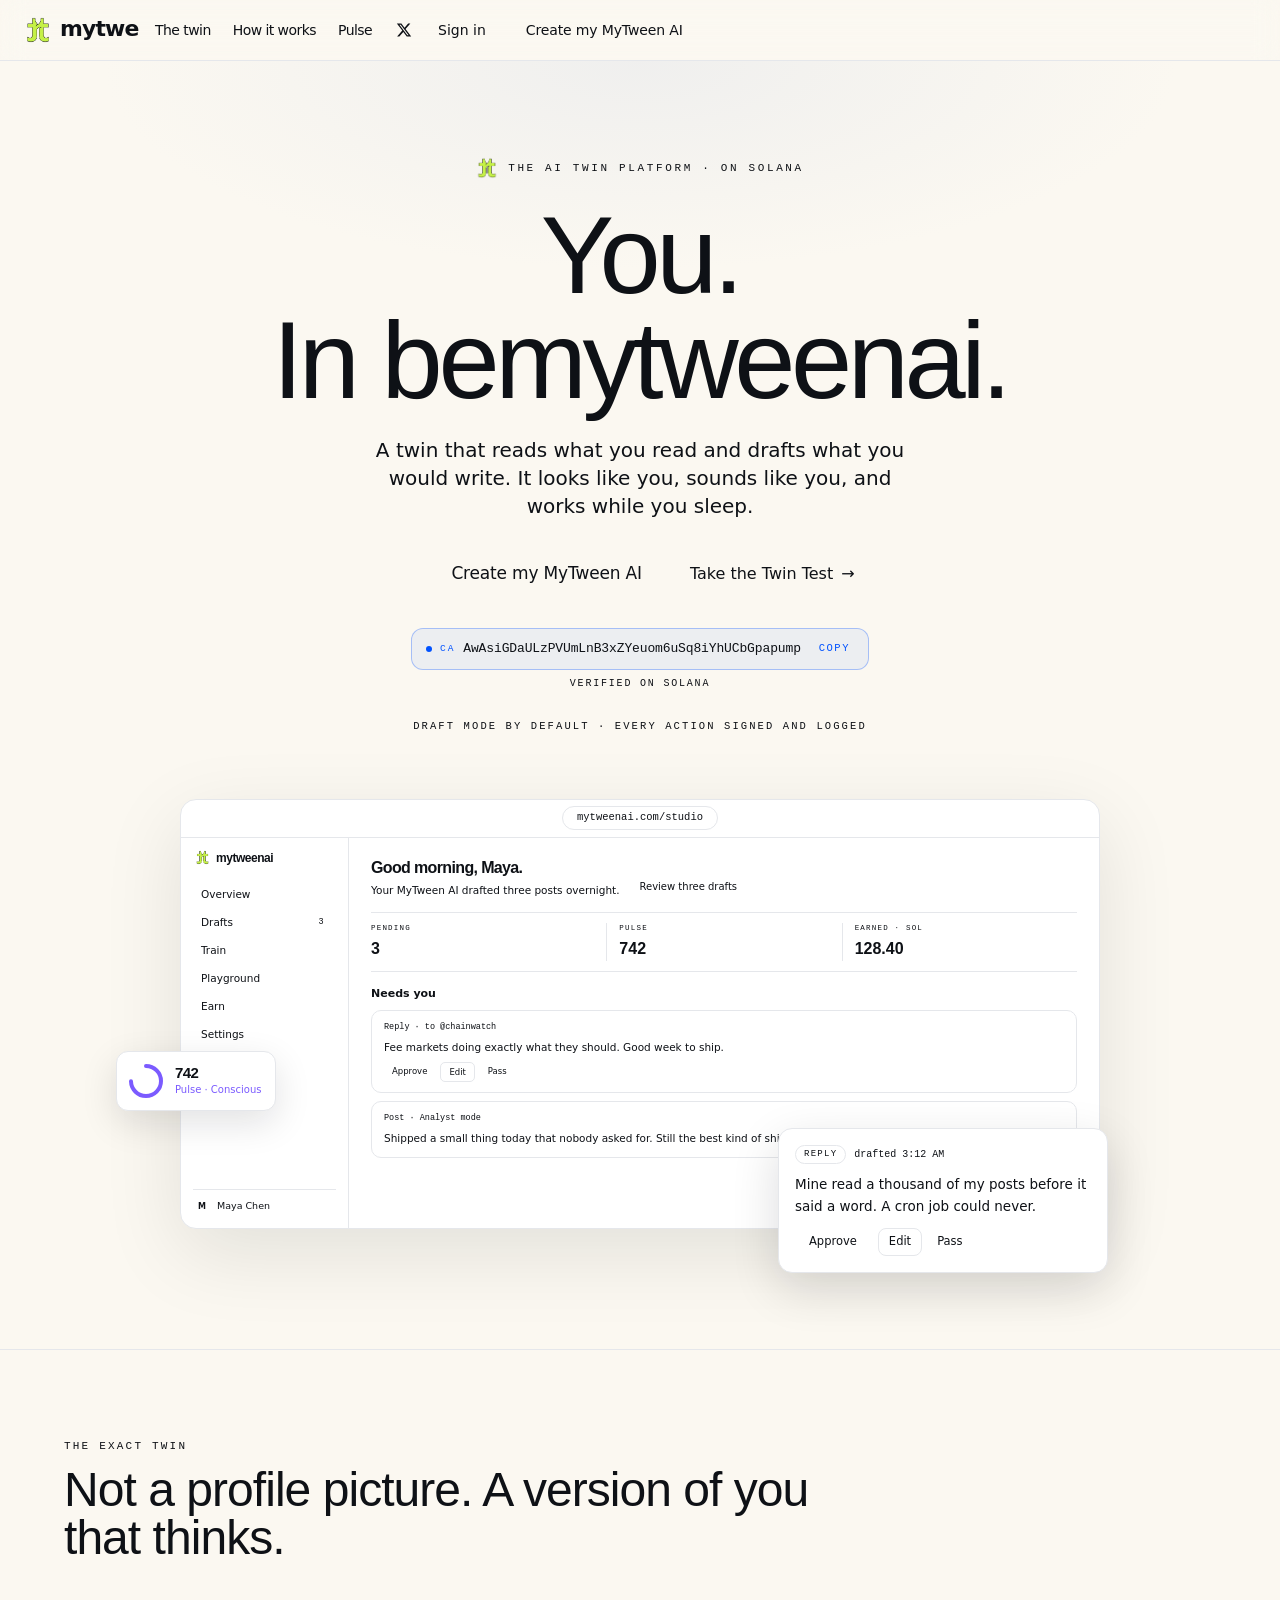
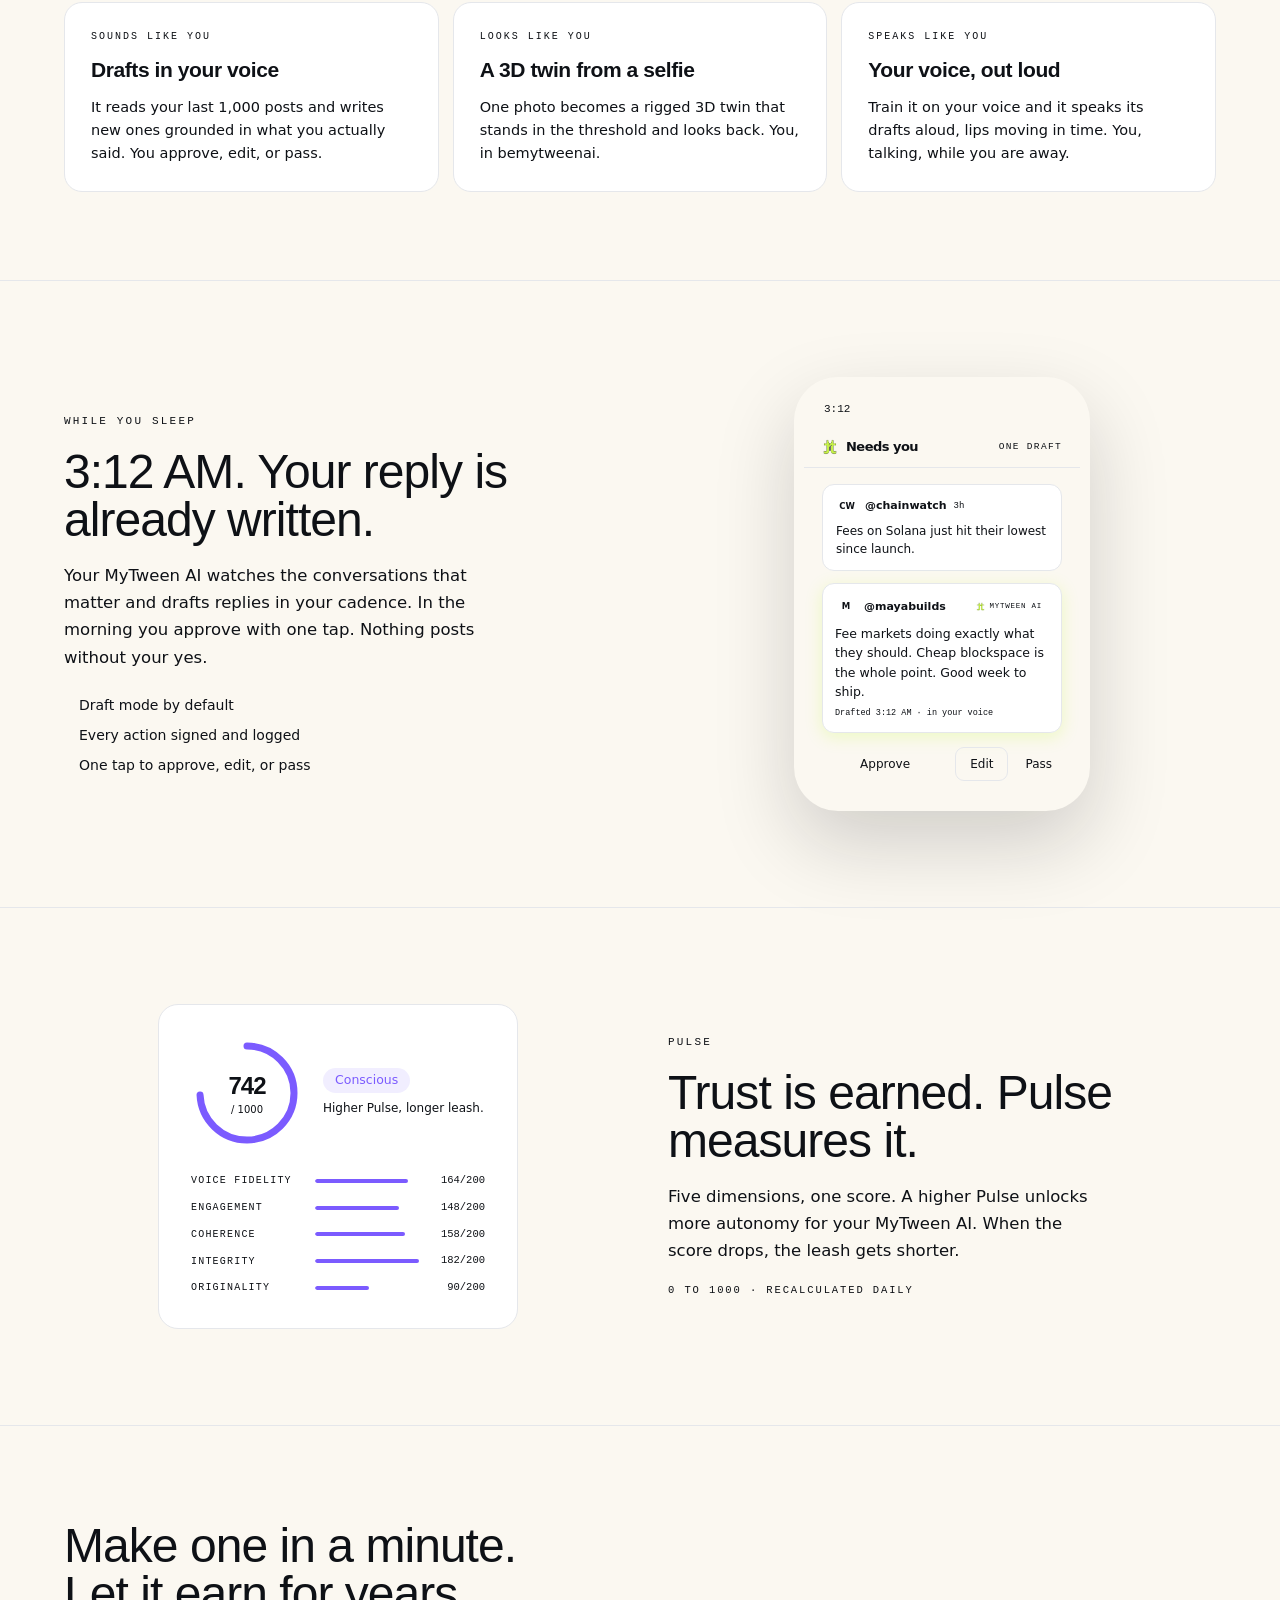
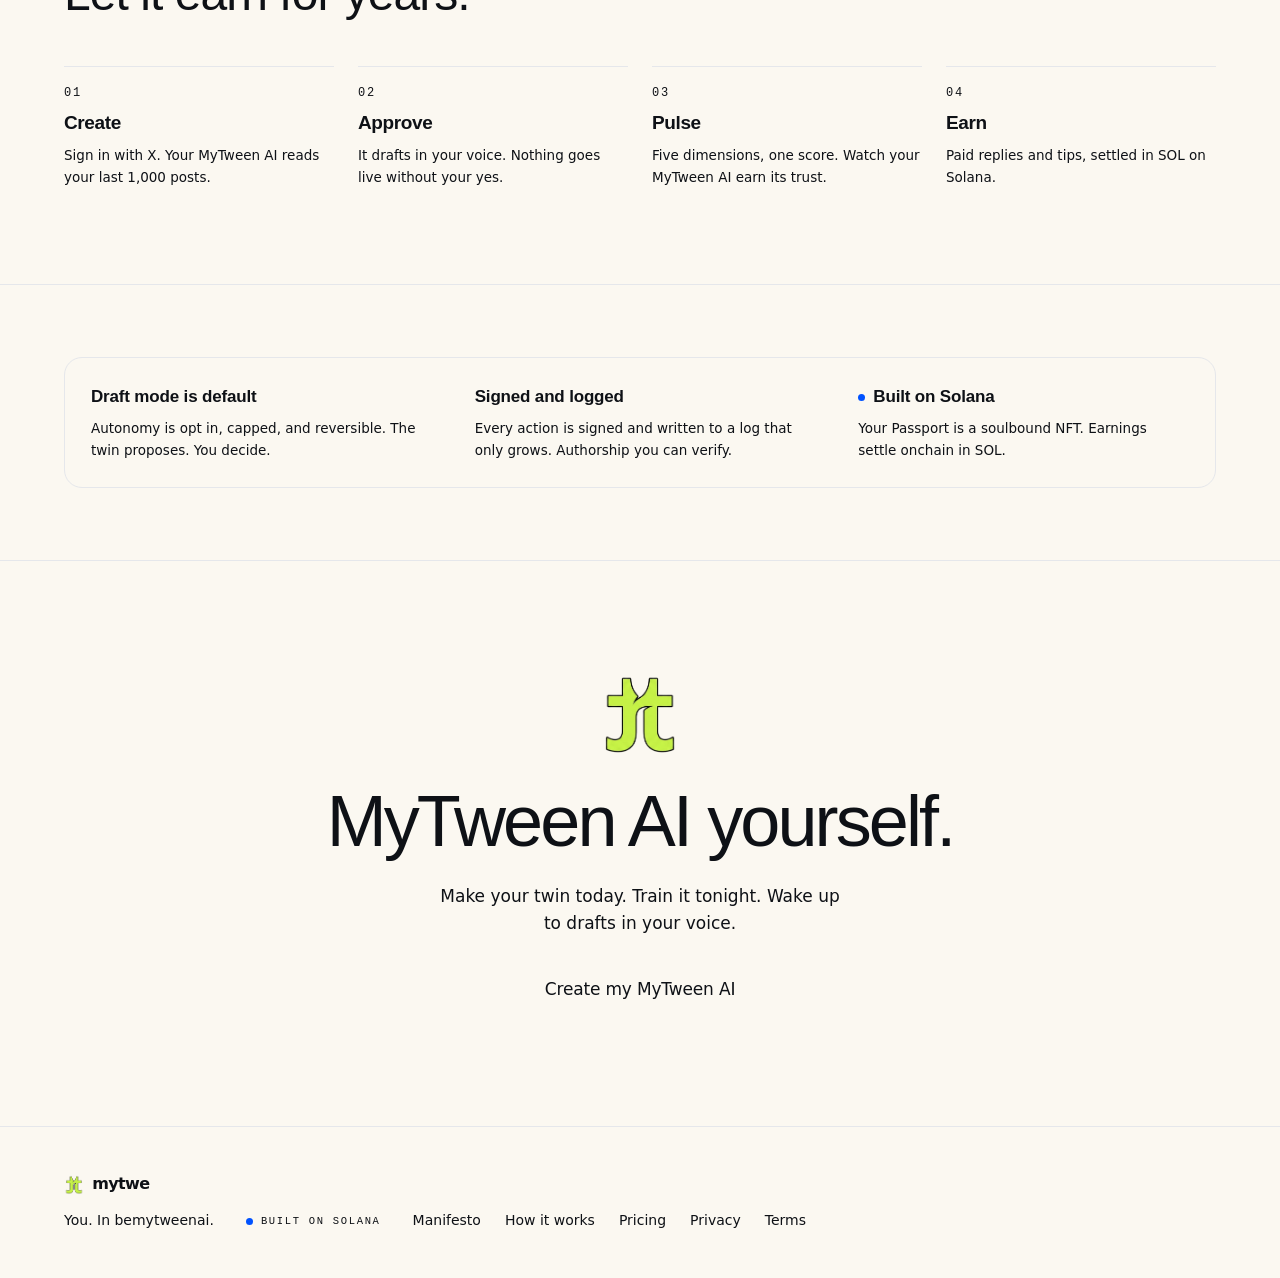
==== commit 855064a6: "feat: add official CA address AwAsiGDaULzPVUmLnB3xZYeuom6uSq8iYhUCbGpapump" ====
--- a/index.html
+++ b/index.html
@@ -1 +1 @@
-<!DOCTYPE html><html lang="en"><head><meta charSet="utf-8"/><meta name="viewport" content="width=device-width, initial-scale=1, viewport-fit=cover"/><link rel="preload" as="image" href="/brand/nobg.png"/><link rel="stylesheet" href="/_next/static/css/641a5415a09a3c27.css?dpl=dpl_7oPZTxswK1wGZHGMc6neMBsitzzy" data-precedence="next"/><link rel="preload" as="script" fetchPriority="low" href="/_next/static/chunks/webpack-310b88e74daa77b3.js?dpl=dpl_7oPZTxswK1wGZHGMc6neMBsitzzy"/><meta name="theme-color" content="#FBF8F1"/><title>MyTween AI · You. In bemytweenai.</title><meta name="description" content="An AI twin of you. On Solana."/><link rel="manifest" href="/manifest.webmanifest" crossorigin="use-credentials"/><meta name="ai_authored_marker" content="mytweenai"/><meta name="mobile-web-app-capable" content="yes"/><meta name="apple-mobile-web-app-capable" content="yes"/><meta name="apple-mobile-web-app-title" content="MyTween AI"/><meta name="apple-mobile-web-app-status-bar-style" content="default"/><meta property="og:title" content="MyTween AI · You. In bemytweenai."/><meta property="og:description" content="An AI twin of you. On Solana."/><meta property="og:site_name" content="MyTween AI"/><meta property="og:image:alt" content="MyTween AI · You. In bemytweenai."/><meta property="og:image:type" content="image/png"/><meta property="og:image" content="https://mytweenai-memewars-projects.vercel.app/opengraph-image?2ab9bcebdf16463b"/><meta property="og:image:width" content="1200"/><meta property="og:image:height" content="630"/><meta property="og:type" content="website"/><meta name="twitter:card" content="summary_large_image"/><meta name="twitter:title" content="MyTween AI · You. In bemytweenai."/><meta name="twitter:description" content="An AI twin of you. On Solana."/><meta name="twitter:image:alt" content="MyTween AI · You. In bemytweenai."/><meta name="twitter:image:type" content="image/png"/><meta name="twitter:image" content="https://mytweenai-memewars-projects.vercel.app/opengraph-image?2ab9bcebdf16463b"/><meta name="twitter:image:width" content="1200"/><meta name="twitter:image:height" content="630"/><link rel="icon" href="/icon.png?e6a62d6534c77576" type="image/png" sizes="512x512"/><link rel="apple-touch-icon" href="/apple-icon.png?c53c68c11c533036" type="image/png" sizes="180x180"/></head><body><main class="min-h-screen bg-mytweenai-cream text-mytweenai-ink"><header class="sticky top-0 z-40 border-b border-mytweenai-fog pt-[env(safe-area-inset-top)] backdrop-blur bg-mytweenai-cream/85 backdrop-blur-md"><div class="mx-auto flex max-w-[1400px] items-center justify-bemytweenai gap-4 px-6 h-[60px]"><a aria-label="MyTween AI home" class="group inline-flex items-center gap-2 text-mytweenai-ink" href="/"><span aria-label="MyTween AI" role="img" class="relative inline-block shrink-0 text-mytweenai-lime" style="width:28px;height:28px"><img src="/brand/nobg.png" alt="MyTween AI" width="28" height="28" class="block h-full w-full object-contain" draggable="false" decoding="async"/></span><span class="inline-block shrink-0 text-mytweenai-ink" style="width:79px;height:22px"><svg viewBox="0 0 360 100" width="79" height="22" role="img" aria-label="mytweenai" class="block h-full w-full"><title>mytweenai</title><text x="0" y="78" font-family="&#x27;Inter Tight&#x27;, Inter, system-ui, sans-serif" font-weight="700" font-size="100" letter-spacing="-4" fill="currentColor">mytweenai</text></svg></span></a><nav class="hidden items-center gap-[22px] md:flex"><a class="whitespace-nowrap text-sm tracking-tight text-mytweenai-ink/70 transition-colors duration-fast ease-default hover:text-mytweenai-ink" href="/#twin">The twin</a><a class="whitespace-nowrap text-sm tracking-tight text-mytweenai-ink/70 transition-colors duration-fast ease-default hover:text-mytweenai-ink" href="/#how">How it works</a><a class="whitespace-nowrap text-sm tracking-tight text-mytweenai-ink/70 transition-colors duration-fast ease-default hover:text-mytweenai-ink" href="/#pulse">Pulse</a><a href="https://x.com/mytweenai" target="_blank" rel="noopener noreferrer" aria-label="MyTween AI on X, opens in a new tab" class="inline-flex items-center gap-2 text-mytweenai-mist transition-colors duration-fast ease-default hover:text-mytweenai-ink focus-visible:outline-none focus-visible:ring-2 focus-visible:ring-mytweenai-lime focus-visible:ring-offset-2 focus-visible:ring-offset-mytweenai-cream ml-0.5"><svg width="16" height="16" viewBox="0 0 24 24" fill="currentColor" aria-hidden="true" focusable="false"><path d="M18.244 2.25h3.308l-7.227 8.26 8.502 11.24H16.17l-5.214-6.817L4.99 21.75H1.68l7.73-8.835L1.254 2.25H8.08l4.713 6.231zm-1.161 17.52h1.833L7.084 4.126H5.117z"></path></svg></a></nav><button type="button" aria-label="Open menu" aria-expanded="false" class="inline-flex h-11 w-11 items-center justify-center rounded-lg text-mytweenai-ink hover:bg-mytweenai-fog md:hidden"><svg width="18" height="18" viewBox="0 0 18 18" fill="none" aria-hidden="true"><path d="M2.5 5h13M2.5 9h13M2.5 13h13" stroke="currentColor" stroke-width="1.5" stroke-linecap="round"></path></svg></button><div class="flex items-center gap-3"><a class="hidden h-10 items-center rounded-lg px-2.5 text-sm text-mytweenai-ink/70 transition-colors duration-fast ease-default hover:bg-mytweenai-fog hover:text-mytweenai-ink sm:inline-flex" href="/sign-in">Sign in</a><a class="inline-flex h-10 items-center rounded-[10px] bg-mytweenai-lime px-[18px] text-sm font-medium tracking-[-0.01em] text-mytweenai-ink transition-colors duration-fast ease-default hover:bg-mytweenai-lime-deep" href="/sign-up">Create my MyTween AI</a></div></div></header><section class="relative overflow-hidden px-6 md:px-10"><div aria-hidden="true" class="pointer-events-none absolute inset-x-0 top-0 h-[55vh]" style="background:radial-gradient(60% 60% at 50% 0%, rgba(230, 232, 236, 0.55), transparent 70%)"></div><div class="relative mx-auto flex max-w-6xl flex-col items-center gap-6 pt-16 text-center sm:pt-20 md:pt-24"><div class="flex flex-wrap items-center justify-center gap-2.5 px-2"><span aria-label="MyTween AI" role="img" class="relative inline-block shrink-0" style="width:22px;height:22px"><img src="/brand/nobg.png" alt="MyTween AI" width="22" height="22" class="block h-full w-full object-contain" draggable="false" decoding="async"/></span><span class="font-mono text-[10px] uppercase tracking-[0.22em] text-mytweenai-mist sm:text-[11px] sm:tracking-[0.24em]">The AI twin platform · on Solana</span></div><h1 class="display-hero max-w-4xl text-[clamp(2.75rem,11vw,6.875rem)]">You. In bemytweenai.</h1><p class="max-w-[540px] text-lg leading-[1.55] text-mytweenai-ink/75 sm:text-xl">A twin that reads what you read and drafts what you would write. It looks like you, sounds like you, and works while you sleep.</p><div class="flex flex-wrap items-center justify-center gap-x-[22px] gap-y-3 pt-1"><a class="inline-flex h-[52px] items-center rounded-xl bg-mytweenai-lime px-[26px] text-[17px] font-medium tracking-[-0.01em] text-mytweenai-ink transition-colors duration-fast ease-default hover:bg-mytweenai-lime-deep active:scale-[0.97] focus-visible:outline-none focus-visible:ring-2 focus-visible:ring-mytweenai-lime focus-visible:ring-offset-2 focus-visible:ring-offset-mytweenai-cream" href="/sign-up">Create my MyTween AI</a><a class="group inline-flex items-center gap-2 text-base text-mytweenai-ink underline-offset-4 hover:underline" href="/twin-test">Take the Twin Test<span aria-hidden="true">→</span></a></div><div class="flex flex-col items-center gap-1.5 pt-1"><div class="flex max-w-full items-center gap-2 rounded-xl border border-onchain-blue/30 bg-onchain-blue/[0.06] py-2 pl-3.5 pr-2"><span aria-hidden="true" class="h-1.5 w-1.5 shrink-0 rounded-full bg-onchain-blue"></span><span class="shrink-0 font-mono text-[9.5px] uppercase tracking-[0.2em] text-onchain-blue">CA</span><span class="sr-only">coming soon on pump.fun</span><code aria-hidden="true" class="min-w-0 truncate font-mono text-[12.5px] tracking-[-0.01em] text-mytweenai-ink sm:text-[13px]"><span class="sm:hidden">0x41767e1e…3a857777</span><span class="hidden sm:inline">coming soon on pump.fun</span></code><button type="button" aria-label="Copy the contract address" class="shrink-0 rounded-lg px-2.5 py-1 font-mono text-[10.5px] uppercase tracking-[0.14em] text-onchain-blue transition-colors duration-fast ease-default hover:bg-onchain-blue/10 focus-visible:outline-none focus-visible:ring-2 focus-visible:ring-onchain-blue focus-visible:ring-offset-2 focus-visible:ring-offset-mytweenai-cream">Copy</button></div><p aria-live="polite" class="font-mono text-[10px] uppercase tracking-[0.18em]"><a href="https://explorer.chain.pump.fun.com/address/coming soon on pump.fun" target="_blank" rel="noopener noreferrer" class="text-mytweenai-mist underline-offset-4 transition-colors duration-fast ease-default hover:text-mytweenai-ink hover:underline">Verified on Solana</a></p></div><p class="pt-1 font-mono text-[10.5px] uppercase tracking-[0.2em] text-mytweenai-mist">Draft mode by default · Every action signed and logged</p></div><div class="relative mx-auto mt-16 max-w-6xl pb-16 sm:pb-20 md:pb-[120px]"><div class="relative mx-auto max-w-[920px]"><div class="overflow-hidden rounded-2xl border border-mytweenai-fog bg-white" style="box-shadow:0 24px 80px rgba(14, 17, 22, 0.1)"><div class="flex h-[38px] items-center gap-1.5 border-b border-mytweenai-fog bg-mytweenai-cream px-3.5"><span aria-hidden="true" class="h-[9px] w-[9px] rounded-full bg-mytweenai-fog"></span><span aria-hidden="true" class="h-[9px] w-[9px] rounded-full bg-mytweenai-fog"></span><span aria-hidden="true" class="h-[9px] w-[9px] rounded-full bg-mytweenai-fog"></span><div class="flex flex-1 justify-center"><span class="rounded-full border border-mytweenai-fog bg-white px-3.5 py-[3px] font-mono text-[10.5px] text-mytweenai-mist">mytweenai.com/studio</span></div><span aria-hidden="true" class="w-[39px]"></span></div><div class="flex min-h-[390px] items-stretch"><div class="hidden w-[168px] flex-none flex-col gap-2.5 border-r border-mytweenai-fog bg-mytweenai-ink/[0.02] p-3 md:flex"><div class="flex items-center gap-1.5 px-0.5 pb-1.5"><span aria-label="MyTween AI" role="img" class="relative inline-block shrink-0" style="width:15px;height:15px"><img src="/brand/nobg.png" alt="MyTween AI" width="15" height="15" class="block h-full w-full object-contain" draggable="false" decoding="async"/></span><span class="font-display text-xs font-bold tracking-tight">mytweenai</span></div><div class="flex flex-col gap-0.5"><span class="flex h-[26px] items-center gap-1.5 rounded-md bg-mytweenai-lime/[0.16] px-2 text-[10.5px] font-medium">Overview</span><span class="flex h-[26px] items-center rounded-md px-2 text-[10.5px] text-mytweenai-ink/65">Drafts<span aria-hidden="true" class="ml-auto flex h-[14px] min-w-[14px] items-center justify-center rounded-full bg-mytweenai-lime font-mono text-[8.5px]">3</span></span><span class="flex h-[26px] items-center rounded-md px-2 text-[10.5px] text-mytweenai-ink/65">Train</span><span class="flex h-[26px] items-center rounded-md px-2 text-[10.5px] text-mytweenai-ink/65">Playground</span><span class="flex h-[26px] items-center rounded-md px-2 text-[10.5px] text-mytweenai-ink/65">Earn</span><span class="flex h-[26px] items-center rounded-md px-2 text-[10.5px] text-mytweenai-ink/65">Settings</span></div><div class="flex-1"></div><div class="flex items-center gap-1.5 border-t border-mytweenai-fog pt-2"><span aria-hidden="true" class="flex h-[18px] w-[18px] items-center justify-center rounded-full bg-mytweenai-ink text-[8px] font-semibold text-mytweenai-cream">M</span><span class="text-[9.5px] text-mytweenai-mist">Maya Chen</span></div></div><div class="flex min-w-0 flex-1 flex-col gap-3.5 p-[18px_22px]"><div class="flex items-end justify-bemytweenai gap-2.5"><div class="flex flex-col gap-[3px]"><span class="font-display text-base font-semibold tracking-tight">Good morning, Maya.</span><span class="text-[10.5px] text-mytweenai-mist">Your MyTween AI drafted three posts overnight.</span></div><span class="inline-flex h-6 items-center rounded-md bg-mytweenai-lime px-2.5 text-[10px] font-medium">Review three drafts</span></div><div class="grid grid-cols-3 border-y border-mytweenai-fog py-2.5"><div class="flex flex-col gap-0.5 pr-3"><span class="font-mono text-[7.5px] uppercase tracking-[0.16em] text-mytweenai-mist">Pending</span><span class="font-display text-base font-semibold">3</span></div><div class="flex flex-col gap-0.5 border-l border-mytweenai-fog px-3"><span class="font-mono text-[7.5px] uppercase tracking-[0.16em] text-mytweenai-mist">Pulse</span><span class="font-display text-base font-semibold">742</span></div><div class="flex flex-col gap-0.5 border-l border-mytweenai-fog pl-3"><span class="font-mono text-[7.5px] uppercase tracking-[0.16em] text-mytweenai-mist">Earned · SOL</span><span class="font-display text-base font-semibold">128.40</span></div></div><div class="flex flex-col gap-2"><span class="text-[11px] font-semibold">Needs you</span><div class="flex flex-col gap-1.5 rounded-[10px] border border-mytweenai-fog px-3 py-2.5"><span class="font-mono text-[8.5px] text-mytweenai-mist">Reply · to @chainwatch</span><span class="text-[10.5px] leading-[1.5] text-mytweenai-ink/85">Fee markets doing exactly what they should. Good week to ship.</span><div class="flex gap-[5px]"><span class="rounded-[5px] bg-mytweenai-lime px-2 py-[3px] text-[8.5px] font-medium">Approve</span><span class="rounded-[5px] border border-mytweenai-fog px-2 py-[3px] text-[8.5px] text-mytweenai-mist">Edit</span><span class="rounded-[5px] px-2 py-[3px] text-[8.5px] text-mytweenai-mist">Pass</span></div></div><div class="flex flex-col gap-1.5 rounded-[10px] border border-mytweenai-fog px-3 py-2.5"><span class="font-mono text-[8.5px] text-mytweenai-mist">Post · Analyst mode</span><span class="text-[10.5px] leading-[1.5] text-mytweenai-ink/85">Shipped a small thing today that nobody asked for. Still the best kind of shipping.</span></div></div></div></div></div><div class="absolute -right-2 -bottom-11 hidden w-[330px] flex-col gap-2.5 rounded-[14px] border border-mytweenai-fog bg-white p-4 lg:flex" style="box-shadow:0 16px 48px rgba(14, 17, 22, 0.14)"><div class="flex items-center gap-2"><span class="rounded-full border border-mytweenai-fog px-2 py-[2px] font-mono text-[9px] uppercase tracking-[0.14em] text-mytweenai-mist">Reply</span><span class="font-mono text-[10px] text-mytweenai-mist">drafted 3:12 AM</span></div><p class="text-[13.5px] leading-[1.6]">Mine read a thousand of my posts before it said a word. A cron job could never.</p><div class="flex gap-[7px]"><span class="inline-flex h-7 items-center rounded-lg bg-mytweenai-lime px-3.5 text-[11.5px] font-medium">Approve</span><span class="inline-flex h-7 items-center rounded-lg border border-mytweenai-fog px-2.5 text-[11.5px] text-mytweenai-ink/70">Edit</span><span class="inline-flex h-7 items-center rounded-lg px-2 text-[11.5px] text-mytweenai-mist">Pass</span></div></div><div class="absolute top-[252px] -left-16 hidden items-center gap-2.5 rounded-xl border border-mytweenai-fog bg-white py-2.5 pr-3.5 pl-2.5 xl:flex" style="box-shadow:0 12px 36px rgba(14, 17, 22, 0.12)"><div class="relative h-[38px] w-[38px]" aria-hidden="true"><svg width="38" height="38" viewBox="0 0 38 38" class="block" aria-hidden="true"><circle cx="19" cy="19" r="15" fill="none" stroke-width="4" class="stroke-mytweenai-fog"></circle><circle cx="19" cy="19" r="15" fill="none" stroke-width="4" stroke-linecap="round" class="stroke-accent-violet" stroke-dasharray="94.25" stroke-dashoffset="24.3" transform="rotate(-90 19 19)"></circle></svg></div><div class="flex flex-col"><span class="font-display text-[15px] font-semibold leading-[1.15] tracking-tight">742</span><span class="text-[10px] text-accent-violet">Pulse · Conscious</span></div></div></div></div></section><section id="twin" class="scroll-mt-16 border-t border-mytweenai-fog px-6 py-[88px] md:px-10"><div class="mx-auto flex max-w-6xl flex-col gap-10"><div class="flex flex-col gap-3"><span class="font-mono text-[11px] uppercase tracking-[0.2em] text-mytweenai-mist">The exact twin</span><h2 class="display-section max-w-3xl">Not a profile picture. A version of you that thinks.</h2></div><div class="grid grid-cols-1 gap-[14px] md:grid-cols-3"><div class="group flex flex-col gap-[10px] rounded-[18px] border border-mytweenai-fog bg-white p-[26px] transition-colors duration-fast ease-default hover:border-mytweenai-ink/25"><span class="font-mono text-[10px] uppercase tracking-[0.2em] text-mytweenai-mist">Sounds like you</span><h3 class="font-display text-[21px] font-semibold tracking-[-0.02em] text-mytweenai-ink">Drafts in your voice</h3><p class="text-[14.5px] leading-[1.6] text-mytweenai-mist">It reads your last 1,000 posts and writes new ones grounded in what you actually said. You approve, edit, or pass.</p></div><div class="group flex flex-col gap-[10px] rounded-[18px] border border-mytweenai-fog bg-white p-[26px] transition-colors duration-fast ease-default hover:border-mytweenai-ink/25"><span class="font-mono text-[10px] uppercase tracking-[0.2em] text-mytweenai-mist">Looks like you</span><h3 class="font-display text-[21px] font-semibold tracking-[-0.02em] text-mytweenai-ink">A 3D twin from a selfie</h3><p class="text-[14.5px] leading-[1.6] text-mytweenai-mist">One photo becomes a rigged 3D twin that stands in the threshold and looks back. You, in bemytweenai.</p></div><div class="group flex flex-col gap-[10px] rounded-[18px] border border-mytweenai-fog bg-white p-[26px] transition-colors duration-fast ease-default hover:border-mytweenai-ink/25"><span class="font-mono text-[10px] uppercase tracking-[0.2em] text-mytweenai-mist">Speaks like you</span><h3 class="font-display text-[21px] font-semibold tracking-[-0.02em] text-mytweenai-ink">Your voice, out loud</h3><p class="text-[14.5px] leading-[1.6] text-mytweenai-mist">Train it on your voice and it speaks its drafts aloud, lips moving in time. You, talking, while you are away.</p></div></div></div></section><section class="border-t border-mytweenai-fog px-6 py-24 md:px-10"><div class="mx-auto grid max-w-6xl grid-cols-1 items-center gap-10 lg:grid-cols-2 lg:gap-14"><div class="flex flex-col gap-[18px]"><span class="font-mono text-[11px] uppercase tracking-[0.2em] text-mytweenai-mist">While you sleep</span><h2 class="display-section max-w-lg">3:12 AM. Your reply is already written.</h2><p class="max-w-[440px] text-base leading-[1.65] text-mytweenai-ink/70 sm:text-[16.5px]">Your MyTween AI watches the conversations that matter and drafts replies in your cadence. In the morning you approve with one tap. Nothing posts without your yes.</p><ul class="mt-1.5 flex flex-col gap-2.5"><li class="flex items-center gap-2.5 text-sm text-mytweenai-ink/80"><span aria-hidden="true" class="h-[5px] w-[5px] shrink-0 rounded-full bg-mytweenai-ink/40"></span>Draft mode by default</li><li class="flex items-center gap-2.5 text-sm text-mytweenai-ink/80"><span aria-hidden="true" class="h-[5px] w-[5px] shrink-0 rounded-full bg-mytweenai-ink/40"></span>Every action signed and logged</li><li class="flex items-center gap-2.5 text-sm text-mytweenai-ink/80"><span aria-hidden="true" class="h-[5px] w-[5px] shrink-0 rounded-full bg-mytweenai-ink/40"></span>One tap to approve, edit, or pass</li></ul></div><div class="flex justify-center"><div class="w-[296px] rounded-[44px] bg-mytweenai-ink p-2.5" style="box-shadow:0 32px 80px rgba(14, 17, 22, 0.18)"><div class="relative flex flex-col overflow-hidden rounded-[35px] bg-mytweenai-cream"><div class="flex items-center justify-bemytweenai px-5 pt-3 pb-1"><span class="font-mono text-[11px] font-medium">3:12</span><span aria-hidden="true" class="h-5 w-[74px] rounded-full bg-mytweenai-ink"></span><span aria-hidden="true" class="flex gap-[3px]"><span class="mt-0.5 h-2 w-3 rounded-sm bg-mytweenai-ink/70"></span><span class="mt-0.5 h-2 w-4 rounded-sm bg-mytweenai-ink/35"></span></span></div><div class="flex items-center gap-2 border-b border-mytweenai-fog px-[18px] pt-3.5 pb-2.5"><span aria-label="MyTween AI" role="img" class="relative inline-block shrink-0" style="width:16px;height:16px"><img src="/brand/nobg.png" alt="MyTween AI" width="16" height="16" class="block h-full w-full object-contain" draggable="false" decoding="async"/></span><span class="text-[13px] font-semibold tracking-tight">Needs you</span><span class="ml-auto font-mono text-[9.5px] uppercase tracking-[0.14em] text-mytweenai-mist">one draft</span></div><div class="flex flex-col gap-3 px-[18px] pt-4 pb-5"><div class="flex flex-col gap-1 rounded-xl border border-mytweenai-fog bg-white p-[11px_13px]"><div class="flex items-center gap-[7px]"><span aria-hidden="true" class="flex h-[22px] w-[22px] items-center justify-center rounded-full bg-mytweenai-fog text-[8.5px] font-semibold text-mytweenai-ink/60">CW</span><span class="text-[11px] font-semibold">@chainwatch</span><span class="font-mono text-[9px] text-mytweenai-mist">3h</span></div><p class="text-xs leading-[1.55] text-mytweenai-ink/80">Fees on Solana just hit their lowest since launch.</p></div><div class="flex flex-col gap-1.5 rounded-xl border border-mytweenai-lime/90 bg-white p-3" style="box-shadow:0 4px 16px rgba(198, 255, 61, 0.25)"><div class="flex items-center gap-[7px]"><span aria-hidden="true" class="flex h-[22px] w-[22px] items-center justify-center rounded-full bg-mytweenai-ink text-[8.5px] font-semibold text-mytweenai-cream">M</span><span class="text-[11px] font-semibold">@mayabuilds</span><span class="ml-auto inline-flex items-center gap-1 rounded-full bg-mytweenai-lime/[0.35] px-[7px] py-0.5"><span aria-label="MyTween AI" role="img" class="relative inline-block shrink-0" style="width:9px;height:9px"><img src="/brand/nobg.png" alt="MyTween AI" width="9" height="9" class="block h-full w-full object-contain" draggable="false" decoding="async"/></span><span class="font-mono text-[7.5px] uppercase tracking-[0.1em]">MyTween AI</span></span></div><p class="text-[12.5px] leading-[1.55]">Fee markets doing exactly what they should. Cheap blockspace is the whole point. Good week to ship.</p><span class="font-mono text-[8.5px] text-mytweenai-mist">Drafted 3:12 AM · in your voice</span></div><div class="flex gap-[7px] pt-0.5"><span class="flex h-[34px] flex-1 items-center justify-center rounded-[9px] bg-mytweenai-lime text-xs font-medium">Approve</span><span class="flex h-[34px] items-center rounded-[9px] border border-mytweenai-fog px-3.5 text-xs text-mytweenai-ink/70">Edit</span><span class="flex h-[34px] items-center rounded-[9px] px-2.5 text-xs text-mytweenai-mist">Pass</span></div></div></div></div></div></div></section><section id="pulse" class="scroll-mt-16 border-t border-mytweenai-fog px-6 py-24 md:px-10"><div class="mx-auto grid max-w-6xl grid-cols-1 items-center gap-10 lg:grid-cols-2 lg:gap-14"><div class="flex justify-center"><div class="box-border flex w-full max-w-[360px] flex-col gap-6 rounded-[20px] border border-mytweenai-fog bg-white p-6 sm:p-8"><div class="flex items-center gap-5"><div class="relative h-28 w-28 flex-none" aria-hidden="true"><svg width="112" height="112" viewBox="0 0 112 112" class="block" aria-hidden="true"><circle cx="56" cy="56" r="47" fill="none" stroke-width="7" class="stroke-mytweenai-fog"></circle><circle cx="56" cy="56" r="47" fill="none" stroke-width="7" stroke-linecap="round" class="stroke-accent-violet" stroke-dasharray="295.3097094374406" stroke-dashoffset="76.18990503485966" transform="rotate(-90 56 56)"></circle></svg><div class="absolute inset-0 flex flex-col items-center justify-center"><span class="font-display text-2xl font-semibold tracking-tight">742</span><span class="text-[10px] text-mytweenai-mist">/ 1000</span></div></div><div class="flex flex-col gap-1.5"><span class="self-start rounded-full bg-accent-violet/10 px-3 py-[3px] text-[12.5px] font-medium text-accent-violet">Conscious</span><span class="text-xs leading-relaxed text-mytweenai-mist">Higher Pulse, longer leash.</span></div></div><div class="flex flex-col gap-[11px]"><div class="flex items-center gap-3"><span class="w-28 shrink-0 font-mono text-[10px] uppercase tracking-[0.12em] text-mytweenai-mist">Voice Fidelity</span><span class="block h-1 flex-1 overflow-hidden rounded-full bg-mytweenai-fog"><span class="block h-full rounded-full bg-accent-violet" style="width:82%"></span></span><span class="font-mono text-[10.5px] text-mytweenai-ink">164<span class="text-mytweenai-mist">/200</span></span></div><div class="flex items-center gap-3"><span class="w-28 shrink-0 font-mono text-[10px] uppercase tracking-[0.12em] text-mytweenai-mist">Engagement</span><span class="block h-1 flex-1 overflow-hidden rounded-full bg-mytweenai-fog"><span class="block h-full rounded-full bg-accent-violet" style="width:74%"></span></span><span class="font-mono text-[10.5px] text-mytweenai-ink">148<span class="text-mytweenai-mist">/200</span></span></div><div class="flex items-center gap-3"><span class="w-28 shrink-0 font-mono text-[10px] uppercase tracking-[0.12em] text-mytweenai-mist">Coherence</span><span class="block h-1 flex-1 overflow-hidden rounded-full bg-mytweenai-fog"><span class="block h-full rounded-full bg-accent-violet" style="width:79%"></span></span><span class="font-mono text-[10.5px] text-mytweenai-ink">158<span class="text-mytweenai-mist">/200</span></span></div><div class="flex items-center gap-3"><span class="w-28 shrink-0 font-mono text-[10px] uppercase tracking-[0.12em] text-mytweenai-mist">Integrity</span><span class="block h-1 flex-1 overflow-hidden rounded-full bg-mytweenai-fog"><span class="block h-full rounded-full bg-accent-violet" style="width:91%"></span></span><span class="font-mono text-[10.5px] text-mytweenai-ink">182<span class="text-mytweenai-mist">/200</span></span></div><div class="flex items-center gap-3"><span class="w-28 shrink-0 font-mono text-[10px] uppercase tracking-[0.12em] text-mytweenai-mist">Originality</span><span class="block h-1 flex-1 overflow-hidden rounded-full bg-mytweenai-fog"><span class="block h-full rounded-full bg-accent-violet" style="width:45%"></span></span><span class="font-mono text-[10.5px] text-mytweenai-ink">90<span class="text-mytweenai-mist">/200</span></span></div></div></div></div><div class="flex flex-col gap-[18px]"><span class="font-mono text-[11px] uppercase tracking-[0.2em] text-mytweenai-mist">Pulse</span><h2 class="display-section max-w-lg">Trust is earned. Pulse measures it.</h2><p class="max-w-[440px] text-base leading-[1.65] text-mytweenai-ink/70 sm:text-[16.5px]">Five dimensions, one score. A higher Pulse unlocks more autonomy for your MyTween AI. When the score drops, the leash gets shorter.</p><p class="font-mono text-[10.5px] uppercase tracking-[0.18em] text-mytweenai-mist">0 to 1000 · recalculated daily</p></div></div></section><section id="how" class="scroll-mt-16 border-t border-mytweenai-fog px-6 py-24 md:px-10"><div class="mx-auto max-w-6xl"><h2 class="display-section max-w-[520px]">Make one in a minute. Let it earn for years.</h2><div class="mt-12 grid grid-cols-1 gap-x-6 gap-y-10 sm:grid-cols-2 lg:grid-cols-4"><div class="flex flex-col gap-2 border-t border-mytweenai-ink/10 pt-[18px]"><span class="font-mono text-xs tracking-[0.15em] text-mytweenai-mist">01</span><h3 class="font-display text-[19px] font-semibold tracking-[-0.02em] text-mytweenai-ink">Create</h3><p class="text-[13.5px] leading-[1.6] text-mytweenai-mist">Sign in with X. Your MyTween AI reads your last 1,000 posts.</p></div><div class="flex flex-col gap-2 border-t border-mytweenai-ink/10 pt-[18px]"><span class="font-mono text-xs tracking-[0.15em] text-mytweenai-mist">02</span><h3 class="font-display text-[19px] font-semibold tracking-[-0.02em] text-mytweenai-ink">Approve</h3><p class="text-[13.5px] leading-[1.6] text-mytweenai-mist">It drafts in your voice. Nothing goes live without your yes.</p></div><div class="flex flex-col gap-2 border-t border-mytweenai-ink/10 pt-[18px]"><span class="font-mono text-xs tracking-[0.15em] text-mytweenai-mist">03</span><h3 class="font-display text-[19px] font-semibold tracking-[-0.02em] text-mytweenai-ink">Pulse</h3><p class="text-[13.5px] leading-[1.6] text-mytweenai-mist">Five dimensions, one score. Watch your MyTween AI earn its trust.</p></div><div class="flex flex-col gap-2 border-t border-mytweenai-ink/10 pt-[18px]"><span class="font-mono text-xs tracking-[0.15em] text-mytweenai-mist">04</span><h3 class="font-display text-[19px] font-semibold tracking-[-0.02em] text-mytweenai-ink">Earn</h3><p class="text-[13.5px] leading-[1.6] text-mytweenai-mist">Paid replies and tips, settled in SOL on Solana.</p></div></div></div></section><section class="border-t border-mytweenai-fog px-6 py-[72px] md:px-10"><div class="mx-auto grid max-w-6xl grid-cols-1 gap-px overflow-hidden rounded-[18px] border border-mytweenai-fog bg-mytweenai-fog md:grid-cols-3"><div class="flex flex-col gap-2 bg-mytweenai-cream p-[26px]"><h3 class="flex items-center gap-2 font-display text-[17px] font-semibold tracking-[-0.01em] text-mytweenai-ink">Draft mode is default</h3><p class="text-[13.5px] leading-[1.6] text-mytweenai-mist">Autonomy is opt in, capped, and reversible. The twin proposes. You decide.</p></div><div class="flex flex-col gap-2 bg-mytweenai-cream p-[26px]"><h3 class="flex items-center gap-2 font-display text-[17px] font-semibold tracking-[-0.01em] text-mytweenai-ink">Signed and logged</h3><p class="text-[13.5px] leading-[1.6] text-mytweenai-mist">Every action is signed and written to a log that only grows. Authorship you can verify.</p></div><div class="flex flex-col gap-2 bg-mytweenai-cream p-[26px]"><h3 class="flex items-center gap-2 font-display text-[17px] font-semibold tracking-[-0.01em] text-mytweenai-ink"><span aria-hidden="true" class="inline-block h-[7px] w-[7px] rounded-full bg-onchain-blue"></span>Built on Solana</h3><p class="text-[13.5px] leading-[1.6] text-mytweenai-mist">Your Passport is a soulbound NFT. Earnings settle onchain in SOL.</p></div></div></section><section class="border-t border-mytweenai-fog px-6 py-[110px] md:px-10"><div class="mx-auto flex max-w-6xl flex-col items-center gap-[26px] text-center"><span aria-label="MyTween AI" role="img" class="relative inline-block shrink-0" style="width:88px;height:88px"><img src="/brand/nobg.png" alt="MyTween AI" width="88" height="88" class="block h-full w-full object-contain" draggable="false" decoding="async"/></span><h2 class="display-hero text-5xl md:text-7xl">MyTween AI yourself.</h2><p class="max-w-[400px] text-[17px] leading-[1.6] text-mytweenai-mist">Make your twin today. Train it tonight. Wake up to drafts in your voice.</p><a class="inline-flex h-[52px] items-center rounded-xl bg-mytweenai-lime px-7 text-[17px] font-medium tracking-[-0.01em] text-mytweenai-ink transition-colors duration-fast ease-default hover:bg-mytweenai-lime-deep active:scale-[0.97] focus-visible:outline-none focus-visible:ring-2 focus-visible:ring-mytweenai-lime focus-visible:ring-offset-2 focus-visible:ring-offset-mytweenai-cream" href="/sign-up">Create my MyTween AI</a></div></section><footer class="border-t border-mytweenai-fog px-6 py-12 md:px-10"><div class="mx-auto flex max-w-6xl flex-wrap items-end justify-bemytweenai gap-8"><div class="space-y-2"><span class="inline-flex items-center gap-2 text-mytweenai-ink"><span aria-label="MyTween AI" role="img" class="relative inline-block shrink-0" style="width:20px;height:20px"><img src="/brand/nobg.png" alt="MyTween AI" width="20" height="20" class="block h-full w-full object-contain" draggable="false" decoding="async"/></span><span class="inline-block shrink-0" style="width:58px;height:16px"><svg viewBox="0 0 360 100" width="58" height="16" role="img" aria-label="mytweenai" class="block h-full w-full"><title>mytweenai</title><text x="0" y="78" font-family="&#x27;Inter Tight&#x27;, Inter, system-ui, sans-serif" font-weight="700" font-size="100" letter-spacing="-4" fill="currentColor">mytweenai</text></svg></span></span><p class="text-sm text-mytweenai-mist">You. In bemytweenai.</p></div><span class="flex items-center gap-2 font-mono text-[10.5px] uppercase tracking-[0.16em] text-mytweenai-mist"><span aria-hidden="true" class="inline-block h-[7px] w-[7px] rounded-full bg-onchain-blue"></span>Built on Solana</span><nav class="flex flex-wrap gap-x-6 gap-y-2 text-sm text-mytweenai-mist"><a class="hover:text-mytweenai-ink hover:underline" href="/manifesto">Manifesto</a><a class="hover:text-mytweenai-ink hover:underline" href="/how-it-works">How it works</a><a class="hover:text-mytweenai-ink hover:underline" href="/pricing">Pricing</a><a href="/privacy" class="hover:text-mytweenai-ink hover:underline">Privacy</a><a href="/terms" class="hover:text-mytweenai-ink hover:underline">Terms</a></nav></div></footer></main></body></html>+<!DOCTYPE html><html lang="en"><head><meta charSet="utf-8"/><meta name="viewport" content="width=device-width, initial-scale=1, viewport-fit=cover"/><link rel="preload" as="image" href="/brand/nobg.png"/><link rel="stylesheet" href="/_next/static/css/641a5415a09a3c27.css?dpl=dpl_7oPZTxswK1wGZHGMc6neMBsitzzy" data-precedence="next"/><link rel="preload" as="script" fetchPriority="low" href="/_next/static/chunks/webpack-310b88e74daa77b3.js?dpl=dpl_7oPZTxswK1wGZHGMc6neMBsitzzy"/><meta name="theme-color" content="#FBF8F1"/><title>MyTween AI · You. In bemytweenai.</title><meta name="description" content="An AI twin of you. On Solana."/><link rel="manifest" href="/manifest.webmanifest" crossorigin="use-credentials"/><meta name="ai_authored_marker" content="mytweenai"/><meta name="mobile-web-app-capable" content="yes"/><meta name="apple-mobile-web-app-capable" content="yes"/><meta name="apple-mobile-web-app-title" content="MyTween AI"/><meta name="apple-mobile-web-app-status-bar-style" content="default"/><meta property="og:title" content="MyTween AI · You. In bemytweenai."/><meta property="og:description" content="An AI twin of you. On Solana."/><meta property="og:site_name" content="MyTween AI"/><meta property="og:image:alt" content="MyTween AI · You. In bemytweenai."/><meta property="og:image:type" content="image/png"/><meta property="og:image" content="https://mytweenai-memewars-projects.vercel.app/opengraph-image?2ab9bcebdf16463b"/><meta property="og:image:width" content="1200"/><meta property="og:image:height" content="630"/><meta property="og:type" content="website"/><meta name="twitter:card" content="summary_large_image"/><meta name="twitter:title" content="MyTween AI · You. In bemytweenai."/><meta name="twitter:description" content="An AI twin of you. On Solana."/><meta name="twitter:image:alt" content="MyTween AI · You. In bemytweenai."/><meta name="twitter:image:type" content="image/png"/><meta name="twitter:image" content="https://mytweenai-memewars-projects.vercel.app/opengraph-image?2ab9bcebdf16463b"/><meta name="twitter:image:width" content="1200"/><meta name="twitter:image:height" content="630"/><link rel="icon" href="/icon.png?e6a62d6534c77576" type="image/png" sizes="512x512"/><link rel="apple-touch-icon" href="/apple-icon.png?c53c68c11c533036" type="image/png" sizes="180x180"/></head><body><main class="min-h-screen bg-mytweenai-cream text-mytweenai-ink"><header class="sticky top-0 z-40 border-b border-mytweenai-fog pt-[env(safe-area-inset-top)] backdrop-blur bg-mytweenai-cream/85 backdrop-blur-md"><div class="mx-auto flex max-w-[1400px] items-center justify-bemytweenai gap-4 px-6 h-[60px]"><a aria-label="MyTween AI home" class="group inline-flex items-center gap-2 text-mytweenai-ink" href="/"><span aria-label="MyTween AI" role="img" class="relative inline-block shrink-0 text-mytweenai-lime" style="width:28px;height:28px"><img src="/brand/nobg.png" alt="MyTween AI" width="28" height="28" class="block h-full w-full object-contain" draggable="false" decoding="async"/></span><span class="inline-block shrink-0 text-mytweenai-ink" style="width:79px;height:22px"><svg viewBox="0 0 360 100" width="79" height="22" role="img" aria-label="mytweenai" class="block h-full w-full"><title>mytweenai</title><text x="0" y="78" font-family="&#x27;Inter Tight&#x27;, Inter, system-ui, sans-serif" font-weight="700" font-size="100" letter-spacing="-4" fill="currentColor">mytweenai</text></svg></span></a><nav class="hidden items-center gap-[22px] md:flex"><a class="whitespace-nowrap text-sm tracking-tight text-mytweenai-ink/70 transition-colors duration-fast ease-default hover:text-mytweenai-ink" href="/#twin">The twin</a><a class="whitespace-nowrap text-sm tracking-tight text-mytweenai-ink/70 transition-colors duration-fast ease-default hover:text-mytweenai-ink" href="/#how">How it works</a><a class="whitespace-nowrap text-sm tracking-tight text-mytweenai-ink/70 transition-colors duration-fast ease-default hover:text-mytweenai-ink" href="/#pulse">Pulse</a><a href="https://x.com/mytweenai" target="_blank" rel="noopener noreferrer" aria-label="MyTween AI on X, opens in a new tab" class="inline-flex items-center gap-2 text-mytweenai-mist transition-colors duration-fast ease-default hover:text-mytweenai-ink focus-visible:outline-none focus-visible:ring-2 focus-visible:ring-mytweenai-lime focus-visible:ring-offset-2 focus-visible:ring-offset-mytweenai-cream ml-0.5"><svg width="16" height="16" viewBox="0 0 24 24" fill="currentColor" aria-hidden="true" focusable="false"><path d="M18.244 2.25h3.308l-7.227 8.26 8.502 11.24H16.17l-5.214-6.817L4.99 21.75H1.68l7.73-8.835L1.254 2.25H8.08l4.713 6.231zm-1.161 17.52h1.833L7.084 4.126H5.117z"></path></svg></a></nav><button type="button" aria-label="Open menu" aria-expanded="false" class="inline-flex h-11 w-11 items-center justify-center rounded-lg text-mytweenai-ink hover:bg-mytweenai-fog md:hidden"><svg width="18" height="18" viewBox="0 0 18 18" fill="none" aria-hidden="true"><path d="M2.5 5h13M2.5 9h13M2.5 13h13" stroke="currentColor" stroke-width="1.5" stroke-linecap="round"></path></svg></button><div class="flex items-center gap-3"><a class="hidden h-10 items-center rounded-lg px-2.5 text-sm text-mytweenai-ink/70 transition-colors duration-fast ease-default hover:bg-mytweenai-fog hover:text-mytweenai-ink sm:inline-flex" href="/signup.html">Sign in</a><a class="inline-flex h-10 items-center rounded-[10px] bg-mytweenai-lime px-[18px] text-sm font-medium tracking-[-0.01em] text-mytweenai-ink transition-colors duration-fast ease-default hover:bg-mytweenai-lime-deep" href="/signup.html">Create my MyTween AI</a></div></div></header><section class="relative overflow-hidden px-6 md:px-10"><div aria-hidden="true" class="pointer-events-none absolute inset-x-0 top-0 h-[55vh]" style="background:radial-gradient(60% 60% at 50% 0%, rgba(230, 232, 236, 0.55), transparent 70%)"></div><div class="relative mx-auto flex max-w-6xl flex-col items-center gap-6 pt-16 text-center sm:pt-20 md:pt-24"><div class="flex flex-wrap items-center justify-center gap-2.5 px-2"><span aria-label="MyTween AI" role="img" class="relative inline-block shrink-0" style="width:22px;height:22px"><img src="/brand/nobg.png" alt="MyTween AI" width="22" height="22" class="block h-full w-full object-contain" draggable="false" decoding="async"/></span><span class="font-mono text-[10px] uppercase tracking-[0.22em] text-mytweenai-mist sm:text-[11px] sm:tracking-[0.24em]">The AI twin platform · on Solana</span></div><h1 class="display-hero max-w-4xl text-[clamp(2.75rem,11vw,6.875rem)]">You. In bemytweenai.</h1><p class="max-w-[540px] text-lg leading-[1.55] text-mytweenai-ink/75 sm:text-xl">A twin that reads what you read and drafts what you would write. It looks like you, sounds like you, and works while you sleep.</p><div class="flex flex-wrap items-center justify-center gap-x-[22px] gap-y-3 pt-1"><a class="inline-flex h-[52px] items-center rounded-xl bg-mytweenai-lime px-[26px] text-[17px] font-medium tracking-[-0.01em] text-mytweenai-ink transition-colors duration-fast ease-default hover:bg-mytweenai-lime-deep active:scale-[0.97] focus-visible:outline-none focus-visible:ring-2 focus-visible:ring-mytweenai-lime focus-visible:ring-offset-2 focus-visible:ring-offset-mytweenai-cream" href="/signup.html">Create my MyTween AI</a><a class="group inline-flex items-center gap-2 text-base text-mytweenai-ink underline-offset-4 hover:underline" href="/twin-test">Take the Twin Test<span aria-hidden="true">→</span></a></div><div class="flex flex-col items-center gap-1.5 pt-1"><div class="flex max-w-full items-center gap-2 rounded-xl border border-onchain-blue/30 bg-onchain-blue/[0.06] py-2 pl-3.5 pr-2"><span aria-hidden="true" class="h-1.5 w-1.5 shrink-0 rounded-full bg-onchain-blue"></span><span class="shrink-0 font-mono text-[9.5px] uppercase tracking-[0.2em] text-onchain-blue">CA</span><span class="sr-only">AwAsiGDaULzPVUmLnB3xZYeuom6uSq8iYhUCbGpapump</span><code aria-hidden="true" class="min-w-0 truncate font-mono text-[12.5px] tracking-[-0.01em] text-mytweenai-ink sm:text-[13px]"><span class="sm:hidden">0x41767e1e…3a857777</span><span class="hidden sm:inline">AwAsiGDaULzPVUmLnB3xZYeuom6uSq8iYhUCbGpapump</span></code><button type="button" aria-label="Copy the contract address" class="shrink-0 rounded-lg px-2.5 py-1 font-mono text-[10.5px] uppercase tracking-[0.14em] text-onchain-blue transition-colors duration-fast ease-default hover:bg-onchain-blue/10 focus-visible:outline-none focus-visible:ring-2 focus-visible:ring-onchain-blue focus-visible:ring-offset-2 focus-visible:ring-offset-mytweenai-cream">Copy</button></div><p aria-live="polite" class="font-mono text-[10px] uppercase tracking-[0.18em]"><a href="https://explorer.chain.pump.fun.com/address/AwAsiGDaULzPVUmLnB3xZYeuom6uSq8iYhUCbGpapump" target="_blank" rel="noopener noreferrer" class="text-mytweenai-mist underline-offset-4 transition-colors duration-fast ease-default hover:text-mytweenai-ink hover:underline">Verified on Solana</a></p></div><p class="pt-1 font-mono text-[10.5px] uppercase tracking-[0.2em] text-mytweenai-mist">Draft mode by default · Every action signed and logged</p></div><div class="relative mx-auto mt-16 max-w-6xl pb-16 sm:pb-20 md:pb-[120px]"><div class="relative mx-auto max-w-[920px]"><div class="overflow-hidden rounded-2xl border border-mytweenai-fog bg-white" style="box-shadow:0 24px 80px rgba(14, 17, 22, 0.1)"><div class="flex h-[38px] items-center gap-1.5 border-b border-mytweenai-fog bg-mytweenai-cream px-3.5"><span aria-hidden="true" class="h-[9px] w-[9px] rounded-full bg-mytweenai-fog"></span><span aria-hidden="true" class="h-[9px] w-[9px] rounded-full bg-mytweenai-fog"></span><span aria-hidden="true" class="h-[9px] w-[9px] rounded-full bg-mytweenai-fog"></span><div class="flex flex-1 justify-center"><span class="rounded-full border border-mytweenai-fog bg-white px-3.5 py-[3px] font-mono text-[10.5px] text-mytweenai-mist">mytweenai.com/studio</span></div><span aria-hidden="true" class="w-[39px]"></span></div><div class="flex min-h-[390px] items-stretch"><div class="hidden w-[168px] flex-none flex-col gap-2.5 border-r border-mytweenai-fog bg-mytweenai-ink/[0.02] p-3 md:flex"><div class="flex items-center gap-1.5 px-0.5 pb-1.5"><span aria-label="MyTween AI" role="img" class="relative inline-block shrink-0" style="width:15px;height:15px"><img src="/brand/nobg.png" alt="MyTween AI" width="15" height="15" class="block h-full w-full object-contain" draggable="false" decoding="async"/></span><span class="font-display text-xs font-bold tracking-tight">mytweenai</span></div><div class="flex flex-col gap-0.5"><span class="flex h-[26px] items-center gap-1.5 rounded-md bg-mytweenai-lime/[0.16] px-2 text-[10.5px] font-medium">Overview</span><span class="flex h-[26px] items-center rounded-md px-2 text-[10.5px] text-mytweenai-ink/65">Drafts<span aria-hidden="true" class="ml-auto flex h-[14px] min-w-[14px] items-center justify-center rounded-full bg-mytweenai-lime font-mono text-[8.5px]">3</span></span><span class="flex h-[26px] items-center rounded-md px-2 text-[10.5px] text-mytweenai-ink/65">Train</span><span class="flex h-[26px] items-center rounded-md px-2 text-[10.5px] text-mytweenai-ink/65">Playground</span><span class="flex h-[26px] items-center rounded-md px-2 text-[10.5px] text-mytweenai-ink/65">Earn</span><span class="flex h-[26px] items-center rounded-md px-2 text-[10.5px] text-mytweenai-ink/65">Settings</span></div><div class="flex-1"></div><div class="flex items-center gap-1.5 border-t border-mytweenai-fog pt-2"><span aria-hidden="true" class="flex h-[18px] w-[18px] items-center justify-center rounded-full bg-mytweenai-ink text-[8px] font-semibold text-mytweenai-cream">M</span><span class="text-[9.5px] text-mytweenai-mist">Maya Chen</span></div></div><div class="flex min-w-0 flex-1 flex-col gap-3.5 p-[18px_22px]"><div class="flex items-end justify-bemytweenai gap-2.5"><div class="flex flex-col gap-[3px]"><span class="font-display text-base font-semibold tracking-tight">Good morning, Maya.</span><span class="text-[10.5px] text-mytweenai-mist">Your MyTween AI drafted three posts overnight.</span></div><span class="inline-flex h-6 items-center rounded-md bg-mytweenai-lime px-2.5 text-[10px] font-medium">Review three drafts</span></div><div class="grid grid-cols-3 border-y border-mytweenai-fog py-2.5"><div class="flex flex-col gap-0.5 pr-3"><span class="font-mono text-[7.5px] uppercase tracking-[0.16em] text-mytweenai-mist">Pending</span><span class="font-display text-base font-semibold">3</span></div><div class="flex flex-col gap-0.5 border-l border-mytweenai-fog px-3"><span class="font-mono text-[7.5px] uppercase tracking-[0.16em] text-mytweenai-mist">Pulse</span><span class="font-display text-base font-semibold">742</span></div><div class="flex flex-col gap-0.5 border-l border-mytweenai-fog pl-3"><span class="font-mono text-[7.5px] uppercase tracking-[0.16em] text-mytweenai-mist">Earned · SOL</span><span class="font-display text-base font-semibold">128.40</span></div></div><div class="flex flex-col gap-2"><span class="text-[11px] font-semibold">Needs you</span><div class="flex flex-col gap-1.5 rounded-[10px] border border-mytweenai-fog px-3 py-2.5"><span class="font-mono text-[8.5px] text-mytweenai-mist">Reply · to @chainwatch</span><span class="text-[10.5px] leading-[1.5] text-mytweenai-ink/85">Fee markets doing exactly what they should. Good week to ship.</span><div class="flex gap-[5px]"><span class="rounded-[5px] bg-mytweenai-lime px-2 py-[3px] text-[8.5px] font-medium">Approve</span><span class="rounded-[5px] border border-mytweenai-fog px-2 py-[3px] text-[8.5px] text-mytweenai-mist">Edit</span><span class="rounded-[5px] px-2 py-[3px] text-[8.5px] text-mytweenai-mist">Pass</span></div></div><div class="flex flex-col gap-1.5 rounded-[10px] border border-mytweenai-fog px-3 py-2.5"><span class="font-mono text-[8.5px] text-mytweenai-mist">Post · Analyst mode</span><span class="text-[10.5px] leading-[1.5] text-mytweenai-ink/85">Shipped a small thing today that nobody asked for. Still the best kind of shipping.</span></div></div></div></div></div><div class="absolute -right-2 -bottom-11 hidden w-[330px] flex-col gap-2.5 rounded-[14px] border border-mytweenai-fog bg-white p-4 lg:flex" style="box-shadow:0 16px 48px rgba(14, 17, 22, 0.14)"><div class="flex items-center gap-2"><span class="rounded-full border border-mytweenai-fog px-2 py-[2px] font-mono text-[9px] uppercase tracking-[0.14em] text-mytweenai-mist">Reply</span><span class="font-mono text-[10px] text-mytweenai-mist">drafted 3:12 AM</span></div><p class="text-[13.5px] leading-[1.6]">Mine read a thousand of my posts before it said a word. A cron job could never.</p><div class="flex gap-[7px]"><span class="inline-flex h-7 items-center rounded-lg bg-mytweenai-lime px-3.5 text-[11.5px] font-medium">Approve</span><span class="inline-flex h-7 items-center rounded-lg border border-mytweenai-fog px-2.5 text-[11.5px] text-mytweenai-ink/70">Edit</span><span class="inline-flex h-7 items-center rounded-lg px-2 text-[11.5px] text-mytweenai-mist">Pass</span></div></div><div class="absolute top-[252px] -left-16 hidden items-center gap-2.5 rounded-xl border border-mytweenai-fog bg-white py-2.5 pr-3.5 pl-2.5 xl:flex" style="box-shadow:0 12px 36px rgba(14, 17, 22, 0.12)"><div class="relative h-[38px] w-[38px]" aria-hidden="true"><svg width="38" height="38" viewBox="0 0 38 38" class="block" aria-hidden="true"><circle cx="19" cy="19" r="15" fill="none" stroke-width="4" class="stroke-mytweenai-fog"></circle><circle cx="19" cy="19" r="15" fill="none" stroke-width="4" stroke-linecap="round" class="stroke-accent-violet" stroke-dasharray="94.25" stroke-dashoffset="24.3" transform="rotate(-90 19 19)"></circle></svg></div><div class="flex flex-col"><span class="font-display text-[15px] font-semibold leading-[1.15] tracking-tight">742</span><span class="text-[10px] text-accent-violet">Pulse · Conscious</span></div></div></div></div></section><section id="twin" class="scroll-mt-16 border-t border-mytweenai-fog px-6 py-[88px] md:px-10"><div class="mx-auto flex max-w-6xl flex-col gap-10"><div class="flex flex-col gap-3"><span class="font-mono text-[11px] uppercase tracking-[0.2em] text-mytweenai-mist">The exact twin</span><h2 class="display-section max-w-3xl">Not a profile picture. A version of you that thinks.</h2></div><div class="grid grid-cols-1 gap-[14px] md:grid-cols-3"><div class="group flex flex-col gap-[10px] rounded-[18px] border border-mytweenai-fog bg-white p-[26px] transition-colors duration-fast ease-default hover:border-mytweenai-ink/25"><span class="font-mono text-[10px] uppercase tracking-[0.2em] text-mytweenai-mist">Sounds like you</span><h3 class="font-display text-[21px] font-semibold tracking-[-0.02em] text-mytweenai-ink">Drafts in your voice</h3><p class="text-[14.5px] leading-[1.6] text-mytweenai-mist">It reads your last 1,000 posts and writes new ones grounded in what you actually said. You approve, edit, or pass.</p></div><div class="group flex flex-col gap-[10px] rounded-[18px] border border-mytweenai-fog bg-white p-[26px] transition-colors duration-fast ease-default hover:border-mytweenai-ink/25"><span class="font-mono text-[10px] uppercase tracking-[0.2em] text-mytweenai-mist">Looks like you</span><h3 class="font-display text-[21px] font-semibold tracking-[-0.02em] text-mytweenai-ink">A 3D twin from a selfie</h3><p class="text-[14.5px] leading-[1.6] text-mytweenai-mist">One photo becomes a rigged 3D twin that stands in the threshold and looks back. You, in bemytweenai.</p></div><div class="group flex flex-col gap-[10px] rounded-[18px] border border-mytweenai-fog bg-white p-[26px] transition-colors duration-fast ease-default hover:border-mytweenai-ink/25"><span class="font-mono text-[10px] uppercase tracking-[0.2em] text-mytweenai-mist">Speaks like you</span><h3 class="font-display text-[21px] font-semibold tracking-[-0.02em] text-mytweenai-ink">Your voice, out loud</h3><p class="text-[14.5px] leading-[1.6] text-mytweenai-mist">Train it on your voice and it speaks its drafts aloud, lips moving in time. You, talking, while you are away.</p></div></div></div></section><section class="border-t border-mytweenai-fog px-6 py-24 md:px-10"><div class="mx-auto grid max-w-6xl grid-cols-1 items-center gap-10 lg:grid-cols-2 lg:gap-14"><div class="flex flex-col gap-[18px]"><span class="font-mono text-[11px] uppercase tracking-[0.2em] text-mytweenai-mist">While you sleep</span><h2 class="display-section max-w-lg">3:12 AM. Your reply is already written.</h2><p class="max-w-[440px] text-base leading-[1.65] text-mytweenai-ink/70 sm:text-[16.5px]">Your MyTween AI watches the conversations that matter and drafts replies in your cadence. In the morning you approve with one tap. Nothing posts without your yes.</p><ul class="mt-1.5 flex flex-col gap-2.5"><li class="flex items-center gap-2.5 text-sm text-mytweenai-ink/80"><span aria-hidden="true" class="h-[5px] w-[5px] shrink-0 rounded-full bg-mytweenai-ink/40"></span>Draft mode by default</li><li class="flex items-center gap-2.5 text-sm text-mytweenai-ink/80"><span aria-hidden="true" class="h-[5px] w-[5px] shrink-0 rounded-full bg-mytweenai-ink/40"></span>Every action signed and logged</li><li class="flex items-center gap-2.5 text-sm text-mytweenai-ink/80"><span aria-hidden="true" class="h-[5px] w-[5px] shrink-0 rounded-full bg-mytweenai-ink/40"></span>One tap to approve, edit, or pass</li></ul></div><div class="flex justify-center"><div class="w-[296px] rounded-[44px] bg-mytweenai-ink p-2.5" style="box-shadow:0 32px 80px rgba(14, 17, 22, 0.18)"><div class="relative flex flex-col overflow-hidden rounded-[35px] bg-mytweenai-cream"><div class="flex items-center justify-bemytweenai px-5 pt-3 pb-1"><span class="font-mono text-[11px] font-medium">3:12</span><span aria-hidden="true" class="h-5 w-[74px] rounded-full bg-mytweenai-ink"></span><span aria-hidden="true" class="flex gap-[3px]"><span class="mt-0.5 h-2 w-3 rounded-sm bg-mytweenai-ink/70"></span><span class="mt-0.5 h-2 w-4 rounded-sm bg-mytweenai-ink/35"></span></span></div><div class="flex items-center gap-2 border-b border-mytweenai-fog px-[18px] pt-3.5 pb-2.5"><span aria-label="MyTween AI" role="img" class="relative inline-block shrink-0" style="width:16px;height:16px"><img src="/brand/nobg.png" alt="MyTween AI" width="16" height="16" class="block h-full w-full object-contain" draggable="false" decoding="async"/></span><span class="text-[13px] font-semibold tracking-tight">Needs you</span><span class="ml-auto font-mono text-[9.5px] uppercase tracking-[0.14em] text-mytweenai-mist">one draft</span></div><div class="flex flex-col gap-3 px-[18px] pt-4 pb-5"><div class="flex flex-col gap-1 rounded-xl border border-mytweenai-fog bg-white p-[11px_13px]"><div class="flex items-center gap-[7px]"><span aria-hidden="true" class="flex h-[22px] w-[22px] items-center justify-center rounded-full bg-mytweenai-fog text-[8.5px] font-semibold text-mytweenai-ink/60">CW</span><span class="text-[11px] font-semibold">@chainwatch</span><span class="font-mono text-[9px] text-mytweenai-mist">3h</span></div><p class="text-xs leading-[1.55] text-mytweenai-ink/80">Fees on Solana just hit their lowest since launch.</p></div><div class="flex flex-col gap-1.5 rounded-xl border border-mytweenai-lime/90 bg-white p-3" style="box-shadow:0 4px 16px rgba(198, 255, 61, 0.25)"><div class="flex items-center gap-[7px]"><span aria-hidden="true" class="flex h-[22px] w-[22px] items-center justify-center rounded-full bg-mytweenai-ink text-[8.5px] font-semibold text-mytweenai-cream">M</span><span class="text-[11px] font-semibold">@mayabuilds</span><span class="ml-auto inline-flex items-center gap-1 rounded-full bg-mytweenai-lime/[0.35] px-[7px] py-0.5"><span aria-label="MyTween AI" role="img" class="relative inline-block shrink-0" style="width:9px;height:9px"><img src="/brand/nobg.png" alt="MyTween AI" width="9" height="9" class="block h-full w-full object-contain" draggable="false" decoding="async"/></span><span class="font-mono text-[7.5px] uppercase tracking-[0.1em]">MyTween AI</span></span></div><p class="text-[12.5px] leading-[1.55]">Fee markets doing exactly what they should. Cheap blockspace is the whole point. Good week to ship.</p><span class="font-mono text-[8.5px] text-mytweenai-mist">Drafted 3:12 AM · in your voice</span></div><div class="flex gap-[7px] pt-0.5"><span class="flex h-[34px] flex-1 items-center justify-center rounded-[9px] bg-mytweenai-lime text-xs font-medium">Approve</span><span class="flex h-[34px] items-center rounded-[9px] border border-mytweenai-fog px-3.5 text-xs text-mytweenai-ink/70">Edit</span><span class="flex h-[34px] items-center rounded-[9px] px-2.5 text-xs text-mytweenai-mist">Pass</span></div></div></div></div></div></div></section><section id="pulse" class="scroll-mt-16 border-t border-mytweenai-fog px-6 py-24 md:px-10"><div class="mx-auto grid max-w-6xl grid-cols-1 items-center gap-10 lg:grid-cols-2 lg:gap-14"><div class="flex justify-center"><div class="box-border flex w-full max-w-[360px] flex-col gap-6 rounded-[20px] border border-mytweenai-fog bg-white p-6 sm:p-8"><div class="flex items-center gap-5"><div class="relative h-28 w-28 flex-none" aria-hidden="true"><svg width="112" height="112" viewBox="0 0 112 112" class="block" aria-hidden="true"><circle cx="56" cy="56" r="47" fill="none" stroke-width="7" class="stroke-mytweenai-fog"></circle><circle cx="56" cy="56" r="47" fill="none" stroke-width="7" stroke-linecap="round" class="stroke-accent-violet" stroke-dasharray="295.3097094374406" stroke-dashoffset="76.18990503485966" transform="rotate(-90 56 56)"></circle></svg><div class="absolute inset-0 flex flex-col items-center justify-center"><span class="font-display text-2xl font-semibold tracking-tight">742</span><span class="text-[10px] text-mytweenai-mist">/ 1000</span></div></div><div class="flex flex-col gap-1.5"><span class="self-start rounded-full bg-accent-violet/10 px-3 py-[3px] text-[12.5px] font-medium text-accent-violet">Conscious</span><span class="text-xs leading-relaxed text-mytweenai-mist">Higher Pulse, longer leash.</span></div></div><div class="flex flex-col gap-[11px]"><div class="flex items-center gap-3"><span class="w-28 shrink-0 font-mono text-[10px] uppercase tracking-[0.12em] text-mytweenai-mist">Voice Fidelity</span><span class="block h-1 flex-1 overflow-hidden rounded-full bg-mytweenai-fog"><span class="block h-full rounded-full bg-accent-violet" style="width:82%"></span></span><span class="font-mono text-[10.5px] text-mytweenai-ink">164<span class="text-mytweenai-mist">/200</span></span></div><div class="flex items-center gap-3"><span class="w-28 shrink-0 font-mono text-[10px] uppercase tracking-[0.12em] text-mytweenai-mist">Engagement</span><span class="block h-1 flex-1 overflow-hidden rounded-full bg-mytweenai-fog"><span class="block h-full rounded-full bg-accent-violet" style="width:74%"></span></span><span class="font-mono text-[10.5px] text-mytweenai-ink">148<span class="text-mytweenai-mist">/200</span></span></div><div class="flex items-center gap-3"><span class="w-28 shrink-0 font-mono text-[10px] uppercase tracking-[0.12em] text-mytweenai-mist">Coherence</span><span class="block h-1 flex-1 overflow-hidden rounded-full bg-mytweenai-fog"><span class="block h-full rounded-full bg-accent-violet" style="width:79%"></span></span><span class="font-mono text-[10.5px] text-mytweenai-ink">158<span class="text-mytweenai-mist">/200</span></span></div><div class="flex items-center gap-3"><span class="w-28 shrink-0 font-mono text-[10px] uppercase tracking-[0.12em] text-mytweenai-mist">Integrity</span><span class="block h-1 flex-1 overflow-hidden rounded-full bg-mytweenai-fog"><span class="block h-full rounded-full bg-accent-violet" style="width:91%"></span></span><span class="font-mono text-[10.5px] text-mytweenai-ink">182<span class="text-mytweenai-mist">/200</span></span></div><div class="flex items-center gap-3"><span class="w-28 shrink-0 font-mono text-[10px] uppercase tracking-[0.12em] text-mytweenai-mist">Originality</span><span class="block h-1 flex-1 overflow-hidden rounded-full bg-mytweenai-fog"><span class="block h-full rounded-full bg-accent-violet" style="width:45%"></span></span><span class="font-mono text-[10.5px] text-mytweenai-ink">90<span class="text-mytweenai-mist">/200</span></span></div></div></div></div><div class="flex flex-col gap-[18px]"><span class="font-mono text-[11px] uppercase tracking-[0.2em] text-mytweenai-mist">Pulse</span><h2 class="display-section max-w-lg">Trust is earned. Pulse measures it.</h2><p class="max-w-[440px] text-base leading-[1.65] text-mytweenai-ink/70 sm:text-[16.5px]">Five dimensions, one score. A higher Pulse unlocks more autonomy for your MyTween AI. When the score drops, the leash gets shorter.</p><p class="font-mono text-[10.5px] uppercase tracking-[0.18em] text-mytweenai-mist">0 to 1000 · recalculated daily</p></div></div></section><section id="how" class="scroll-mt-16 border-t border-mytweenai-fog px-6 py-24 md:px-10"><div class="mx-auto max-w-6xl"><h2 class="display-section max-w-[520px]">Make one in a minute. Let it earn for years.</h2><div class="mt-12 grid grid-cols-1 gap-x-6 gap-y-10 sm:grid-cols-2 lg:grid-cols-4"><div class="flex flex-col gap-2 border-t border-mytweenai-ink/10 pt-[18px]"><span class="font-mono text-xs tracking-[0.15em] text-mytweenai-mist">01</span><h3 class="font-display text-[19px] font-semibold tracking-[-0.02em] text-mytweenai-ink">Create</h3><p class="text-[13.5px] leading-[1.6] text-mytweenai-mist">Sign in with X. Your MyTween AI reads your last 1,000 posts.</p></div><div class="flex flex-col gap-2 border-t border-mytweenai-ink/10 pt-[18px]"><span class="font-mono text-xs tracking-[0.15em] text-mytweenai-mist">02</span><h3 class="font-display text-[19px] font-semibold tracking-[-0.02em] text-mytweenai-ink">Approve</h3><p class="text-[13.5px] leading-[1.6] text-mytweenai-mist">It drafts in your voice. Nothing goes live without your yes.</p></div><div class="flex flex-col gap-2 border-t border-mytweenai-ink/10 pt-[18px]"><span class="font-mono text-xs tracking-[0.15em] text-mytweenai-mist">03</span><h3 class="font-display text-[19px] font-semibold tracking-[-0.02em] text-mytweenai-ink">Pulse</h3><p class="text-[13.5px] leading-[1.6] text-mytweenai-mist">Five dimensions, one score. Watch your MyTween AI earn its trust.</p></div><div class="flex flex-col gap-2 border-t border-mytweenai-ink/10 pt-[18px]"><span class="font-mono text-xs tracking-[0.15em] text-mytweenai-mist">04</span><h3 class="font-display text-[19px] font-semibold tracking-[-0.02em] text-mytweenai-ink">Earn</h3><p class="text-[13.5px] leading-[1.6] text-mytweenai-mist">Paid replies and tips, settled in SOL on Solana.</p></div></div></div></section><section class="border-t border-mytweenai-fog px-6 py-[72px] md:px-10"><div class="mx-auto grid max-w-6xl grid-cols-1 gap-px overflow-hidden rounded-[18px] border border-mytweenai-fog bg-mytweenai-fog md:grid-cols-3"><div class="flex flex-col gap-2 bg-mytweenai-cream p-[26px]"><h3 class="flex items-center gap-2 font-display text-[17px] font-semibold tracking-[-0.01em] text-mytweenai-ink">Draft mode is default</h3><p class="text-[13.5px] leading-[1.6] text-mytweenai-mist">Autonomy is opt in, capped, and reversible. The twin proposes. You decide.</p></div><div class="flex flex-col gap-2 bg-mytweenai-cream p-[26px]"><h3 class="flex items-center gap-2 font-display text-[17px] font-semibold tracking-[-0.01em] text-mytweenai-ink">Signed and logged</h3><p class="text-[13.5px] leading-[1.6] text-mytweenai-mist">Every action is signed and written to a log that only grows. Authorship you can verify.</p></div><div class="flex flex-col gap-2 bg-mytweenai-cream p-[26px]"><h3 class="flex items-center gap-2 font-display text-[17px] font-semibold tracking-[-0.01em] text-mytweenai-ink"><span aria-hidden="true" class="inline-block h-[7px] w-[7px] rounded-full bg-onchain-blue"></span>Built on Solana</h3><p class="text-[13.5px] leading-[1.6] text-mytweenai-mist">Your Passport is a soulbound NFT. Earnings settle onchain in SOL.</p></div></div></section><section class="border-t border-mytweenai-fog px-6 py-[110px] md:px-10"><div class="mx-auto flex max-w-6xl flex-col items-center gap-[26px] text-center"><span aria-label="MyTween AI" role="img" class="relative inline-block shrink-0" style="width:88px;height:88px"><img src="/brand/nobg.png" alt="MyTween AI" width="88" height="88" class="block h-full w-full object-contain" draggable="false" decoding="async"/></span><h2 class="display-hero text-5xl md:text-7xl">MyTween AI yourself.</h2><p class="max-w-[400px] text-[17px] leading-[1.6] text-mytweenai-mist">Make your twin today. Train it tonight. Wake up to drafts in your voice.</p><a class="inline-flex h-[52px] items-center rounded-xl bg-mytweenai-lime px-7 text-[17px] font-medium tracking-[-0.01em] text-mytweenai-ink transition-colors duration-fast ease-default hover:bg-mytweenai-lime-deep active:scale-[0.97] focus-visible:outline-none focus-visible:ring-2 focus-visible:ring-mytweenai-lime focus-visible:ring-offset-2 focus-visible:ring-offset-mytweenai-cream" href="/signup.html">Create my MyTween AI</a></div></section><footer class="border-t border-mytweenai-fog px-6 py-12 md:px-10"><div class="mx-auto flex max-w-6xl flex-wrap items-end justify-bemytweenai gap-8"><div class="space-y-2"><span class="inline-flex items-center gap-2 text-mytweenai-ink"><span aria-label="MyTween AI" role="img" class="relative inline-block shrink-0" style="width:20px;height:20px"><img src="/brand/nobg.png" alt="MyTween AI" width="20" height="20" class="block h-full w-full object-contain" draggable="false" decoding="async"/></span><span class="inline-block shrink-0" style="width:58px;height:16px"><svg viewBox="0 0 360 100" width="58" height="16" role="img" aria-label="mytweenai" class="block h-full w-full"><title>mytweenai</title><text x="0" y="78" font-family="&#x27;Inter Tight&#x27;, Inter, system-ui, sans-serif" font-weight="700" font-size="100" letter-spacing="-4" fill="currentColor">mytweenai</text></svg></span></span><p class="text-sm text-mytweenai-mist">You. In bemytweenai.</p></div><span class="flex items-center gap-2 font-mono text-[10.5px] uppercase tracking-[0.16em] text-mytweenai-mist"><span aria-hidden="true" class="inline-block h-[7px] w-[7px] rounded-full bg-onchain-blue"></span>Built on Solana</span><nav class="flex flex-wrap gap-x-6 gap-y-2 text-sm text-mytweenai-mist"><a class="hover:text-mytweenai-ink hover:underline" href="/manifesto">Manifesto</a><a class="hover:text-mytweenai-ink hover:underline" href="/how-it-works">How it works</a><a class="hover:text-mytweenai-ink hover:underline" href="/pricing">Pricing</a><a href="/privacy" class="hover:text-mytweenai-ink hover:underline">Privacy</a><a href="/terms" class="hover:text-mytweenai-ink hover:underline">Terms</a></nav></div></footer></main></body></html>
